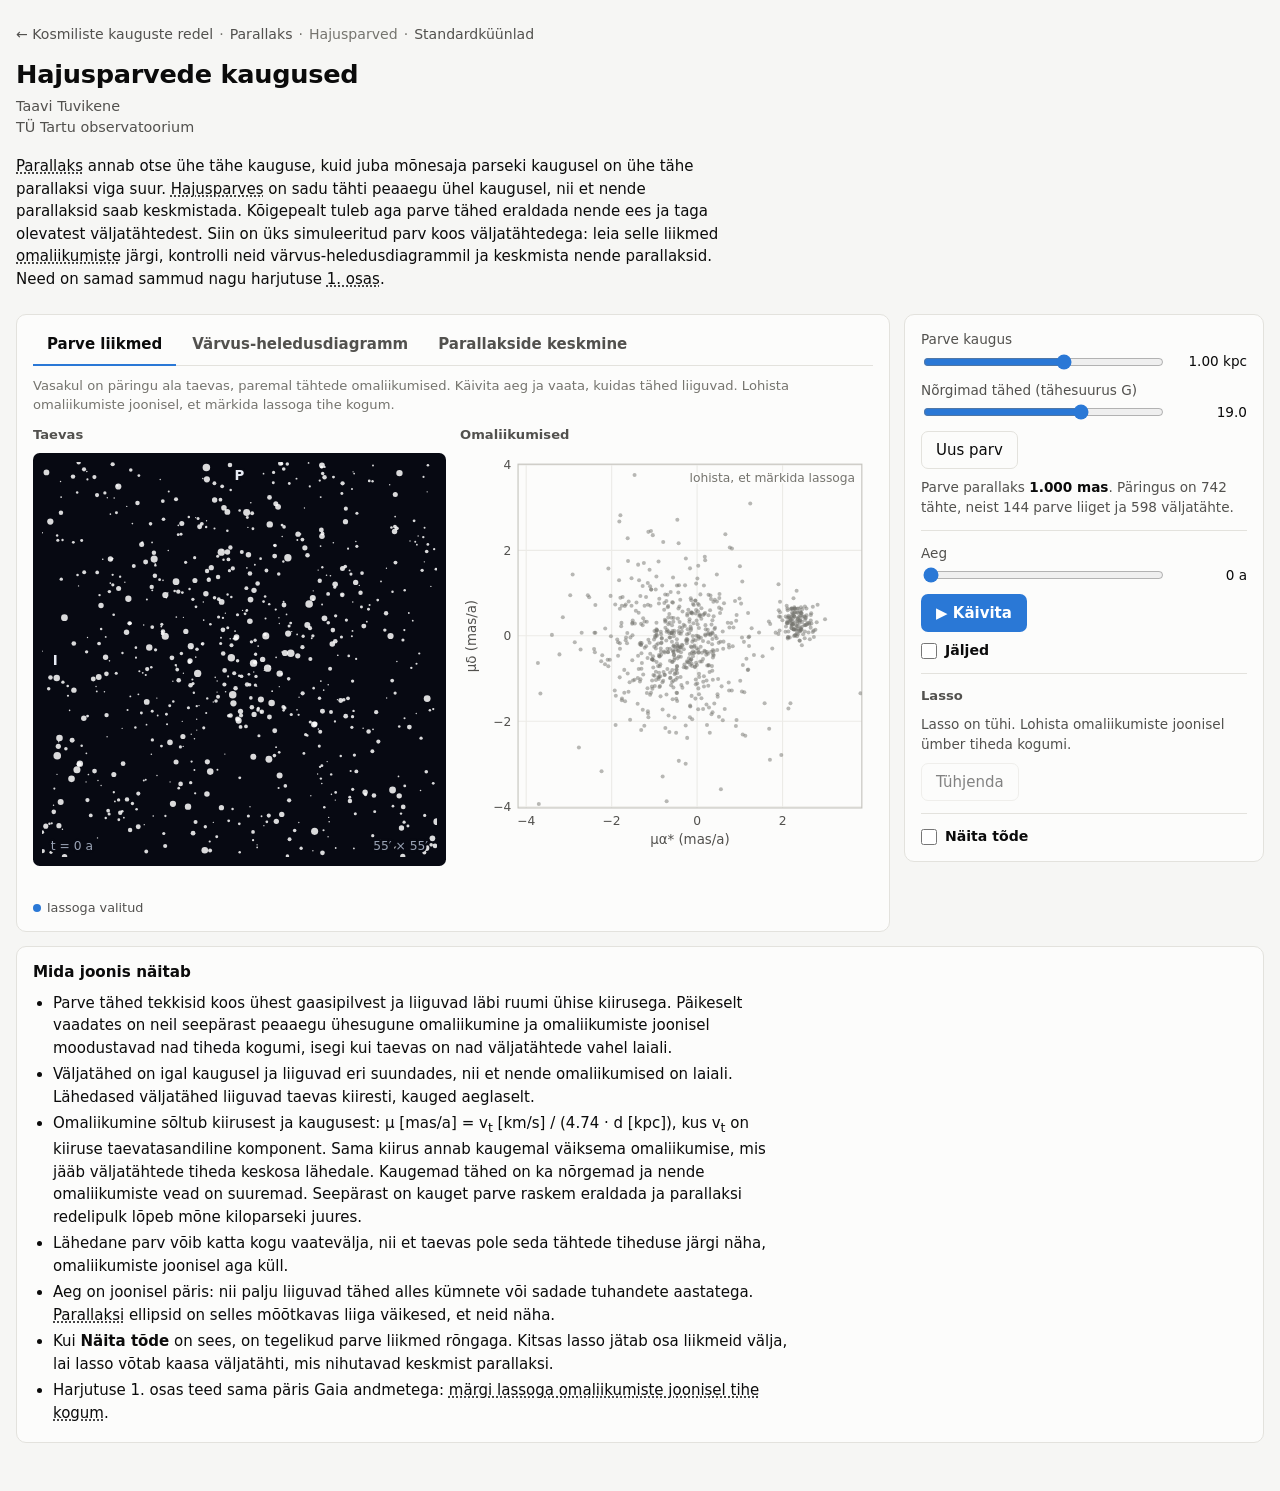
==== hajusparved.html @ 3d092a51 "Added the Hajusparved page - A new page, hajusparved.html, about open clusters, built on one simulat" ====
<!doctype html>
<html lang="et">
<head>
<meta charset="utf-8">
<meta name="viewport" content="width=device-width, initial-scale=1">
<title>Hajusparvede kaugused</title>
<meta name="description" content="Interaktiivsed joonised hajusparvedest: parve liikmete leidmine omaliikumiste järgi, värvus-heledusdiagramm ja parallakside keskmistamine.">
<style>
:root {
  color-scheme: light;
  --bg: #f6f6f4;
  --surface: #fcfcfb;
  --border: #e3e2dd;
  --text-1: #0b0b0b;
  --text-2: #52514e;
  --text-3: #75746e;
  --grid: #ecebe7;
  --axis: #c4c3bd;
  --sel: #2a78d6;
  --accent: #eb6834;
  --btn: #2a78d6;
  --btn-text: #ffffff;
  --chip: #eeede9;
  --good: #1f8a4c;
  --bad: #c62828;
  --night: #070912;
}
@media (prefers-color-scheme: dark) {
  :root:not([data-theme="light"]) {
    color-scheme: dark;
    --bg: #121211;
    --surface: #1a1a19;
    --border: #2f2f2c;
    --text-1: #ffffff;
    --text-2: #c3c2b7;
    --text-3: #959489;
    --grid: #282826;
    --axis: #4a4a46;
    --sel: #3987e5;
    --accent: #d95926;
    --btn: #3987e5;
    --btn-text: #ffffff;
    --chip: #262624;
    --good: #4cc27a;
    --bad: #f06a6a;
    --night: #05060c;
  }
}
:root[data-theme="dark"] {
  color-scheme: dark;
  --bg: #121211;
  --surface: #1a1a19;
  --border: #2f2f2c;
  --text-1: #ffffff;
  --text-2: #c3c2b7;
  --text-3: #959489;
  --grid: #282826;
  --axis: #4a4a46;
  --sel: #3987e5;
  --accent: #d95926;
  --btn: #3987e5;
  --btn-text: #ffffff;
  --chip: #262624;
  --good: #4cc27a;
  --bad: #f06a6a;
  --night: #05060c;
}

* { box-sizing: border-box; }
[hidden] { display: none !important; }
html, body { margin: 0; }
body {
  background: var(--bg);
  color: var(--text-1);
  font: 15px/1.5 system-ui, -apple-system, "Segoe UI", Roboto, sans-serif;
}
main { max-width: 1280px; margin: 0 auto; padding: 24px 16px 48px; }
.back { font-size: 0.88rem; margin: 0 0 14px; color: var(--text-3); }
.back a { color: var(--text-2); text-decoration: none; }
.back a:hover { color: var(--sel); }
.back .sep { margin: 0 6px; }
h1 { font-size: 1.6rem; line-height: 1.2; margin: 0 0 10px; font-weight: 650; letter-spacing: -0.01em; }
.byline { color: var(--text-2); font-size: 0.9rem; margin: -4px 0 16px; }
.intro a, .explain a, .links a, .hint a { color: inherit; text-decoration: underline dotted; text-underline-offset: 2px; }
.intro a:hover, .explain a:hover, .links a:hover, .hint a:hover { color: var(--sel); text-decoration-style: solid; }
.intro { margin: 0 0 24px; max-width: 75ch; }
h2 { font-size: 0.95rem; margin: 0; font-weight: 600; }
.hint { color: var(--text-3); font-size: 0.82rem; margin: 2px 0 0; }

.card {
  background: var(--surface);
  border: 1px solid var(--border);
  border-radius: 10px;
  padding: 14px 16px;
}
.layout { display: grid; grid-template-columns: minmax(0, 1fr) 360px; gap: 14px; align-items: start; }
.tabs { display: flex; flex-wrap: wrap; align-items: center; gap: 2px; border-bottom: 1px solid var(--border); margin: -4px 0 10px; }
.tabs button {
  border: none; border-radius: 0; background: none; padding: 8px 14px; margin-bottom: -1px;
  color: var(--text-2); font-weight: 550; border-bottom: 2px solid transparent;
}
.tabs button:hover { color: var(--text-1); }
.tabs button[aria-selected="true"] { color: var(--text-1); border-bottom-color: var(--btn); }

svg.scene { display: block; width: 100%; height: auto; margin-top: 8px; user-select: none; -webkit-user-select: none; font-family: inherit; }
#pm { touch-action: none; cursor: crosshair; }
.duo { display: grid; grid-template-columns: 1fr 1fr; gap: 14px; }
.duo > div { min-width: 0; }
.sub { font-size: 0.82rem; font-weight: 600; color: var(--text-2); margin: 10px 0 0; }
.badge { display: inline-block; font-size: 0.72rem; font-weight: 600; padding: 0 6px; border-radius: 999px; background: var(--chip); color: var(--text-3); }

/* Controls */
.controls { display: flex; flex-direction: column; gap: 12px; }
.group { display: flex; flex-direction: column; gap: 8px; }
.controls .group:not([hidden]) ~ .group:not([hidden]) { border-top: 1px solid var(--border); padding-top: 12px; }
.group h3 { font-size: 0.82rem; font-weight: 600; color: var(--text-2); margin: 0; }
.slider { display: grid; grid-template-columns: 1fr 5.5em; align-items: center; gap: 2px 10px; font-size: 0.85rem; color: var(--text-2); }
.slider label { grid-column: 1 / -1; }
.slider output { font-variant-numeric: tabular-nums; text-align: right; color: var(--text-1); }
input[type="range"] { accent-color: var(--btn); width: 100%; min-width: 0; }
.toggle { display: flex; gap: 8px; align-items: center; font-size: 0.88rem; color: var(--text-1); font-weight: 550; }
.toggle.dis { color: var(--text-3); }
.toggles { display: flex; flex-wrap: wrap; gap: 6px 20px; }
.toggles.col { flex-direction: column; }
.toggle input { accent-color: var(--btn); width: 16px; height: 16px; margin: 0; }
button {
  font: inherit; cursor: pointer; border-radius: 7px; padding: 7px 14px;
  border: 1px solid var(--border); background: var(--surface); color: var(--text-1);
}
button:disabled { cursor: default; opacity: 0.5; }
button.primary { background: var(--btn); color: var(--btn-text); border-color: transparent; font-weight: 600; }
button:focus-visible, input:focus-visible, [tabindex]:focus-visible { outline: 2px solid var(--sel); outline-offset: 2px; }
.btnrow { display: flex; flex-wrap: wrap; gap: 6px; }
.seg { display: flex; border: 1px solid var(--border); border-radius: 8px; overflow: hidden; }
.seg button { flex: 1; border: none; border-radius: 0; padding: 6px 4px; font-size: 0.86rem; white-space: nowrap; color: var(--text-2); background: var(--surface); }
.seg button + button { border-left: 1px solid var(--border); }
.seg button[aria-checked="true"] { background: var(--btn); color: var(--btn-text); font-weight: 600; }
.views-btns { display: flex; flex-wrap: wrap; gap: 6px; align-items: center; margin: 0 0 8px; font-size: 0.82rem; color: var(--text-3); }
.views-btns button { font-size: 0.82rem; padding: 3px 10px; border-radius: 999px; background: var(--chip); border-color: transparent; color: var(--text-2); }
.views-btns button[aria-pressed="true"] { background: var(--btn); color: var(--btn-text); }
.readout { margin: 0; font-size: 0.85rem; color: var(--text-2); font-variant-numeric: tabular-nums; }
.readout b { color: var(--text-1); font-weight: 600; }
.readout:empty { display: none; }
#hoverRead { min-height: 1.5em; margin-top: 6px; }
#hoverRead:empty { display: block; }
.formula { font-size: 0.82rem; color: var(--text-2); background: var(--chip); border-radius: 6px; padding: 6px 8px; margin: 0; font-variant-numeric: tabular-nums; overflow-wrap: anywhere; }
.formula:empty { display: none; }
.ok { color: var(--good); }
.off { color: var(--bad); }
table.res { border-collapse: collapse; font-size: 0.85rem; font-variant-numeric: tabular-nums; color: var(--text-2); }
table.res td { padding: 2px 10px 2px 0; }
table.res td.n { text-align: right; color: var(--text-1); }

/* Scenes and plots */
.night { fill: var(--night); }
.nl { fill: #e8ecf5; font-size: 12px; font-weight: 600; paint-order: stroke; stroke: var(--night); stroke-width: 4px; stroke-linejoin: round; }
.nl2 { fill: #9aa3b5; font-size: 11px; paint-order: stroke; stroke: var(--night); stroke-width: 4px; stroke-linejoin: round; }
.skystar { fill: #ffffff; }
.skysel { fill: #8fbcff; }
.skymem { fill: none; stroke: #ffa060; stroke-width: 1.3; }
.skyhov { fill: none; stroke: #ffe066; stroke-width: 1.5; }
.skytrack { stroke: #9aa3b5; stroke-width: 0.8; opacity: 0.5; }
.skytrack.sel { stroke: #8fbcff; opacity: 0.8; }
.tlbl { fill: var(--text-2); font-size: 11px; }
.lbl { fill: var(--text-1); font-size: 13px; font-weight: 600; paint-order: stroke; stroke: var(--surface); stroke-width: 3px; stroke-linejoin: round; }
.lbl2 { fill: var(--text-2); font-size: 12px; paint-order: stroke; stroke: var(--surface); stroke-width: 3px; stroke-linejoin: round; }
.lbl3 { fill: var(--text-3); font-size: 11px; paint-order: stroke; stroke: var(--surface); stroke-width: 3px; stroke-linejoin: round; }
.gridline { stroke: var(--grid); stroke-width: 1; }
.axisline { stroke: var(--axis); stroke-width: 1; fill: none; }
.fpt { fill: var(--text-3); opacity: 0.5; }
.fpt.dark { fill: var(--text-2); opacity: 0.75; }
.spt { fill: var(--sel); }
.mpt { fill: var(--accent); }
.sring { fill: none; stroke: var(--sel); stroke-width: 1.4; }
.mring { fill: none; stroke: var(--accent); stroke-width: 1.3; }
.hov { fill: none; stroke: var(--text-1); stroke-width: 1.5; }
.lasso { fill: color-mix(in srgb, var(--sel) 10%, transparent); stroke: var(--sel); stroke-width: 1.5; stroke-dasharray: 5 3; stroke-linejoin: round; }
.msline { stroke: var(--text-3); stroke-width: 1.5; stroke-dasharray: 6 4; fill: none; }
.arrow { stroke: var(--text-2); stroke-width: 1.5; fill: none; }
.arrowhead { fill: var(--text-2); }
.hist { fill: color-mix(in srgb, var(--sel) 40%, transparent); stroke: var(--sel); stroke-width: 0.8; }
.neg { fill: color-mix(in srgb, var(--bad) 9%, transparent); }
.truth { stroke: var(--text-1); stroke-width: 2; }
.meanline { stroke: var(--sel); stroke-width: 2; stroke-dasharray: 6 4; }
.invline { stroke: var(--bad); stroke-width: 2; stroke-dasharray: 2 3; }
.dot1 { fill: var(--sel); opacity: 0.6; }
.dot2 { fill: var(--bad); opacity: 0.6; }
.statl { stroke: var(--sel); stroke-width: 2; fill: none; }
.sysl { stroke: var(--accent); stroke-width: 2; stroke-dasharray: 6 4; fill: none; }
.zpl { stroke: var(--bad); stroke-width: 1.5; stroke-dasharray: 2 3; fill: none; }
.totl { stroke: var(--text-1); stroke-width: 2; fill: none; }
.extr { stroke-dasharray: 3 4; }
.curpt { fill: var(--text-1); stroke: var(--surface); stroke-width: 2; }

.legend { display: flex; flex-wrap: wrap; gap: 6px 16px; margin-top: 6px; font-size: 0.8rem; color: var(--text-2); }
.legend span { display: inline-flex; align-items: center; gap: 6px; }
.legend i { display: inline-block; width: 18px; height: 0; border-top: 2px solid; }
.legend i.dot { width: 8px; height: 8px; border: none; border-radius: 50%; }
.legend i.ring { width: 8px; height: 8px; border: 1.5px solid; border-radius: 50%; }

.explain { margin-top: 14px; }
.explain ul { margin: 8px 0 0; padding-left: 20px; max-width: 80ch; }
.explain li { margin: 4px 0; }

@media (max-width: 960px) {
  .layout { grid-template-columns: 1fr; }
}
@media (max-width: 640px) {
  .duo { grid-template-columns: 1fr; }
}
</style>
</head>
<body>
<main>
  <p class="back"><a href="index.html">← Kosmiliste kauguste redel</a><span class="sep">·</span><a href="parallaks.html">Parallaks</a><span class="sep">·</span>Hajusparved<span class="sep">·</span><a href="standardkuunlad.html">Standardküünlad</a></p>
  <h1>Hajusparvede kaugused</h1>
  <p class="byline">Taavi Tuvikene<br>TÜ Tartu observatoorium</p>
  <p class="intro"><a href="parallaks.html">Parallaks</a> annab otse ühe tähe kauguse, kuid juba mõnesaja parseki kaugusel on ühe tähe parallaksi viga suur.
    <a href="https://et.wikipedia.org/wiki/Hajusparv" target="_blank" rel="noopener">Hajusparves</a> on sadu tähti peaaegu ühel kaugusel, nii et nende parallaksid saab keskmistada.
    Kõigepealt tuleb aga parve tähed eraldada nende ees ja taga olevatest väljatähtedest. Siin on üks simuleeritud parv koos väljatähtedega: leia selle liikmed
    <a class="en" href="https://en.wikipedia.org/wiki/Proper_motion" target="_blank" rel="noopener" title="Ingliskeelne Vikipeedia">omaliikumiste</a> järgi, kontrolli neid värvus-heledusdiagrammil
    ja keskmista nende parallaksid. Need on samad sammud nagu harjutuse <a href="index.html#osa-1">1. osas</a>.</p>

  <div class="layout">
    <section class="card">
      <div class="tabs" role="tablist" aria-label="Teema">
        <button type="button" role="tab" id="tab1" aria-controls="pane1" aria-selected="true">Parve liikmed</button>
        <button type="button" role="tab" id="tab2" aria-controls="pane2" aria-selected="false" tabindex="-1">Värvus-heledusdiagramm</button>
        <button type="button" role="tab" id="tab3" aria-controls="pane3" aria-selected="false" tabindex="-1">Parallakside keskmine</button>
      </div>

      <div id="pane1" role="tabpanel" aria-labelledby="tab1">
        <p class="hint">Vasakul on päringu ala taevas, paremal tähtede omaliikumised. Käivita aeg ja vaata, kuidas tähed liiguvad. Lohista omaliikumiste joonisel, et märkida lassoga tihe kogum.</p>
        <div class="duo">
          <div>
            <p class="sub">Taevas</p>
            <svg id="sky" class="scene" viewBox="0 0 370 370" role="img" aria-label="Päringu ala taevas, tähed liiguvad oma omaliikumisega"></svg>
          </div>
          <div>
            <p class="sub">Omaliikumised</p>
            <svg id="pm" class="scene" viewBox="0 0 370 370" role="img" aria-label="Tähtede omaliikumised; lohista, et märkida lassoga"></svg>
          </div>
        </div>
        <p class="readout" id="hoverRead" aria-live="polite"></p>
        <div class="legend">
          <span><i class="dot" style="background: var(--sel)"></i>lassoga valitud</span>
          <span id="lgMem1" hidden><i class="ring" style="border-color: var(--accent)"></i>tegelik parve liige</span>
        </div>
      </div>

      <div id="pane2" role="tabpanel" aria-labelledby="tab2" hidden>
        <p class="hint" id="cmdHint">Iga punkt on üks täht: paremal punasemad, üleval heledamad. Vali paremal, milliseid tähti esile tõsta.</p>
        <svg id="cmd" class="scene" viewBox="0 0 760 500" role="img" aria-label="Värvus-heledusdiagramm"></svg>
        <div class="legend" id="cmdLegend"></div>
      </div>

      <div id="pane3" role="tabpanel" aria-labelledby="tab3" hidden>
        <div class="views-btns" role="group" aria-label="Vaade">
          <span>Vaade:</span>
          <button type="button" data-view3="bias">Nihe</button>
          <button type="button" data-view3="sys">Süstemaatika</button>
        </div>
        <div id="view3bias">
          <p class="hint">Parve N liikme mõõdetud parallaksid (üleval) ja neist ühekaupa arvutatud kaugused 1000/p (keskel). All on sama arvutus 200 korda uute mõõtmisvigadega.
            Nihe on suur, kui vead on suured: vii parv kaugemale, luba nõrgemaid tähti või lülita kaalud välja.</p>
          <svg id="bias" class="scene" viewBox="0 0 760 530" role="img" aria-label="Parallakside ja kauguste histogrammid ning korduste tulemused"></svg>
          <div class="legend">
            <span><i style="border-color: var(--text-1)"></i>tegelik väärtus</span>
            <span><i style="border-color: var(--sel); border-top-style: dashed"></i>1000 / ⟨p⟩</span>
            <span><i style="border-color: var(--bad); border-top-style: dotted"></i>⟨1000 / p⟩</span>
          </div>
        </div>
        <div id="view3sys" hidden>
          <p class="hint">Parve keskmise parallaksi viga tähtede arvu N järgi, logaritmteljed. Paremal on sama viga kauguse protsentides. All on 1000/⟨p⟩ 200 korda uute mõõtmisvigadega.</p>
          <svg id="sys" class="scene" viewBox="0 0 760 450" role="img" aria-label="Keskmise parallaksi viga tähtede arvu järgi"></svg>
          <div class="legend">
            <span><i style="border-color: var(--sel)"></i>statistiline viga</span>
            <span id="lgSys"><i style="border-color: var(--accent); border-top-style: dashed"></i>korreleeritud viga</span>
            <span><i style="border-color: var(--text-1)"></i>kokku</span>
            <span id="lgZp"><i style="border-color: var(--bad); border-top-style: dotted"></i>parandamata nullpunkt</span>
          </div>
        </div>
      </div>
    </section>

    <section class="card controls" aria-label="Seaded">
      <div class="group" data-tabs="tab1 tab2 tab3">
        <div class="slider"><label for="dist">Parve kaugus</label><input type="range" id="dist" min="0" max="1000" step="1"><output for="dist" id="distOut"></output></div>
        <div class="slider"><label for="glim">Nõrgimad tähed (tähesuurus G)</label><input type="range" id="glim" min="15" max="21" step="0.5" value="19"><output for="glim" id="glimOut"></output></div>
        <div class="btnrow"><button type="button" id="newCl">Uus parv</button></div>
        <p class="readout" id="clRead"></p>
      </div>

      <div class="group" data-tabs="tab1">
        <div class="slider"><label for="time">Aeg</label><input type="range" id="time" min="0" max="1000" step="1" value="0"><output for="time" id="timeOut"></output></div>
        <div class="btnrow"><button type="button" class="primary" id="play">▶ Käivita</button></div>
        <label class="toggle"><input type="checkbox" id="tracks"> Jäljed</label>
      </div>
      <div class="group" data-tabs="tab1">
        <h3>Lasso</h3>
        <p class="readout" id="lassoRead"></p>
        <div class="btnrow"><button type="button" id="clear">Tühjenda</button></div>
      </div>

      <div class="group" data-tabs="tab2">
        <h3 id="valikLbl">Valik</h3>
        <div class="seg" role="radiogroup" aria-labelledby="valikLbl">
          <button type="button" role="radio" data-valik="all">Kõik tähed</button>
          <button type="button" role="radio" data-valik="lasso">Lasso valik</button>
          <button type="button" role="radio" data-valik="members">Liikmed</button>
        </div>
        <div class="toggles col">
          <label class="toggle"><input type="checkbox" id="abs"> <span>Absoluutne M<sub>G</sub></span></label>
          <label class="toggle" id="ownLbl"><input type="checkbox" id="own"> Iga täht oma kaugusega</label>
          <label class="toggle"><input type="checkbox" id="bin" checked> Kaksiktähed</label>
        </div>
        <div class="slider"><label for="ebv">Tolm: punanemine E(BP−RP)</label><input type="range" id="ebv" min="0" max="1" step="0.05" value="0"><output for="ebv" id="ebvOut"></output></div>
        <p class="readout" id="cmdRead"></p>
      </div>

      <div class="group" data-tabs="tab1 tab2">
        <label class="toggle"><input type="checkbox" id="truth"> Näita tõde</label>
      </div>

      <div class="group" data-tabs="tab3">
        <div class="slider"><label for="nst">Tähtede arv N</label><input type="range" id="nst" min="5" max="150" step="1" value="50"><output for="nst" id="nstOut"></output></div>
        <label class="toggle"><input type="checkbox" id="weighted" checked> Kaalutud (kaal 1/σ²)</label>
        <div id="biasRead"></div>
      </div>
      <div class="group" data-tabs="tab3">
        <h3>Süstemaatilised vead</h3>
        <div class="toggles col">
          <label class="toggle"><input type="checkbox" id="zp" checked> Gaia nullpunkt (−0.017 mas)</label>
          <label class="toggle"><input type="checkbox" id="zpcorr" checked> Nullpunkti parandus (+0.017 mas)</label>
          <label class="toggle"><input type="checkbox" id="corr" checked> Korreleeritud vead (0.010 mas)</label>
        </div>
        <p class="readout" id="sysRead"></p>
      </div>
    </section>
  </div>

  <section class="card explain">
    <h2>Mida joonis näitab</h2>
    <ul data-tab="tab1">
      <li>Parve tähed tekkisid koos ühest gaasipilvest ja liiguvad läbi ruumi ühise kiirusega. Päikeselt vaadates on neil seepärast peaaegu ühesugune omaliikumine ja omaliikumiste joonisel moodustavad nad tiheda kogumi,
        isegi kui taevas on nad väljatähtede vahel laiali.</li>
      <li>Väljatähed on igal kaugusel ja liiguvad eri suundades, nii et nende omaliikumised on laiali. Lähedased väljatähed liiguvad taevas kiiresti, kauged aeglaselt.</li>
      <li>Omaliikumine sõltub kiirusest ja kaugusest: μ [mas/a] = v<sub>t</sub> [km/s] / (4.74 · d [kpc]), kus v<sub>t</sub> on kiiruse taevatasandiline komponent. Sama kiirus annab kaugemal väiksema omaliikumise,
        mis jääb väljatähtede tiheda keskosa lähedale. Kaugemad tähed on ka nõrgemad ja nende omaliikumiste vead on suuremad. Seepärast on kauget parve raskem eraldada ja parallaksi redelipulk lõpeb mõne kiloparseki juures.</li>
      <li>Lähedane parv võib katta kogu vaatevälja, nii et taevas pole seda tähtede tiheduse järgi näha, omaliikumiste joonisel aga küll.</li>
      <li>Aeg on joonisel päris: nii palju liiguvad tähed alles kümnete või sadade tuhandete aastatega. <a href="parallaks.html">Parallaksi</a> ellipsid on selles mõõtkavas liiga väikesed, et neid näha.</li>
      <li>Kui <b>Näita tõde</b> on sees, on tegelikud parve liikmed rõngaga. Kitsas lasso jätab osa liikmeid välja, lai lasso võtab kaasa väljatähti, mis nihutavad keskmist parallaksi.</li>
      <li>Harjutuse 1. osas teed sama päris Gaia andmetega: <a href="index.html#plots">märgi lassoga omaliikumiste joonisel tihe kogum</a>.</li>
    </ul>
    <ul data-tab="tab2" hidden>
      <li><a href="https://et.wikipedia.org/wiki/Peajada" target="_blank" rel="noopener">Peajada</a>: tähed, mille tuumas põleb vesinik. Kuumemad (sinised, vasakul) on heledamad kui jahedamad (punased, paremal).
        Värvusindeks BP−RP on tähe sinise ja punase riba tähesuuruste vahe.</li>
      <li>Parve tähed on ühel kaugusel, ühevanused ja sama keemilise koostisega, seepärast moodustavad nad kitsa jada. Väljatähed on eri kaugustel: iga väljatäht on nihutatud oma kaugusmooduli võrra,
        nii et jada laguneb laiaks laiguks. Paremal üleval on kaugete punaste hiidude haru.</li>
      <li>Absoluutne tähesuurus M<sub>G</sub> = G − 5 log₁₀ d + 5 eemaldab kauguse. Kui parve jada langeb pärast seda võrdlusjoonele, on parve kaugus usutav.
        Sama mõte on <a href="standardkuunlad.html#tahesuurused">standardküünalde lehel</a>.</li>
      <li><b>Iga täht oma kaugusega</b> kasutab iga tähe tegelikku kaugust. Siis langevad ka väljatähed peajadale ja hiiud moodustavad selle kohale oma haru: laik tuleb kaugustest, mitte erinevatest tähtedest.</li>
      <li>Kaks ühesugust tähte, mida ei saa eristada, on koos 0.75 tähesuurust heledamad kui üks. Seepärast on päris parvedes jada kohal teine, nõrgem riba kaksiktähtedest.</li>
      <li>Tolm neelab ja punastab valgust: täht paistab nõrgem ja punasem, A<sub>G</sub> ≈ 2 E(BP−RP). Harjutuse 1. osa absoluutse tähesuurusega diagramm tolmu ei arvesta, seepärast võib parve jada jääda võrdlusjoonest allapoole.
        Tolmust ja Wesenheiti tähesuurusest räägib tsefeiidide leht <span class="badge">tulekul</span>.</li>
      <li>Harjutuse 1. osas kontrollid diagrammiga <a href="index.html#plots">lasso valikut</a>: jadast kaugel olevad tähed ei ole tõenäoliselt parve liikmed.</li>
    </ul>
    <ul data-tab="tab3" hidden>
      <li>Parallaksi mõõtmisviga on sümmeetriline: mõni täht saab liiga suure, mõni liiga väikese, nõrk täht isegi negatiivse parallaksi. Kaugus 1/p on aga kõver funktsioon: väike p annab väga suure kauguse,
        nii et kauguste jaotus on viltune ja pika sabaga.</li>
      <li>Seepärast tuleb kõigepealt keskmistada parallaksid ja alles siis pöörata: d = 1000 / ⟨p⟩. Üksikute kauguste keskmine ⟨1/p⟩ on nihkes suuremate kauguste poole, iga tähe kohta umbes (σ/p)² võrra.
        Näiteks 2 kpc kaugusel (p = 0.5 mas) on tähel, mille σ<sub>p</sub> = 0.25 mas, nihe juba umbes 25 %. 100 sellise tähe ⟨p⟩ viga on aga 0.025 mas ehk 5 % ja 1000/⟨p⟩ on peaaegu nihketa.</li>
      <li>Kaalud 1/σ² annavad heledatele, täpsetele tähtedele suurema kaalu. Ilma kaaludeta rikuvad nõrgad tähed ka ⟨p⟩.</li>
      <li>Statistiline viga väheneb tähtede arvuga kui 1/√N, kuid taevas lähestikku olevate tähtede Gaia parallaksivead on osaliselt ühised. Neid keskmistamine ei vähenda,
        seepärast liidab harjutuse 1. osa veale ruutudena 0.010 mas.</li>
      <li>Gaia DR3 parallaksid on keskmiselt umbes 0.017 mas liiga väikesed (nullpunkt, Lindegren jt 2021). Harjutuse 1. osa parandab selle alati. Parandamata jääks 2 kpc kaugune parv 3.5 % liiga kaugele.
        Selline viga nihutab kõiki kaugusi korraga ja kandub <a href="standardkuunlad.html#kalibreerimine">redelil edasi</a>.</li>
      <li>Harjutuse 1. osa vahelehel <a href="index.html#dist">Kaugus</a> on samad valemid: kaalutud keskmine parallaks nullpunkti parandusega, statistiline ja süstemaatiline viga ning d = 1000 / ⟨p⟩.</li>
    </ul>
  </section>
</main>

<script>
(() => {
  const NS = 'http://www.w3.org/2000/svg', $ = id => document.getElementById(id);

  function el(tag, attrs, parent) {
    const e = document.createElementNS(NS, tag);
    for (const k in attrs) e.setAttribute(k, typeof attrs[k] === 'number' ? +attrs[k].toFixed(2) : attrs[k]);
    if (parent) parent.appendChild(e);
    return e;
  }
  function text(parent, x, y, s, cls, anchor) {
    const e = el('text', { x, y, class: cls || 'lbl', 'text-anchor': anchor || 'start' }, parent);
    e.textContent = s;
    return e;
  }
  const clamp = (v, a, b) => Math.max(a, Math.min(b, v));
  const minus = s => s.replace(/-/g, '−');
  const fmt = (v, d) => minus(v.toFixed(d));
  const fmtPct = v => { if (Math.abs(v) < 0.05) v = 0; return (v > 0 ? '+' : '') + fmt(v, Math.abs(v) < 10 ? 1 : 0) + ' %'; };
  const round2 = v => { const e = 10 ** (Math.floor(Math.log10(v)) - 1); return Math.round(v / e) * e; };
  // Three significant digits, with the thousands grouped in numbers of five digits or more.
  function sig(v, n = 3) {
    if (!isFinite(v) || v === 0) return '0';
    let s = v.toFixed(clamp(n - 1 - Math.floor(Math.log10(Math.abs(v))), 0, 8));
    if (Math.abs(v) >= 1e4) s = s.replace(/^-?\d+/, i => i.replace(/\B(?=(\d{3})+$)/g, ' '));
    return minus(s);
  }
  const fmtPc = d => (d < 1000 ? sig(d) + ' pc' : sig(d / 1000) + ' kpc');
  function seeded(seed) { let s = seed % 2147483647; if (s <= 0) s += 2147483646; return () => (s = (s * 16807) % 2147483647) / 2147483647; }
  function gauss(r) { let u = 0; while (u === 0) u = r(); return Math.sqrt(-2 * Math.log(u)) * Math.cos(2 * Math.PI * r()); }
  const median = a => { const s = [...a].sort((x, y) => x - y), n = s.length; return n ? (n % 2 ? s[(n - 1) / 2] : (s[n / 2 - 1] + s[n / 2]) / 2) : NaN; };
  const quantile = (a, q) => { const s = [...a].sort((x, y) => x - y); return s.length ? s[clamp(Math.round(q * (s.length - 1)), 0, s.length - 1)] : NaN; };
  function mkScale(lo, hi, p0, p1, log) {
    const f = log ? v => (Math.log10(v) - Math.log10(lo)) / (Math.log10(hi) - Math.log10(lo)) : v => (v - lo) / (hi - lo);
    return v => p0 + f(v) * (p1 - p0);
  }
  function svgPoint(svg, e) {
    const p = svg.createSVGPoint();
    p.x = e.clientX; p.y = e.clientY;
    return p.matrixTransform(svg.getScreenCTM().inverse());
  }
  function niceStep(x) { const e = 10 ** Math.floor(Math.log10(x)), f = x / e; return (f < 1.5 ? 1 : f < 3.5 ? 2 : f < 7.5 ? 5 : 10) * e; }
  const decs = step => Math.max(0, -Math.floor(Math.log10(step) + 1e-9));
  function ticks(lo, hi, step) {
    const a = [], d = decs(step);
    for (let k = Math.ceil(lo / step - 1e-9); k * step <= hi + 1e-9; k++) a.push([k * step, fmt(k * step, d)]);
    return a;
  }
  // Plot frame with grid lines and tick labels; ticks are [value, label] pairs.
  function frame(g, B, X, Y, xt, yt, xtitle, ytitle, yOff = 40) {
    for (const [v, L] of xt) { const x = X(v); el('line', { x1: x, y1: B.y0, x2: x, y2: B.y1, class: 'gridline' }, g); if (L !== null) text(g, x, B.y1 + 15, L, 'tlbl', 'middle'); }
    for (const [v, L] of yt) { const y = Y(v); el('line', { x1: B.x0, y1: y, x2: B.x1, y2: y, class: 'gridline' }, g); if (L !== null) text(g, B.x0 - 6, y + 4, L, 'tlbl', 'end'); }
    el('rect', { x: B.x0, y: B.y0, width: B.x1 - B.x0, height: B.y1 - B.y0, class: 'axisline' }, g);
    if (xtitle) text(g, (B.x0 + B.x1) / 2, B.y1 + 32, xtitle, 'lbl2', 'middle');
    if (ytitle) text(g, 0, 0, ytitle, 'lbl2', 'middle').setAttribute('transform', `translate(${B.x0 - yOff} ${(B.y0 + B.y1) / 2}) rotate(-90)`);
  }
  function clipRect(svg, id, B) {
    const cp = el('clipPath', { id }, svg);
    el('rect', { x: B.x0, y: B.y0, width: B.x1 - B.x0, height: B.y1 - B.y0 }, cp);
    return `url(#${id})`;
  }
  function arrow(g, x1, y1, x2, y2) {
    el('line', { x1, y1, x2, y2, class: 'arrow' }, g);
    const a = Math.atan2(y2 - y1, x2 - x1), L = 8, W = 4, bx = x2 - L * Math.cos(a), by = y2 - L * Math.sin(a);
    el('polygon', { points: `${x2},${y2} ${bx - W * Math.sin(a)},${by + W * Math.cos(a)} ${bx + W * Math.sin(a)},${by - W * Math.cos(a)}`, class: 'arrowhead' }, g);
  }
  function inPoly(x, y, P) {
    let c = false;
    for (let i = 0, j = P.length - 1; i < P.length; j = i++) {
      const [xi, yi] = P[i], [xj, yj] = P[j];
      if ((yi > y) !== (yj > y) && x < (xj - xi) * (y - yi) / (yj - yi) + xi) c = !c;
    }
    return c;
  }

  /* ---------- The simulated cluster ---------- */
  const ZP = -0.017, SYS = 0.010;   // mas: Gaia DR3 parallax zero-point and the correlated error floor, as in part 1
  const K = 4.74;                   // km/s for 1 au/a: μ [mas/a] = v [km/s] / (4.74 d [kpc])
  const ARCMIN = 10800 / Math.PI;   // arcminutes in a radian
  const VREF = [-12, -8];           // km/s, the mean motion of the field stars relative to the Sun (α*, δ)
  const SIGV = 25, VREL = 25;       // km/s, the field's velocity scatter and the cluster's offset from the field mean
  const RC = 2;                     // pc, the cluster's radius (Gaussian σ per axis)
  const N_MEM = 220, N_FIELD = 2000;
  const DMIN = 20, DMAX = 8000;     // pc, the field stars' distance range

  // Gaia DR3 parallax and proper-motion errors by G magnitude, interpolated in log σ.
  const ERR = [[13, 0.015], [15, 0.02], [17, 0.07], [20, 0.5], [21, 1.3]];
  function gaiaErr(G) {
    if (G <= ERR[0][0]) return ERR[0][1];
    for (let i = 1; i < ERR.length; i++) {
      const [g0, e0] = ERR[i - 1], [g1, e1] = ERR[i];
      if (G <= g1) return 10 ** (Math.log10(e0) + (G - g0) / (g1 - g0) * (Math.log10(e1) - Math.log10(e0)));
    }
    return ERR[ERR.length - 1][1];
  }
  // The main sequence in the Gaia bands, after Pecaut & Mamajek: [BP−RP, M_G], from B5 V to M5 V.
  const MS = [[-0.17, -0.6], [0.0, 1.4], [0.6, 3.4], [0.82, 4.7], [0.98, 5.6], [1.4, 7.0], [1.85, 8.2], [2.6, 10.3], [3.2, 12.0]];
  function msColour(M) {
    if (M <= MS[0][1]) return MS[0][0];
    for (let i = 1; i < MS.length; i++) {
      const [c0, m0] = MS[i - 1], [c1, m1] = MS[i];
      if (M <= m1) return c0 + (M - m0) / (m1 - m0) * (c1 - c0);
    }
    return MS[MS.length - 1][0];
  }
  // Absolute magnitudes from about B8 V to M5 V, with more faint stars than bright ones.
  const lumFn = r => -0.3 + 12.3 * r() ** 0.6;
  // An unresolved companion adds a fraction f of the light, up to 0.75 mag for an equal twin.
  const binary = r => -2.5 * Math.log10(1 + r() ** 2);

  // The intrinsic properties of the stars, which do not depend on the cluster's distance; the error draws are kept,
  // so that the same star has the same measurement every time it is shown.
  function makeCluster(seed) {
    const r = seeded(seed * 7919 + 13);
    const th = 2 * Math.PI * r();
    const vc = [VREF[0] + VREL * Math.cos(th), VREF[1] + VREL * Math.sin(th)];
    const errs = () => ({ za: gauss(r), zd: gauss(r), zp: gauss(r) });
    const mem = [], fld = [];
    for (let i = 0; i < N_MEM; i++) {
      const M = lumFn(r), bin = r() < 0.3 ? binary(r) : 0;
      mem.push({ M, bin, col: msColour(M) + 0.015 * gauss(r), ox: RC * gauss(r), oy: RC * gauss(r), dz: RC * gauss(r),
        v: [vc[0] + gauss(r), vc[1] + gauss(r)], rank: r(), ...errs() });
    }
    for (let i = 0; i < N_FIELD; i++) {
      const d = Math.cbrt(DMIN ** 3 + r() * (DMAX ** 3 - DMIN ** 3));
      let M, col;
      if (r() < 0.06) {  // giants: the red clump and the red giant branch
        if (r() < 0.4) { col = 1.2 + 0.05 * gauss(r); M = 0.45 + 0.15 * gauss(r); }
        else { col = 1.0 + 0.8 * r(); M = 1.0 - 4.5 * (col - 1.0) + 0.2 * gauss(r); }
      } else { M = lumFn(r); col = msColour(M) + 0.05 * gauss(r); }
      fld.push({ d, M, col, bin: r() < 0.3 ? binary(r) : 0, fx: r() - 0.5, fy: r() - 0.5,
        v: [VREF[0] + SIGV * gauss(r), VREF[1] + SIGV * gauss(r)], ...errs() });
    }
    return { seed, vc, corr: gauss(r), mem, fld };
  }

  const st = {
    tab: 'tab1', d: 1000, glim: 19, seed: 1,
    t: 0, playing: false, tracks: false, truth: false, poly: null, drawing: null, hover: -1,
    valik: 'all', abs: false, own: false, bin: true, ebv: 0,
    N: 50, weighted: true, zp: true, zpcorr: true, corr: true, view3: 'bias',
  };
  let cl = makeCluster(st.seed);
  let S = [], W = 60, tmax = 1e5, pmR = null, mems = [];

  // The stars of the query: inside the field of view at the start and brighter than the faint limit.
  function derive() {
    const d = st.d;
    W = clamp(8 * RC / d * ARCMIN, 8, 90);
    S = [];
    const add = (o, mem, dist, x, y, G, col) => {
      const sig = gaiaErr(G), pa = o.v[0] / (K * dist / 1000), pd = o.v[1] / (K * dist / 1000);
      S.push({ mem, dist, x, y, G, col, bin: o.bin, sig, pa, pd, ma: pa + o.za * sig, md: pd + o.zd * sig,
        p: 1000 / dist, pm: 1000 / dist + o.zp * sig, rank: o.rank || 0 });
    };
    for (const m of cl.mem) {
      const dist = d + m.dz, x = m.ox / dist * ARCMIN, y = m.oy / dist * ARCMIN;
      if (Math.abs(x) > W / 2 || Math.abs(y) > W / 2) continue;
      const G = m.M + m.bin + 5 * Math.log10(dist) - 5 + 2 * st.ebv;
      if (G <= st.glim) add(m, true, dist, x, y, G, m.col + st.ebv);
    }
    for (const f of cl.fld) {
      const G = f.M + f.bin + 5 * Math.log10(f.d) - 5;
      if (G <= st.glim && G > 4) add(f, false, f.d, f.fx * W, f.fy * W, G, f.col);
    }
    mems = S.map((s, i) => i).filter(i => S[i].mem).sort((a, b) => S[a].rank - S[b].rank);
    // The proper-motion plot shows the crowded part of the field and always the cluster.
    const cx = median(S.map(s => s.ma)), cy = median(S.map(s => s.md));
    const far = S.map(s => Math.max(Math.abs(s.ma - cx), Math.abs(s.md - cy)));
    const mc = cl.vc.map(v => v / (K * d / 1000));
    let h = Math.max(quantile(far, 0.85) * 1.1, 1.6 * Math.max(Math.abs(mc[0] - cx), Math.abs(mc[1] - cy)), 0.5);
    pmR = { cx, cy, h };
    // Over the whole time span the cluster moves about a quarter of the field.
    const mu = Math.hypot(...mc);
    tmax = round2(W / 4 * 60000 / mu);
  }

  // The parallax that is averaged: the measurement, the zero-point and the correlated error, and the correction.
  const plx = s => s.pm + (st.zp ? ZP : 0) + (st.corr ? cl.corr * SYS : 0) - (st.zpcorr ? ZP : 0);
  function wmean(list, pf = plx) {
    let sw = 0, swp = 0, n = 0;
    for (const s of list) { const w = st.weighted ? 1 / s.sig ** 2 : 1; sw += w; swp += w * pf(s); n++; }
    return { p: swp / sw, e: st.weighted ? 1 / Math.sqrt(sw) : Math.sqrt(list.reduce((a, s) => a + s.sig ** 2, 0)) / n, n };
  }
  let selCache = null;
  function selected() {
    if (!st.poly) return [];
    if (selCache) return selCache;
    selCache = [];
    S.forEach((s, i) => { if (inPoly(s.ma, s.md, st.poly)) selCache.push(i); });
    return selCache;
  }
  function changed() { selCache = null; derive(); }

  /* ---------- Tab 1: the sky and the proper motions ---------- */
  const sky = $('sky'), pmSvg = $('pm');
  const SB = { x0: 8, x1: 362, y0: 8, y1: 362 };
  const skyX = x => (SB.x0 + SB.x1) / 2 - x / W * (SB.x1 - SB.x0);   // east to the left
  const skyY = y => (SB.y0 + SB.y1) / 2 - y / W * (SB.y1 - SB.y0);
  const posAt = (s, t) => [s.x + s.pa * t / 60000, s.y + s.pd * t / 60000];
  const starR = G => clamp(3.4 - 0.32 * (G - 10), 0.6, 3.4);
  const tYears = () => st.t * tmax;

  function renderSky() {
    sky.textContent = '';
    const clip = clipRect(sky, 'skyclip', SB);
    el('rect', { x: 0, y: 0, width: 370, height: 370, rx: 6, class: 'night' }, sky);
    const g = el('g', { 'clip-path': clip }, sky);
    const t = tYears(), sel = new Set(selected());
    if (st.tracks && t > 0) {
      S.forEach((s, i) => {
        const [x, y] = posAt(s, t);
        el('line', { x1: skyX(s.x), y1: skyY(s.y), x2: skyX(x), y2: skyY(y), class: 'skytrack' + (sel.has(i) ? ' sel' : '') }, g);
      });
    }
    S.forEach((s, i) => {
      const [x, y] = posAt(s, t), cx = skyX(x), cy = skyY(y), r = starR(s.G);
      el('circle', { cx, cy, r: sel.has(i) ? r + 0.4 : r, class: sel.has(i) ? 'skysel' : 'skystar', opacity: sel.has(i) ? 1 : 0.85 }, g);
      if (st.truth && s.mem) el('circle', { cx, cy, r: r + 2.2, class: 'skymem' }, g);
    });
    if (st.hover >= 0 && S[st.hover]) {
      const [x, y] = posAt(S[st.hover], t);
      el('circle', { cx: skyX(x), cy: skyY(y), r: starR(S[st.hover].G) + 4.5, class: 'skyhov' }, g);
    }
    text(sky, 185, 24, 'P', 'nl', 'middle');
    text(sky, 20, 190, 'I', 'nl', 'middle');
    text(sky, 354, 356, `${sig(W, 2)}′ × ${sig(W, 2)}′`, 'nl2', 'end');
    text(sky, 16, 356, `t = ${sig(Math.round(t / 100) * 100 || 0, 3)} a`, 'nl2');
  }

  const PB = { x0: 52, x1: 360, y0: 10, y1: 318 };
  let pmX = null, pmY = null;
  function pmScales() {
    const { cx, cy, h } = pmR;
    pmX = mkScale(cx - h, cx + h, PB.x0, PB.x1);
    pmY = mkScale(cy - h, cy + h, PB.y1, PB.y0);
  }
  const pmInv = p => [pmR.cx - pmR.h + (p.x - PB.x0) / (PB.x1 - PB.x0) * 2 * pmR.h, pmR.cy - pmR.h + (PB.y1 - p.y) / (PB.y1 - PB.y0) * 2 * pmR.h];
  let lassoPath = null;
  function renderPM() {
    pmSvg.textContent = '';
    pmScales();
    const { cx, cy, h } = pmR, step = niceStep(2 * h / 5);
    const g = el('g', {}, pmSvg);
    frame(g, PB, pmX, pmY, ticks(cx - h, cx + h, step), ticks(cy - h, cy + h, step), 'μα* (mas/a)', 'μδ (mas/a)', 38);
    const inner = el('g', { 'clip-path': clipRect(pmSvg, 'pmclip', PB) }, g);
    const sel = new Set(selected());
    S.forEach((s, i) => { if (!sel.has(i)) el('circle', { cx: pmX(s.ma), cy: pmY(s.md), r: 1.8, class: 'fpt' }, inner); });
    for (const i of sel) el('circle', { cx: pmX(S[i].ma), cy: pmY(S[i].md), r: 2.2, class: 'spt' }, inner);
    if (st.truth) S.forEach(s => { if (s.mem) el('circle', { cx: pmX(s.ma), cy: pmY(s.md), r: 3.6, class: 'mring' }, inner); });
    const poly = st.drawing || st.poly;
    lassoPath = el('path', { d: poly ? polyPath(poly, !st.drawing) : '', class: 'lasso' }, inner);
    if (st.hover >= 0 && S[st.hover]) el('circle', { cx: pmX(S[st.hover].ma), cy: pmY(S[st.hover].md), r: 5.5, class: 'hov' }, inner);
    if (!st.poly && !st.drawing) text(g, PB.x1 - 6, PB.y0 + 16, 'lohista, et märkida lassoga', 'lbl3', 'end');
  }
  const polyPath = (P, closed) => P.map((p, i) => (i ? 'L' : 'M') + pmX(p[0]).toFixed(1) + ' ' + pmY(p[1]).toFixed(1)).join('') + (closed ? 'Z' : '');

  function hoverText() {
    const s = S[st.hover];
    if (!s) return '';
    let t = `G = <b>${fmt(s.G, 2)}</b>, BP−RP = ${fmt(s.col, 2)}, μα* = ${fmt(s.ma, 2)}, μδ = ${fmt(s.md, 2)} mas/a, p = ${fmt(plx(s), 3)} ± ${fmt(s.sig, 3)} mas`;
    if (st.truth) t += s.mem ? ' · <b>parve liige</b>' : ` · väljatäht ${fmtPc(s.dist)} kaugusel`;
    return t;
  }
  function nearest(px, py, pos, maxd = 8) {
    let best = -1, bd = maxd * maxd;
    S.forEach((s, i) => { const [x, y] = pos(s), d2 = (x - px) ** 2 + (y - py) ** 2; if (d2 < bd) { bd = d2; best = i; } });
    return best;
  }
  function setHover(i) {
    if (i === st.hover) return;
    st.hover = i;
    renderSky(); renderPM();
    $('hoverRead').innerHTML = hoverText();
  }

  pmSvg.addEventListener('pointerdown', e => {
    const p = svgPoint(pmSvg, e);
    if (p.x < PB.x0 || p.x > PB.x1 || p.y < PB.y0 || p.y > PB.y1) return;
    pmSvg.setPointerCapture(e.pointerId);
    st.drawing = [pmInv(p)];
    st.hover = -1;
    e.preventDefault();
  });
  pmSvg.addEventListener('pointermove', e => {
    const p = svgPoint(pmSvg, e);
    if (st.drawing) {
      const q = pmInv(p), l = st.drawing[st.drawing.length - 1];
      if (Math.hypot(pmX(q[0]) - pmX(l[0]), pmY(q[1]) - pmY(l[1])) > 2) {
        st.drawing.push(q);
        lassoPath.setAttribute('d', polyPath(st.drawing, false));
      }
      return;
    }
    setHover(nearest(p.x, p.y, s => [pmX(s.ma), pmY(s.md)]));
  });
  function endLasso() {
    if (!st.drawing) return;
    // A click or a very short drag leaves the previous lasso as it was.
    if (st.drawing.length >= 4) { st.poly = st.drawing; selCache = null; }
    st.drawing = null;
    render();
  }
  pmSvg.addEventListener('pointerup', endLasso);
  pmSvg.addEventListener('pointercancel', endLasso);
  pmSvg.addEventListener('pointerleave', () => { if (!st.drawing) setHover(-1); });
  sky.addEventListener('pointermove', e => {
    const p = svgPoint(sky, e), t = tYears();
    setHover(nearest(p.x, p.y, s => { const [x, y] = posAt(s, t); return [skyX(x), skyY(y)]; }));
  });
  sky.addEventListener('pointerleave', () => setHover(-1));

  /* ---------- Tab 2: the colour–magnitude diagram ---------- */
  const CB = { x0: 64, x1: 740, y0: 12, y1: 448 };
  function distEstimate() {
    const sel = selected(), fromSel = sel.length >= 3;
    const list = (fromSel ? sel : mems).map(i => S[i]);
    if (!list.length) return null;
    const m = wmean(list);
    return m.p > 0 ? { d: 1000 / m.p, fromSel } : null;
  }
  function renderCMD() {
    const svg = $('cmd');
    svg.textContent = '';
    const g = el('g', {}, svg);
    const absMode = st.abs, own = st.abs && st.own, est = absMode ? distEstimate() : null;
    const mu = est ? 5 * Math.log10(est.d) - 5 : 0;
    const yOf = s => {
      const G = s.G - (s.mem && !st.bin ? s.bin : 0);
      return own ? G - 5 * Math.log10(s.dist) + 5 : G - mu;
    };
    let ylo, yhi;
    if (absMode) { ylo = -3; yhi = 14; }
    else { ylo = Math.floor(Math.min(...S.map(s => s.G), st.glim - 6)) - 0.5; yhi = st.glim + 0.5; }
    const X = mkScale(-0.5, 3.5, CB.x0, CB.x1), Y = mkScale(ylo, yhi, CB.y0, CB.y1);
    const ystep = yhi - ylo > 12 ? 2 : 1;
    frame(g, CB, X, Y, ticks(-0.5, 3.5, 0.5), ticks(Math.ceil(ylo), yhi, ystep), 'värvusindeks BP − RP (mag)', null);
    const yt = text(g, 0, 0, '', 'lbl2', 'middle');
    yt.setAttribute('transform', `translate(${CB.x0 - 44} ${(CB.y0 + CB.y1) / 2}) rotate(-90)`);
    yt.innerHTML = own ? 'M<tspan baseline-shift="sub" font-size="9">G</tspan> tähe enda kaugusega (mag)'
      : absMode ? 'absoluutne tähesuurus M<tspan baseline-shift="sub" font-size="9">G</tspan> (mag)' : 'näiv tähesuurus G (mag)';
    const inner = el('g', { 'clip-path': clipRect(svg, 'cmdclip', CB) }, g);
    if (absMode) {
      el('polyline', { points: MS.map(([c, M]) => `${X(c).toFixed(1)},${Y(M).toFixed(1)}`).join(' '), class: 'msline' }, inner);
      text(inner, X(2.75) + 6, Y(10.6), 'peajada', 'lbl3');
    }
    // The highlighted set depends on the selection; with the truth on, members are marked and selected field stars are rings.
    const sel = new Set(selected());
    const hl = st.valik === 'lasso' ? sel : st.valik === 'members' ? new Set(mems) : null;
    S.forEach((s, i) => {
      if (hl && hl.has(i)) return;
      el('circle', { cx: X(s.col), cy: Y(yOf(s)), r: hl ? 1.6 : 2, class: hl ? 'fpt' : 'fpt dark' }, inner);
    });
    if (hl) for (const i of hl) {
      const s = S[i], cx = X(s.col), cy = Y(yOf(s));
      if (st.valik === 'lasso' && st.truth && !s.mem) el('circle', { cx, cy, r: 2.8, class: 'sring' }, inner);
      else el('circle', { cx, cy, r: 2.4, class: st.valik === 'members' ? 'mpt' : 'spt' }, inner);
    }
    if (st.truth && st.valik === 'all') S.forEach(s => { if (s.mem) el('circle', { cx: X(s.col), cy: Y(yOf(s)), r: 3.6, class: 'mring' }, inner); });
    // The reddening vector for E(BP−RP) = 0.5 mag.
    const ax = X(2.6), ay = Y(ylo + 1.5);
    arrow(g, ax, ay, X(3.1), Y(ylo + 2.5));
    text(g, ax - 6, ay - 4, 'tolm: E(BP−RP) = 0.5', 'lbl3', 'end');
    if (st.valik === 'lasso' && !sel.size) text(g, (CB.x0 + CB.x1) / 2, CB.y0 + 24, 'Lasso valik on tühi: märgi tähed vahelehel „Parve liikmed“.', 'lbl2', 'middle');

    $('cmdRead').innerHTML = !absMode ? '' : own ? 'Iga tähe absoluutne tähesuurus on arvutatud tema tegelikust kaugusest: M<sub>G</sub> = G − 5 log₁₀ d + 5.'
      : est ? `M<sub>G</sub> = G − μ, kus μ = 5 log₁₀ d − 5 = <b>${fmt(mu, 2)}</b> ja d = 1000/⟨p⟩ = <b>${fmtPc(est.d)}</b> ${est.fromSel ? 'lassoga valitud tähtede' : 'parve liikmete'} keskmisest parallaksist.`
      : 'Keskmine parallaks ei ole positiivne, kaugust ei saa arvutada.';
    const lg = [];
    if (st.valik === 'lasso') lg.push('<span><i class="dot" style="background: var(--sel)"></i>lassoga valitud</span>');
    if (st.valik === 'lasso' && st.truth) lg.push('<span><i class="ring" style="border-color: var(--sel)"></i>valitud väljatäht</span>');
    if (st.valik === 'members') lg.push('<span><i class="dot" style="background: var(--accent)"></i>parve liige</span>');
    if (st.valik === 'all' && st.truth) lg.push('<span><i class="ring" style="border-color: var(--accent)"></i>tegelik parve liige</span>');
    if (absMode) lg.push('<span><i style="border-color: var(--text-3); border-top-style: dashed"></i>peajada</span>');
    $('cmdLegend').innerHTML = lg.join('');
  }

  /* ---------- Tab 3: averaging parallaxes ---------- */
  const used = () => mems.slice(0, st.N).map(i => S[i]);
  // 200 repeats of the measurement with new errors; the draws depend only on the cluster, so that switching a toggle
  // compares the same repeats.
  function repeats(list) {
    const r = seeded(cl.seed * 104729 + list.length * 31 + 7), A = [], B = [];
    for (let k = 0; k < 200; k++) {
      const c = gauss(r) * SYS;
      let sw = 0, swp = 0, swd = 0, sd = 0;
      for (const s of list) {
        const p = s.p + gauss(r) * s.sig + (st.zp ? ZP : 0) + (st.corr ? c : 0) - (st.zpcorr ? ZP : 0);
        const w = st.weighted ? 1 / s.sig ** 2 : 1;
        sw += w; swp += w * p;
        if (p > 0) { swd += w; sd += w * 1000 / p; }
      }
      A.push(swp > 0 ? 1000 * sw / swp : Infinity);
      B.push(swd ? sd / swd : Infinity);
    }
    return { A, B };
  }
  // Counts the values in bins and returns the y scale; with a group given, also draws the bars.
  function histogram(g, vals, X, B, lo, hi, nb) {
    const w = (hi - lo) / nb, c = new Array(nb).fill(0);
    let under = 0, over = 0;
    for (const v of vals) { const i = Math.floor((v - lo) / w); if (i < 0) under++; else if (i >= nb) over++; else c[i]++; }
    const cmax = Math.max(3, ...c), Y = mkScale(0, cmax * 1.12, B.y1, B.y0);
    if (g) c.forEach((k, i) => { if (k) el('rect', { x: X(lo + i * w) + 0.5, y: Y(k), width: X(lo + w) - X(lo) - 1, height: B.y1 - Y(k), class: 'hist' }, g); });
    return { Y, cmax, under, over };
  }
  // Distance ticks in one unit for the whole axis, with as many decimals as the step needs.
  function distTicks(lo, hi, step) {
    const kpc = hi >= 1500;
    return ticks(lo, hi, step).map(([v]) => [v, kpc ? fmt(v / 1000, decs(step / 1000)) + ' kpc' : fmt(v, decs(step)) + ' pc']);
  }
  function vline(g, x, B, cls) { el('line', { x1: x, y1: B.y0, x2: x, y2: B.y1, class: cls }, g); }
  function strip(g, rows, X, y0, lo, hi) {
    const r = seeded(99);
    rows.forEach(([vals, cls, label], k) => {
      const y = y0 + k * 26;
      text(g, 62, y + 4, label, 'lbl3', 'end');
      for (const v of vals) if (v >= lo && v <= hi) el('circle', { cx: X(v), cy: y + (r() - 0.5) * 12, r: 2, class: cls }, g);
    });
  }

  function renderBias() {
    const svg = $('bias');
    svg.textContent = '';
    const list = used(), g = el('g', {}, svg);
    if (list.length < 2) { text(g, 380, 200, 'Liiga vähe parve liikmeid: tõsta nõrgimate tähtede piiri.', 'lbl2', 'middle'); return; }
    const p0 = 1000 / st.d, d0 = st.d, ps = list.map(plx), m = wmean(list);
    // Parallaxes, spanning the measured values and the true one.
    const B1 = { x0: 70, x1: 740, y0: 10, y1: 140 };
    let lo = Math.min(quantile(ps, 0.02), p0 * 0.5), hi = Math.max(quantile(ps, 0.98), p0 * 1.5);
    const pad = (hi - lo) * 0.08; lo -= pad; hi += pad;
    const X1 = mkScale(lo, hi, B1.x0, B1.x1);
    if (lo < 0) el('rect', { x: B1.x0, y: B1.y0, width: X1(0) - B1.x0, height: B1.y1 - B1.y0, class: 'neg' }, g);
    const h1 = histogram(null, ps, X1, B1, lo, hi, 36);
    const st1 = niceStep(h1.cmax / 3);
    frame(g, B1, X1, h1.Y, ticks(lo, hi, niceStep((hi - lo) / 7)), ticks(0, h1.cmax * 1.1, st1), 'parallaks p (mas)', 'tähti', 40);
    histogram(g, ps, X1, B1, lo, hi, 36);
    vline(g, X1(p0), B1, 'truth');
    if (m.p > lo && m.p < hi) vline(g, X1(m.p), B1, 'meanline');
    const neg = ps.filter(p => p <= 0).length;
    if (neg) text(g, B1.x0 + 6, B1.y0 + 16, `${neg} negatiivset parallaksi`, 'lbl3');

    // Distances 1000/p of the single stars, from 0 to three times the true distance.
    const B2 = { x0: 70, x1: 740, y0: 196, y1: 326 }, dhi = 3 * d0, ds = ps.filter(p => p > 0).map(p => 1000 / p);
    const X2 = mkScale(0, dhi, B2.x0, B2.x1);
    const h2 = histogram(null, ds, X2, B2, 0, dhi, 36);
    const dstep = niceStep(dhi / 7);
    frame(g, B2, X2, h2.Y, distTicks(0, dhi, dstep), ticks(0, h2.cmax * 1.1, niceStep(h2.cmax / 3)), 'kaugus 1000 / p', 'tähti', 40);
    histogram(g, ds, X2, B2, 0, dhi, 36);
    vline(g, X2(d0), B2, 'truth');
    const dA = m.p > 0 ? 1000 / m.p : Infinity, dB = wmeanD(list, ps);
    if (dA < dhi) vline(g, X2(dA), B2, 'meanline');
    if (dB < dhi) vline(g, X2(dB), B2, 'invline');
    const notes = [];
    if (h2.over) notes.push(`${h2.over} kaugemal kui ${fmtPc(dhi)}`);
    if (neg) notes.push(`${neg} negatiivse parallaksiga tähel kaugust pole`);
    if (notes.length) text(g, B2.x1 - 6, B2.y0 + 16, notes.join(' · '), 'lbl3', 'end');

    // The repeats as two strips of dots.
    const R = repeats(list), all = [...R.A, ...R.B].filter(isFinite);
    let slo = Math.min(quantile(all, 0.01), d0), shi = Math.max(quantile(all, 0.99), d0);
    const sp = (shi - slo) * 0.1 || d0 * 0.05; slo -= sp; shi += sp;
    const B3 = { x0: 70, x1: 740, y0: 384, y1: 478 }, X3 = mkScale(slo, shi, B3.x0, B3.x1);
    const xt = distTicks(slo, shi, niceStep((shi - slo) / 7));
    for (const [v, L] of xt) { el('line', { x1: X3(v), y1: B3.y0, x2: X3(v), y2: B3.y1, class: 'gridline' }, g); text(g, X3(v), B3.y1 + 15, L, 'tlbl', 'middle'); }
    el('rect', { x: B3.x0, y: B3.y0, width: B3.x1 - B3.x0, height: B3.y1 - B3.y0, class: 'axisline' }, g);
    text(g, (B3.x0 + B3.x1) / 2, B3.y1 + 32, '200 kordust: parve kaugus kahel viisil', 'lbl2', 'middle');
    vline(g, X3(d0), B3, 'truth');
    strip(g, [[R.A, 'dot1', '1000/⟨p⟩'], [R.B, 'dot2', '⟨1000/p⟩']], X3, B3.y0 + 34, slo, shi);
    const mA = median(R.A), mB = median(R.B);
    if (mA > slo && mA < shi) el('line', { x1: X3(mA), y1: B3.y0 + 22, x2: X3(mA), y2: B3.y0 + 46, class: 'meanline' }, g);
    if (mB > slo && mB < shi) el('line', { x1: X3(mB), y1: B3.y0 + 48, x2: X3(mB), y2: B3.y0 + 72, class: 'invline' }, g);

    const row = (label, v) => `<tr><td>${label}</td><td class="n">${isFinite(v) ? fmtPc(v) : '—'}</td><td class="n">${isFinite(v) && v !== d0 ? fmtPct((v / d0 - 1) * 100) : ''}</td></tr>`;
    $('biasRead').innerHTML = `<table class="res">${row('Tegelik kaugus', d0)}${row('1000 / ⟨p⟩', dA)}${row('⟨1000 / p⟩', dB)}` +
      `<tr><td colspan="3" style="padding-top: 6px">200 korduse mediaan:</td></tr>${row('1000 / ⟨p⟩', mA)}${row('⟨1000 / p⟩', mB)}</table>` +
      (neg ? `<p class="hint">⟨1000/p⟩ jätab ${neg} negatiivse parallaksiga tähte välja.</p>` : '');
  }
  function wmeanD(list, ps) {
    let sw = 0, sd = 0;
    list.forEach((s, i) => { if (ps[i] > 0) { const w = st.weighted ? 1 / s.sig ** 2 : 1; sw += w; sd += w * 1000 / ps[i]; } });
    return sw ? sd / sw : Infinity;
  }

  function renderSys() {
    const svg = $('sys');
    svg.textContent = '';
    const g = el('g', {}, svg), all = mems.map(i => S[i]);
    if (all.length < 2) { text(g, 380, 200, 'Liiga vähe parve liikmeid: tõsta nõrgimate tähtede piiri.', 'lbl2', 'middle'); return; }
    const p0 = 1000 / st.d;
    const B = { x0: 70, x1: 680, y0: 10, y1: 290 }, NMAX = 1000, ELO = 0.001, EHI = 3;
    const X = mkScale(1, NMAX, B.x0, B.x1, true), Y = mkScale(ELO, EHI, B.y1, B.y0, true);
    const yt = [0.001, 0.01, 0.1, 1].map(v => [v, String(v)]);
    frame(g, B, X, Y, [1, 10, 100, 1000].map(v => [v, String(v)]), yt, 'tähtede arv N', 'keskmise parallaksi viga (mas)', 48);
    for (const [v] of yt) text(g, B.x1 + 6, Y(v) + 4, fmtPctPlain(v / p0 * 100), 'tlbl');
    text(g, 0, 0, 'kauguse viga', 'lbl2', 'middle').setAttribute('transform', `translate(${B.x1 + 62} ${(B.y0 + B.y1) / 2}) rotate(90)`);
    // The statistical error of the first N members, extrapolated past the members there are.
    const sw = [], s2 = [];
    all.forEach((s, i) => { sw.push((sw[i - 1] || 0) + 1 / s.sig ** 2); s2.push((s2[i - 1] || 0) + s.sig ** 2); });
    const n = all.length;
    const stat = N => st.weighted ? 1 / Math.sqrt(N <= n ? sw[N - 1] : sw[n - 1] * N / n) : Math.sqrt(N <= n ? s2[N - 1] : s2[n - 1] * N / n) / N;
    const tot = N => Math.hypot(stat(N), st.corr ? SYS : 0);
    const inner = el('g', { 'clip-path': clipRect(svg, 'sysclip', B) }, g);
    const line = (f, N0, N1, cls) => {
      const P = [];
      for (let k = 0; k <= 80; k++) { const N = Math.round(N0 * (N1 / N0) ** (k / 80)); P.push(`${X(N).toFixed(1)},${Y(clamp(f(N), ELO / 2, EHI * 2)).toFixed(1)}`); }
      el('polyline', { points: P.join(' '), class: cls }, inner);
    };
    line(stat, 1, n, 'statl'); if (n < NMAX) line(stat, n, NMAX, 'statl extr');
    if (st.corr) { el('line', { x1: B.x0, y1: Y(SYS), x2: B.x1, y2: Y(SYS), class: 'sysl' }, inner); text(g, B.x1 - 6, Y(SYS) + 15, 'korreleeritud viga 0.010 mas', 'lbl3', 'end'); }
    if (st.zp && !st.zpcorr) { el('line', { x1: B.x0, y1: Y(-ZP), x2: B.x1, y2: Y(-ZP), class: 'zpl' }, inner); text(g, B.x1 - 6, Y(-ZP) - 6, 'nullpunkti nihe 0.017 mas', 'lbl3', 'end'); }
    line(tot, 1, n, 'totl'); if (n < NMAX) line(tot, n, NMAX, 'totl extr');
    const N = Math.min(st.N, n);
    el('circle', { cx: X(N), cy: Y(tot(N)), r: 5, class: 'curpt' }, g);
    text(g, X(N) + 8, Y(tot(N)) - 8, `N = ${N}`, 'lbl');
    if (n < NMAX) { el('line', { x1: X(n), y1: B.y1 - 6, x2: X(n), y2: B.y1, class: 'axisline' }, g); text(g, X(n) - 4, B.y1 - 10, `kõik ${n} liiget`, 'lbl3', 'end'); }

    // The repeats of 1000/⟨p⟩ with the current toggles.
    const R = repeats(used()).A.filter(isFinite), d0 = st.d;
    let slo = Math.min(quantile(R, 0.01), d0 * 0.97), shi = Math.max(quantile(R, 0.99), d0 * 1.03);
    const sp = (shi - slo) * 0.1; slo -= sp; shi += sp;
    const B3 = { x0: 70, x1: 680, y0: 350, y1: 400 }, X3 = mkScale(slo, shi, B3.x0, B3.x1);
    for (const [v, L] of distTicks(slo, shi, niceStep((shi - slo) / 6))) { el('line', { x1: X3(v), y1: B3.y0, x2: X3(v), y2: B3.y1, class: 'gridline' }, g); text(g, X3(v), B3.y1 + 15, L, 'tlbl', 'middle'); }
    el('rect', { x: B3.x0, y: B3.y0, width: B3.x1 - B3.x0, height: B3.y1 - B3.y0, class: 'axisline' }, g);
    text(g, (B3.x0 + B3.x1) / 2, B3.y1 + 32, `200 kordust: 1000/⟨p⟩ ${N} tähest`, 'lbl2', 'middle');
    vline(g, X3(d0), B3, 'truth');
    strip(g, [[R, 'dot1', '']], X3, B3.y0 + 25, slo, shi);

    const e = tot(N), m = wmean(used()), dA = 1000 / m.p;
    let t = `${N} tähest: statistiline viga <b>${fmt(stat(N), 4)} mas</b>` + (st.corr ? `, korreleeritud ${fmt(SYS, 3)} mas` : '') +
      `, kokku <b>${fmt(e, 4)} mas</b>, mis on kauguses <b>±${fmtPctPlain(e / p0 * 100)}</b>.`;
    if (st.zp && !st.zpcorr) t += ` Nullpunkt on parandamata: kõik parallaksid on 0.017 mas liiga väikesed ja kaugus tuleb umbes <b>${fmtPct((p0 / (p0 + ZP) - 1) * 100)}</b> liiga suur.`;
    if (!st.zp && st.zpcorr) t += ' Parandus ilma nullpunktita teeb parallaksid 0.017 mas liiga suureks.';
    t += ` Selle mõõtmise kaugus: ${fmtPc(dA)} (tegelik ${fmtPc(d0)}).`;
    $('sysRead').innerHTML = t;
  }
  function fmtPctPlain(v) { return (v < 1 ? sig(v, 2) : v < 10 ? fmt(v, 1) : sig(v, 2)) + ' %'; }

  /* ---------- Readouts and rendering ---------- */
  const SL = 1000, DLO = 100, DHI = 5000;
  const sliderD = v => DLO * (DHI / DLO) ** (v / SL);
  function readouts() {
    $('distOut').textContent = fmtPc(st.d);
    $('glimOut').textContent = fmt(st.glim, 1);
    $('ebvOut').textContent = fmt(st.ebv, 2);
    $('timeOut').textContent = sig(Math.round(tYears() / 100) * 100 || 0, 3) + ' a';
    const nm = mems.length, nf = S.length - nm;
    $('clRead').innerHTML = `Parve parallaks <b>${fmt(1000 / st.d, 3)} mas</b>. Päringus on ${S.length} tähte, neist ${nm} parve liiget ja ${nf} väljatähte.`;
    const sel = selected(), found = sel.filter(i => S[i].mem).length, foreign = sel.length - found;
    if (!st.poly) $('lassoRead').innerHTML = 'Lasso on tühi. Lohista omaliikumiste joonisel ümber tiheda kogumi.';
    else {
      const m = sel.length ? wmean(sel.map(i => S[i])) : null;
      $('lassoRead').innerHTML = `Valitud <b>${sel.length}</b> tähte: leitud liikmeid <b>${found}</b> / ${nm}` +
        (nm ? ` (${Math.round(100 * found / nm)} %)` : '') + `, võõraid <b>${foreign}</b>.` +
        (m && m.p > 0 ? `<br>Valiku kaugus 1000/⟨p⟩ = <b>${fmtPc(1000 / m.p)}</b> (tegelik ${fmtPc(st.d)}).` : '');
    }
    $('clear').disabled = !st.poly;
    const label = st.playing ? '❚❚ Peata' : '▶ Käivita';
    if ($('play').textContent !== label) $('play').textContent = label;
    $('lgMem1').hidden = !st.truth;
    document.querySelectorAll('[data-valik]').forEach(b => b.setAttribute('aria-checked', b.dataset.valik === st.valik));
    $('own').disabled = !st.abs;
    $('ownLbl').classList.toggle('dis', !st.abs);
    document.querySelectorAll('[data-view3]').forEach(b => b.setAttribute('aria-pressed', b.dataset.view3 === st.view3));
    $('view3bias').hidden = st.view3 !== 'bias';
    $('view3sys').hidden = st.view3 !== 'sys';
    $('nst').max = Math.max(5, mems.length);
    $('nst').value = st.N;
    $('nstOut').textContent = Math.min(st.N, mems.length);
    $('lgSys').hidden = !st.corr;
    $('lgZp').hidden = !(st.zp && !st.zpcorr);
    $('hoverRead').innerHTML = hoverText();
  }
  function render() {
    readouts();
    if (st.tab === 'tab1') { renderSky(); renderPM(); }
    if (st.tab === 'tab2') renderCMD();
    if (st.tab === 'tab3') { if (st.view3 === 'bias') renderBias(); else renderSys(); }
  }

  /* ---------- Controls ---------- */
  $('dist').value = Math.round(SL * Math.log(st.d / DLO) / Math.log(DHI / DLO));
  // A new distance moves the clump in the proper-motion plot, so the lasso is cleared.
  $('dist').addEventListener('input', e => { st.d = round2(sliderD(+e.target.value)); st.poly = null; st.hover = -1; changed(); render(); });
  $('glim').addEventListener('input', e => { st.glim = +e.target.value; st.hover = -1; changed(); render(); });
  $('newCl').addEventListener('click', () => { st.seed++; cl = makeCluster(st.seed); st.poly = null; st.hover = -1; st.t = 0; $('time').value = 0; changed(); render(); });
  $('time').addEventListener('input', e => { st.t = e.target.value / SL; stop(); render(); });
  $('tracks').addEventListener('change', e => { st.tracks = e.target.checked; render(); });
  $('truth').addEventListener('change', e => { st.truth = e.target.checked; render(); });
  $('clear').addEventListener('click', () => { st.poly = null; selCache = null; render(); });
  document.querySelectorAll('[data-valik]').forEach(b => b.addEventListener('click', () => { st.valik = b.dataset.valik; render(); }));
  $('abs').addEventListener('change', e => { st.abs = e.target.checked; render(); });
  $('own').addEventListener('change', e => { st.own = e.target.checked; render(); });
  $('bin').addEventListener('change', e => { st.bin = e.target.checked; render(); });
  // Dust changes the members' magnitudes and so which of them are bright enough to be in the query.
  $('ebv').addEventListener('input', e => { st.ebv = +e.target.value; changed(); render(); });
  $('nst').addEventListener('input', e => { st.N = +e.target.value; render(); });
  for (const k of ['weighted', 'zp', 'zpcorr', 'corr']) $(k).addEventListener('change', e => { st[k] = e.target.checked; render(); });
  document.querySelectorAll('[data-view3]').forEach(b => b.addEventListener('click', () => { st.view3 = b.dataset.view3; render(); }));

  // Playing runs the whole time span in about 8 seconds and stops at the end; pressing play at the end starts over.
  let last = 0, raf = 0;
  function frameTick(ts) {
    if (!st.playing) return;
    if (last) st.t = Math.min(1, st.t + (ts - last) / 8000);
    last = ts;
    $('time').value = Math.round(st.t * SL);
    if (st.t >= 1) st.playing = false;
    readouts();
    renderSky();
    if (st.playing) raf = requestAnimationFrame(frameTick);
  }
  function stop() { st.playing = false; cancelAnimationFrame(raf); }
  $('play').addEventListener('click', () => {
    if (st.playing) { stop(); readouts(); return; }
    if (st.t >= 1) st.t = 0;
    st.playing = true; last = 0;
    raf = requestAnimationFrame(frameTick);
  });

  /* ---------- Tabs ---------- */
  // Each tab has its own address, so that other pages can link to it.
  const HASH = { tab1: 'liikmed', tab2: 'varvus-heledus', tab3: 'keskmine' };
  const tabs = [...document.querySelectorAll('[role="tab"]')];
  function selectTab(id, fromHash) {
    st.tab = id;
    if (id !== 'tab1') stop();
    for (const b of tabs) {
      const on = b.id === id;
      b.setAttribute('aria-selected', on);
      b.tabIndex = on ? 0 : -1;
      $(b.getAttribute('aria-controls')).hidden = !on;
    }
    document.querySelectorAll('.controls .group').forEach(g => { g.hidden = !g.dataset.tabs.split(' ').includes(id); });
    document.querySelectorAll('.explain [data-tab]').forEach(u => { u.hidden = u.dataset.tab !== id; });
    if (!fromHash && location.hash.slice(1) !== HASH[id]) history.replaceState(null, '', '#' + HASH[id]);
    render();
  }
  tabs.forEach((b, i) => {
    b.addEventListener('click', () => selectTab(b.id));
    b.addEventListener('keydown', e => {
      const k = { ArrowRight: 1, ArrowLeft: -1 }[e.key];
      if (!k) return;
      const next = tabs[(i + k + tabs.length) % tabs.length];
      selectTab(next.id);
      next.focus();
    });
  });
  const fromHash = () => {
    const id = Object.keys(HASH).find(k => HASH[k] === decodeURIComponent(location.hash.slice(1)));
    selectTab(id || 'tab1', true);
  };
  window.addEventListener('hashchange', fromHash);

  derive();
  fromHash();
})();
</script>
</body>
</html>
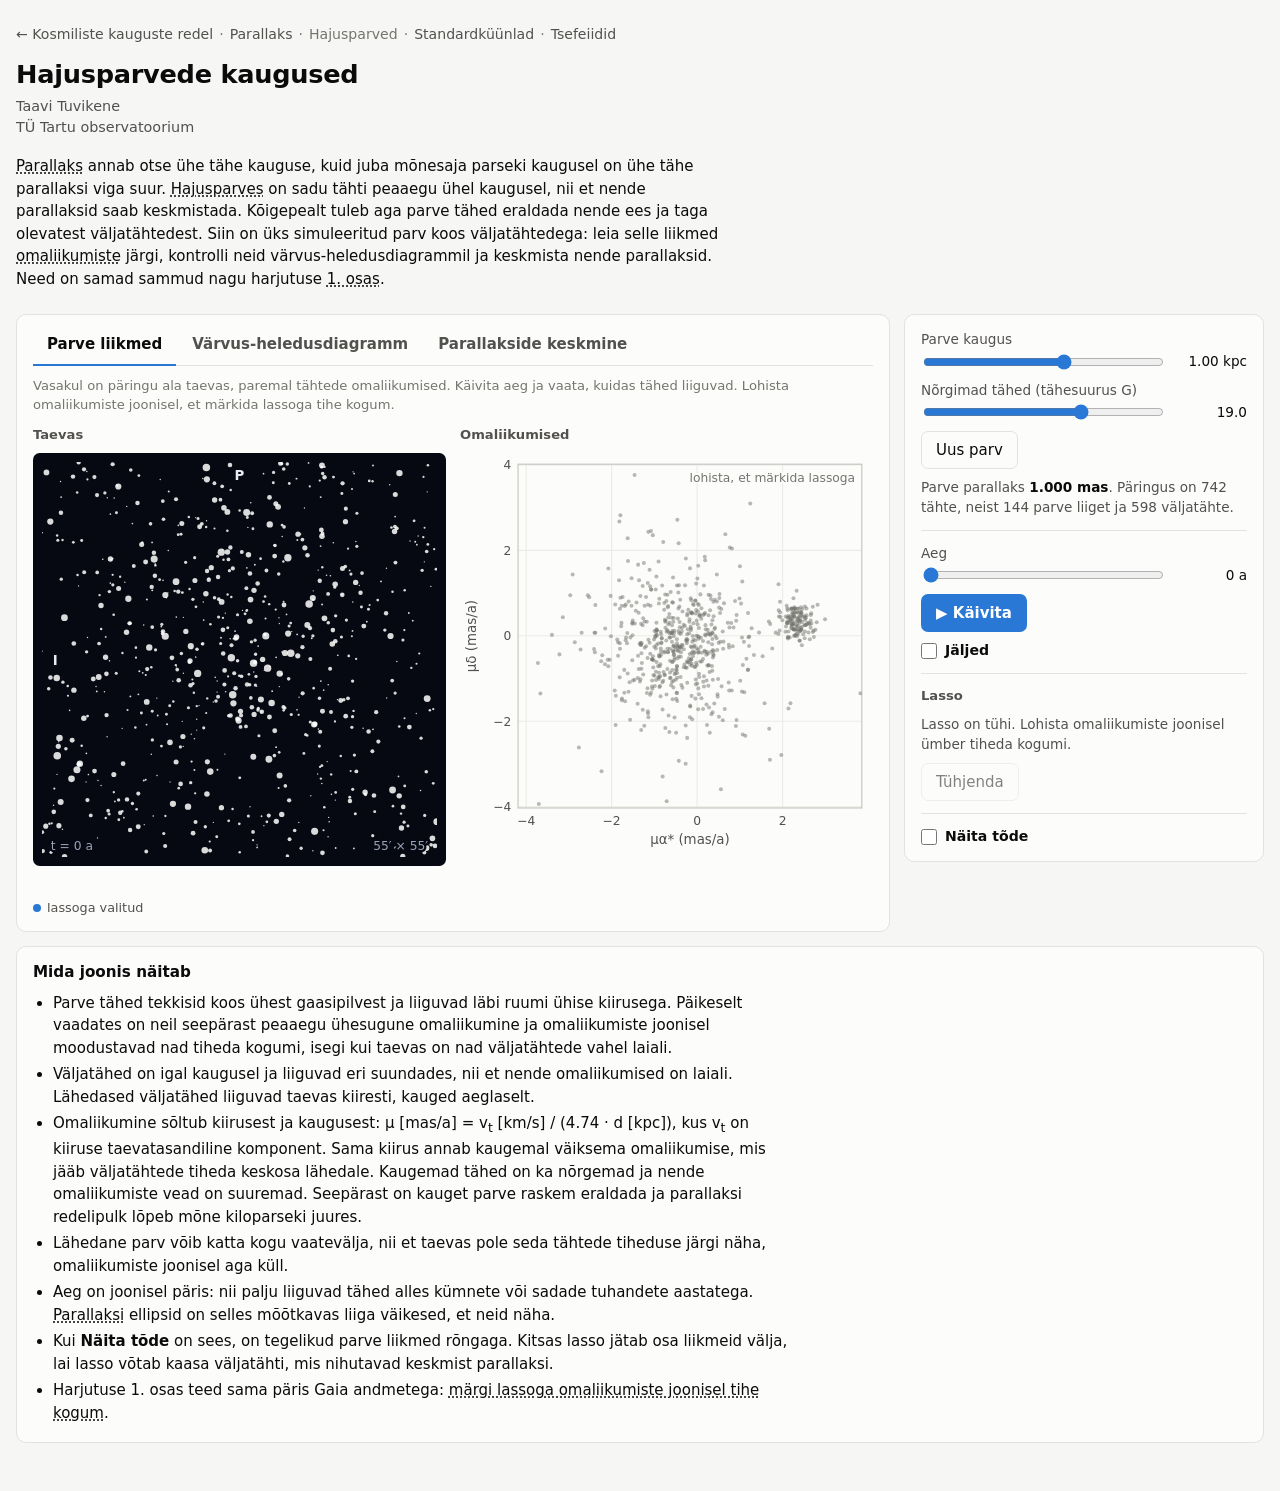
==== commit 11908e2d: "Added the Tsefeiidid page - A new page, tsefeiidid.html, about Cepheids, with four tabs built on one" ====
--- a/hajusparved.html
+++ b/hajusparved.html
@@ -212,7 +212,7 @@
 </head>
 <body>
 <main>
-  <p class="back"><a href="index.html">← Kosmiliste kauguste redel</a><span class="sep">·</span><a href="parallaks.html">Parallaks</a><span class="sep">·</span>Hajusparved<span class="sep">·</span><a href="standardkuunlad.html">Standardküünlad</a></p>
+  <p class="back"><a href="index.html">← Kosmiliste kauguste redel</a><span class="sep">·</span><a href="parallaks.html">Parallaks</a><span class="sep">·</span>Hajusparved<span class="sep">·</span><a href="standardkuunlad.html">Standardküünlad</a><span class="sep">·</span><a href="tsefeiidid.html">Tsefeiidid</a></p>
   <h1>Hajusparvede kaugused</h1>
   <p class="byline">Taavi Tuvikene<br>TÜ Tartu observatoorium</p>
   <p class="intro"><a href="parallaks.html">Parallaks</a> annab otse ühe tähe kauguse, kuid juba mõnesaja parseki kaugusel on ühe tähe parallaksi viga suur.
@@ -362,7 +362,7 @@
       <li><b>Iga täht oma kaugusega</b> kasutab iga tähe tegelikku kaugust. Siis langevad ka väljatähed peajadale ja hiiud moodustavad selle kohale oma haru: laik tuleb kaugustest, mitte erinevatest tähtedest.</li>
       <li>Kaks ühesugust tähte, mida ei saa eristada, on koos 0.75 tähesuurust heledamad kui üks. Seepärast on päris parvedes jada kohal teine, nõrgem riba kaksiktähtedest.</li>
       <li>Tolm neelab ja punastab valgust: täht paistab nõrgem ja punasem, A<sub>G</sub> ≈ 2 E(BP−RP). Harjutuse 1. osa absoluutse tähesuurusega diagramm tolmu ei arvesta, seepärast võib parve jada jääda võrdlusjoonest allapoole.
-        Tolmust ja Wesenheiti tähesuurusest räägib tsefeiidide leht <span class="badge">tulekul</span>.</li>
+        Tolmust ja Wesenheiti tähesuurusest räägib <a href="tsefeiidid.html#tolm">tsefeiidide leht</a>.</li>
       <li>Harjutuse 1. osas kontrollid diagrammiga <a href="index.html#plots">lasso valikut</a>: jadast kaugel olevad tähed ei ole tõenäoliselt parve liikmed.</li>
     </ul>
     <ul data-tab="tab3" hidden>
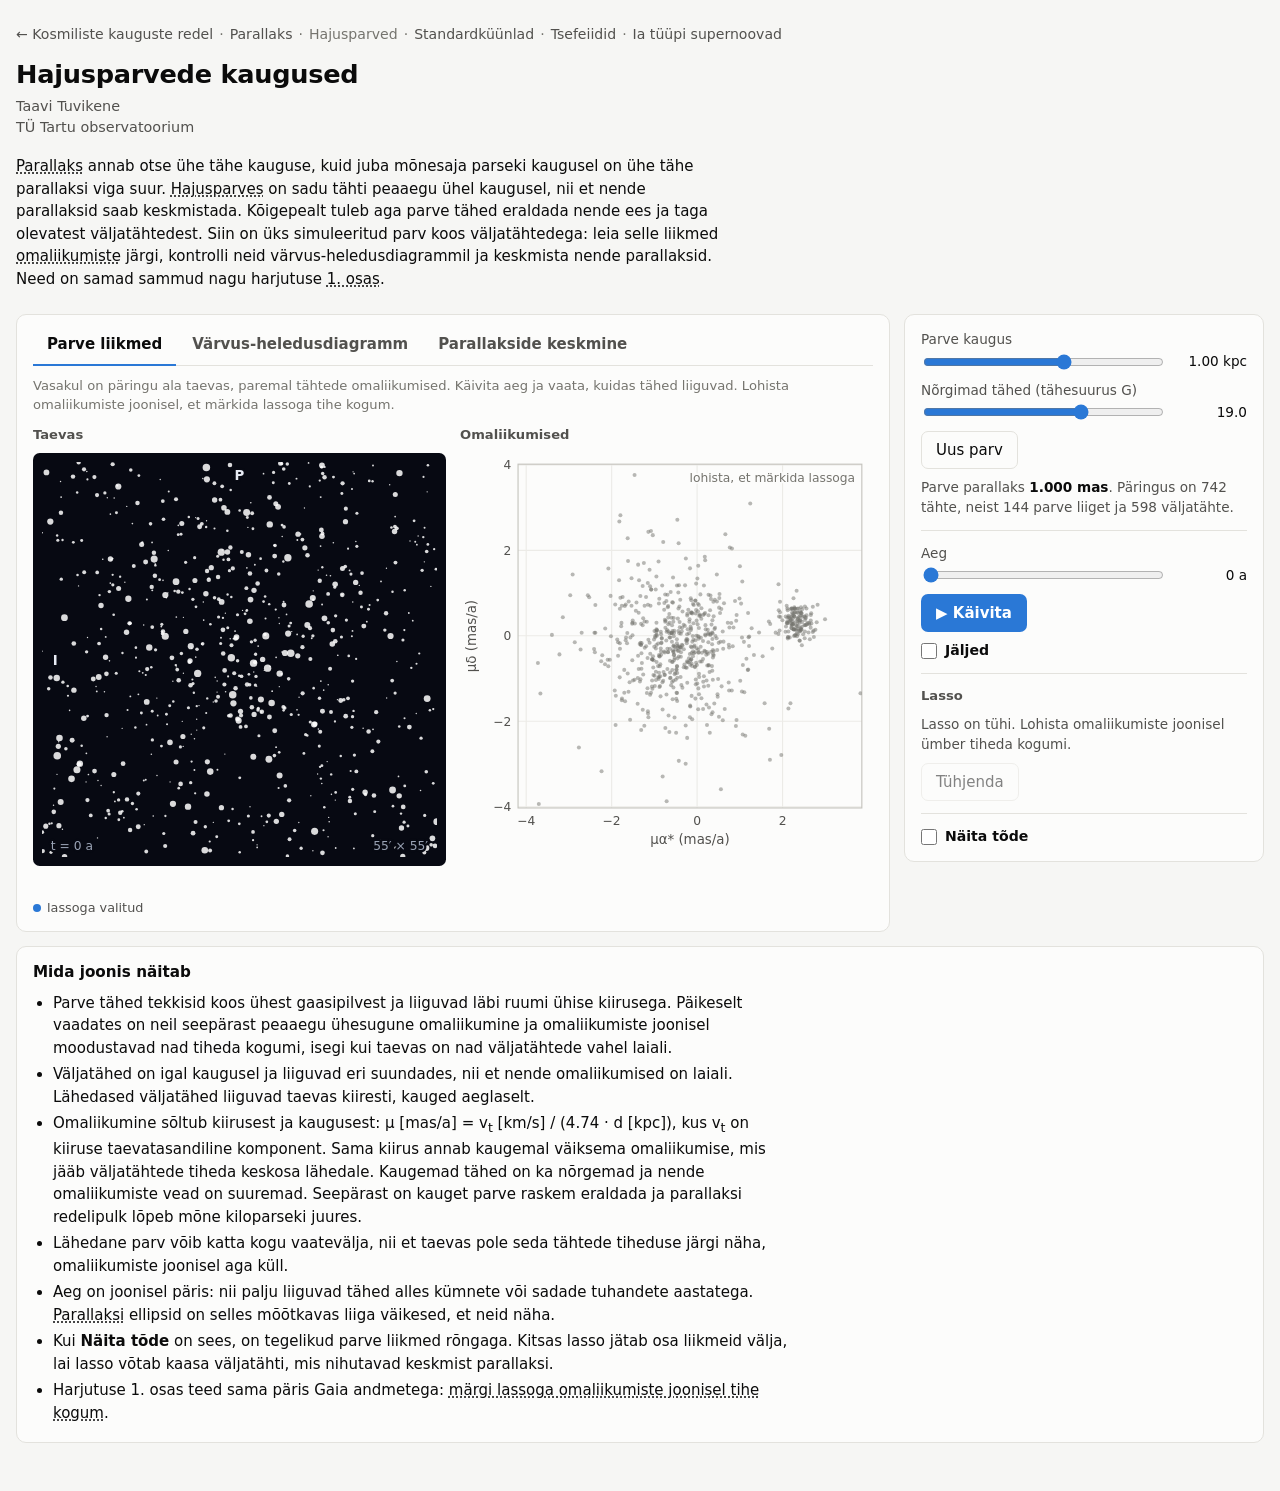
==== commit 9cd45012: "Added the Ia tüüpi supernoovad page - A new page, supernoovad.html, with four tabs; tabs 2 and 3 sha" ====
--- a/hajusparved.html
+++ b/hajusparved.html
@@ -212,7 +212,7 @@
 </head>
 <body>
 <main>
-  <p class="back"><a href="index.html">← Kosmiliste kauguste redel</a><span class="sep">·</span><a href="parallaks.html">Parallaks</a><span class="sep">·</span>Hajusparved<span class="sep">·</span><a href="standardkuunlad.html">Standardküünlad</a><span class="sep">·</span><a href="tsefeiidid.html">Tsefeiidid</a></p>
+  <p class="back"><a href="index.html">← Kosmiliste kauguste redel</a><span class="sep">·</span><a href="parallaks.html">Parallaks</a><span class="sep">·</span>Hajusparved<span class="sep">·</span><a href="standardkuunlad.html">Standardküünlad</a><span class="sep">·</span><a href="tsefeiidid.html">Tsefeiidid</a><span class="sep">·</span><a href="supernoovad.html">Ia tüüpi supernoovad</a></p>
   <h1>Hajusparvede kaugused</h1>
   <p class="byline">Taavi Tuvikene<br>TÜ Tartu observatoorium</p>
   <p class="intro"><a href="parallaks.html">Parallaks</a> annab otse ühe tähe kauguse, kuid juba mõnesaja parseki kaugusel on ühe tähe parallaksi viga suur.
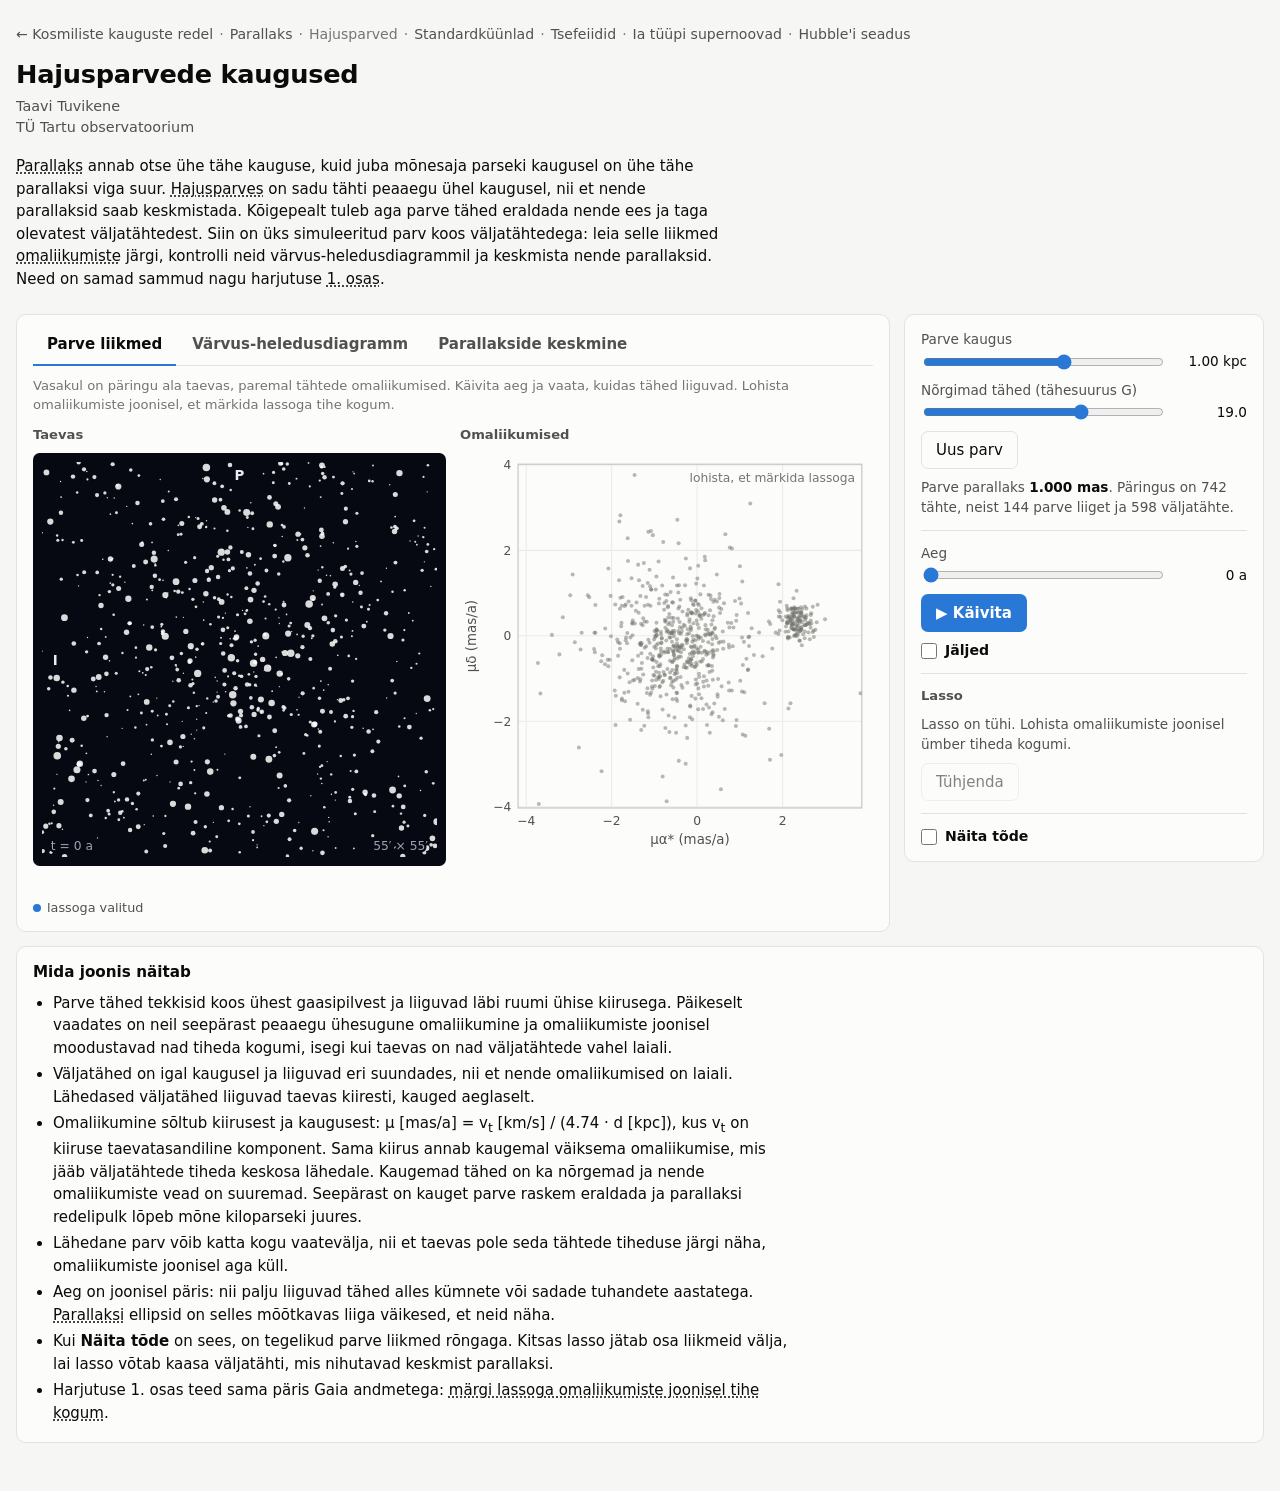
==== commit ffa17ff4: "Added the Hubble'i seadus page - A new page, hubble.html, with five tabs built on a flat model with " ====
--- a/hajusparved.html
+++ b/hajusparved.html
@@ -212,7 +212,7 @@
 </head>
 <body>
 <main>
-  <p class="back"><a href="index.html">← Kosmiliste kauguste redel</a><span class="sep">·</span><a href="parallaks.html">Parallaks</a><span class="sep">·</span>Hajusparved<span class="sep">·</span><a href="standardkuunlad.html">Standardküünlad</a><span class="sep">·</span><a href="tsefeiidid.html">Tsefeiidid</a><span class="sep">·</span><a href="supernoovad.html">Ia tüüpi supernoovad</a></p>
+  <p class="back"><a href="index.html">← Kosmiliste kauguste redel</a><span class="sep">·</span><a href="parallaks.html">Parallaks</a><span class="sep">·</span>Hajusparved<span class="sep">·</span><a href="standardkuunlad.html">Standardküünlad</a><span class="sep">·</span><a href="tsefeiidid.html">Tsefeiidid</a><span class="sep">·</span><a href="supernoovad.html">Ia tüüpi supernoovad</a><span class="sep">·</span><a href="hubble.html">Hubble'i seadus</a></p>
   <h1>Hajusparvede kaugused</h1>
   <p class="byline">Taavi Tuvikene<br>TÜ Tartu observatoorium</p>
   <p class="intro"><a href="parallaks.html">Parallaks</a> annab otse ühe tähe kauguse, kuid juba mõnesaja parseki kaugusel on ühe tähe parallaksi viga suur.
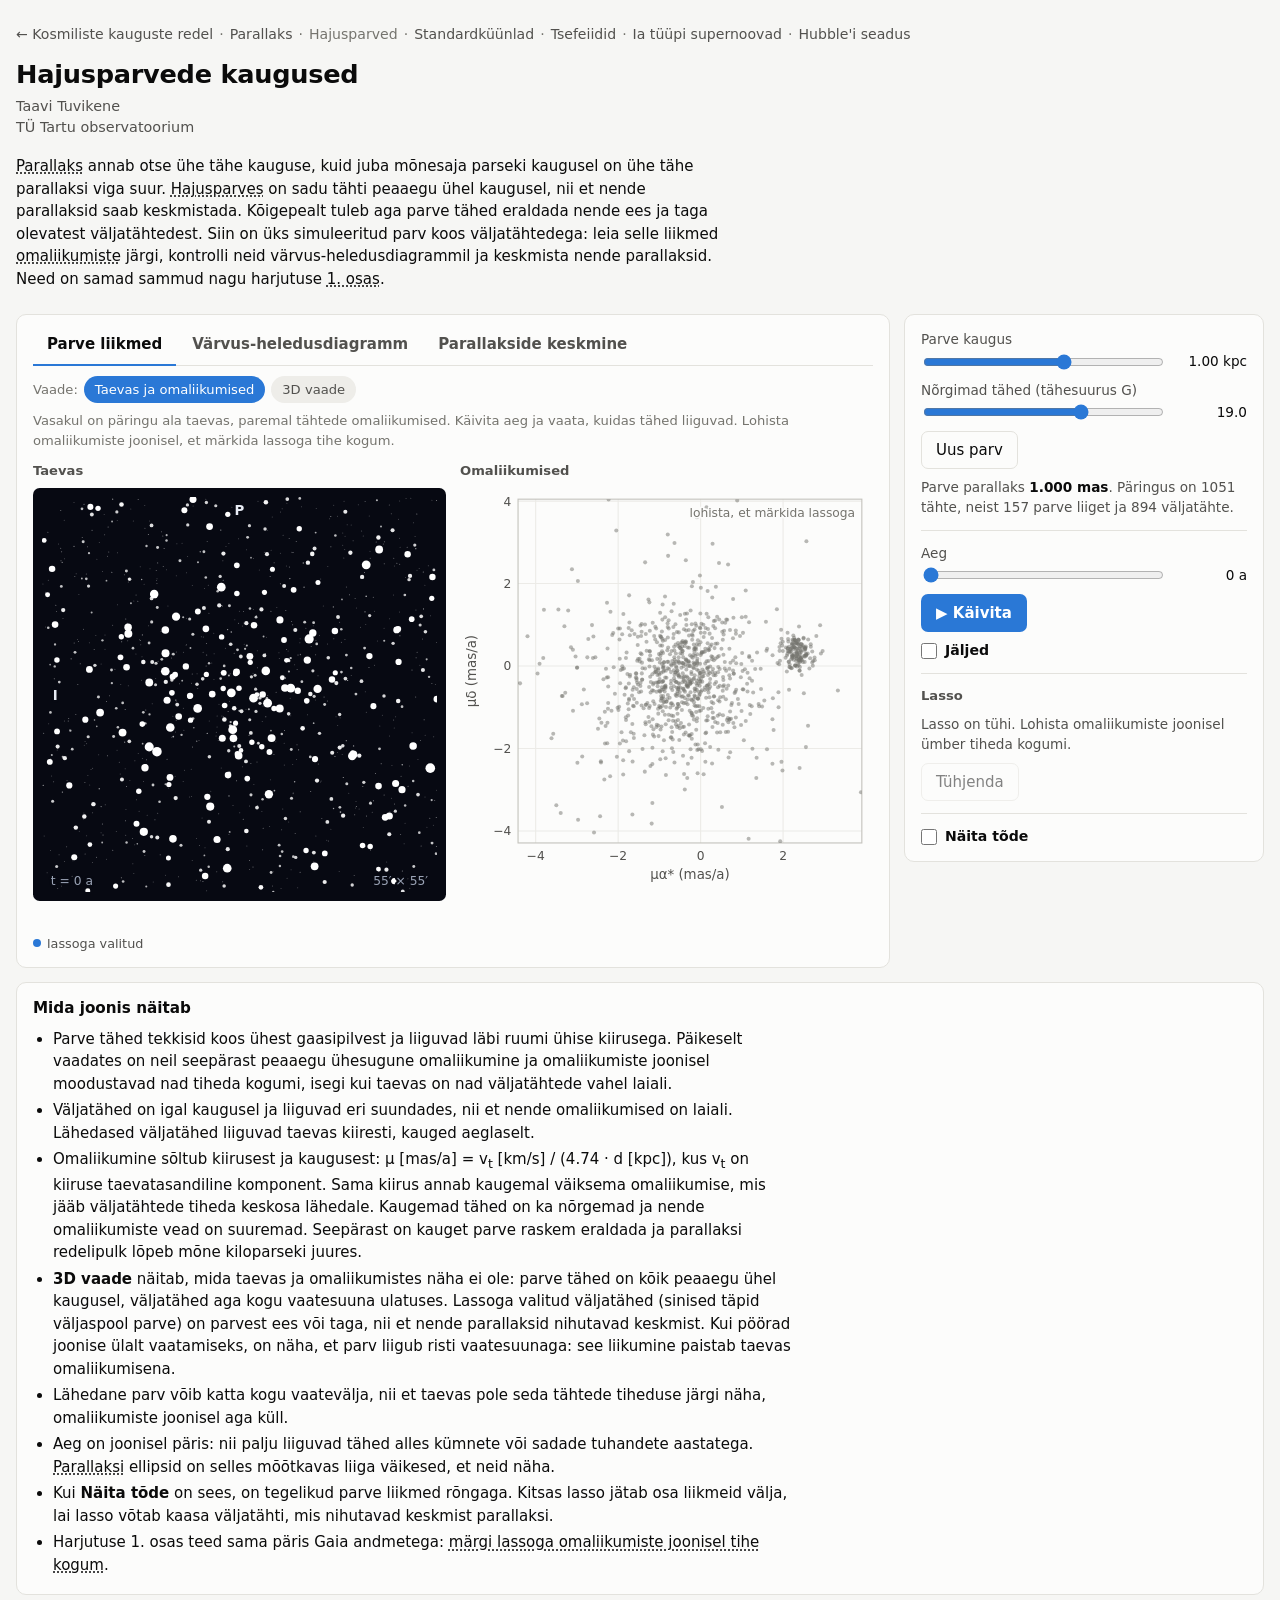
==== commit 46125249: "Added a 3D view to the members tab of the Hajusparved page - A Vaade switch between the sky and prop" ====
--- a/hajusparved.html
+++ b/hajusparved.html
@@ -24,6 +24,9 @@
   --good: #1f8a4c;
   --bad: #c62828;
   --night: #070912;
+  --sun: #f2b01e;
+  --sky: #e9edf4;
+  --earth: #2a78d6;
 }
 @media (prefers-color-scheme: dark) {
   :root:not([data-theme="light"]) {
@@ -44,6 +47,9 @@
     --good: #4cc27a;
     --bad: #f06a6a;
     --night: #05060c;
+    --sun: #f5c04a;
+    --sky: #161a24;
+    --earth: #4f9cf0;
   }
 }
 :root[data-theme="dark"] {
@@ -64,6 +70,9 @@
   --good: #4cc27a;
   --bad: #f06a6a;
   --night: #05060c;
+  --sun: #f5c04a;
+  --sky: #161a24;
+  --earth: #4f9cf0;
 }
 
 * { box-sizing: border-box; }
@@ -104,6 +113,14 @@
 
 svg.scene { display: block; width: 100%; height: auto; margin-top: 8px; user-select: none; -webkit-user-select: none; font-family: inherit; }
 #pm { touch-action: none; cursor: crosshair; }
+#space { touch-action: none; cursor: grab; }
+#space.dragging { cursor: grabbing; }
+.sun { fill: var(--sun); stroke: var(--surface); stroke-width: 1.5; }
+.plane { fill: none; stroke: var(--axis); stroke-width: 1; }
+.orbit { fill: none; stroke: var(--axis); stroke-width: 1.5; }
+.earth { fill: var(--earth); stroke: var(--surface); stroke-width: 1.5; }
+.edge { stroke: var(--axis); stroke-width: 1; }
+.ref { stroke: var(--text-3); stroke-width: 1; stroke-dasharray: 4 4; fill: none; }
 .duo { display: grid; grid-template-columns: 1fr 1fr; gap: 14px; }
 .duo > div { min-width: 0; }
 .sub { font-size: 0.82rem; font-weight: 600; color: var(--text-2); margin: 10px 0 0; }
@@ -161,6 +178,8 @@
 .skyhov { fill: none; stroke: #ffe066; stroke-width: 1.5; }
 .skytrack { stroke: #9aa3b5; stroke-width: 0.8; opacity: 0.5; }
 .skytrack.sel { stroke: #8fbcff; opacity: 0.8; }
+.trail3 { stroke: var(--text-3); stroke-width: 0.8; opacity: 0.5; }
+.trail3.sel { stroke: var(--sel); opacity: 0.7; }
 .tlbl { fill: var(--text-2); font-size: 11px; }
 .lbl { fill: var(--text-1); font-size: 13px; font-weight: 600; paint-order: stroke; stroke: var(--surface); stroke-width: 3px; stroke-linejoin: round; }
 .lbl2 { fill: var(--text-2); font-size: 12px; paint-order: stroke; stroke: var(--surface); stroke-width: 3px; stroke-linejoin: round; }
@@ -230,21 +249,39 @@
       </div>
 
       <div id="pane1" role="tabpanel" aria-labelledby="tab1">
-        <p class="hint">Vasakul on päringu ala taevas, paremal tähtede omaliikumised. Käivita aeg ja vaata, kuidas tähed liiguvad. Lohista omaliikumiste joonisel, et märkida lassoga tihe kogum.</p>
-        <div class="duo">
-          <div>
-            <p class="sub">Taevas</p>
-            <svg id="sky" class="scene" viewBox="0 0 370 370" role="img" aria-label="Päringu ala taevas, tähed liiguvad oma omaliikumisega"></svg>
+        <div class="views-btns" role="group" aria-label="Joonis">
+          <span>Vaade:</span>
+          <button type="button" data-mode="main">Taevas ja omaliikumised</button>
+          <button type="button" data-mode="space">3D vaade</button>
+        </div>
+        <div id="modeMain">
+          <p class="hint">Vasakul on päringu ala taevas, paremal tähtede omaliikumised. Käivita aeg ja vaata, kuidas tähed liiguvad. Lohista omaliikumiste joonisel, et märkida lassoga tihe kogum.</p>
+          <div class="duo">
+            <div>
+              <p class="sub">Taevas</p>
+              <svg id="sky" class="scene" viewBox="0 0 370 370" role="img" aria-label="Päringu ala taevas, tähed liiguvad oma omaliikumisega"></svg>
+            </div>
+            <div>
+              <p class="sub">Omaliikumised</p>
+              <svg id="pm" class="scene" viewBox="0 0 370 370" role="img" aria-label="Tähtede omaliikumised; lohista, et märkida lassoga"></svg>
+            </div>
           </div>
-          <div>
-            <p class="sub">Omaliikumised</p>
-            <svg id="pm" class="scene" viewBox="0 0 370 370" role="img" aria-label="Tähtede omaliikumised; lohista, et märkida lassoga"></svg>
+          <p class="readout" id="hoverRead" aria-live="polite"></p>
+          <div class="legend">
+            <span><i class="dot" style="background: var(--sel)"></i>lassoga valitud</span>
+            <span id="lgMem1" hidden><i class="ring" style="border-color: var(--accent)"></i>tegelik parve liige</span>
           </div>
         </div>
-        <p class="readout" id="hoverRead" aria-live="polite"></p>
-        <div class="legend">
-          <span><i class="dot" style="background: var(--sel)"></i>lassoga valitud</span>
-          <span id="lgMem1" hidden><i class="ring" style="border-color: var(--accent)"></i>tegelik parve liige</span>
+        <div id="modeSpace" hidden>
+          <p class="hint">Käivita aeg, et näha, kuidas parv liigub risti vaatesuunaga. Lohista joonist, et seda pöörata.
+            Mõõtkava ei ole õige: Maa orbiit ja parv on suurendatud. Väljatähtede kaugused on juhuslikud.</p>
+          <svg id="space" class="scene" viewBox="0 0 760 520" role="img" aria-label="Ruumiline joonis: Päike, Maa orbiit, parv ja väljatähed"></svg>
+          <div class="legend">
+            <span id="lgMem3" hidden><i class="ring" style="border-color: var(--accent)"></i>tegelik parve liige</span>
+            <span><i class="dot" style="background: var(--text-3); width: 5px; height: 5px"></i>väljatäht</span>
+            <span><i class="dot" style="background: var(--sel)"></i>lassoga valitud</span>
+            <span><i style="border-color: var(--text-3); border-top-style: dashed"></i>suund Päikesest</span>
+          </div>
         </div>
       </div>
 
@@ -347,6 +384,9 @@
       <li>Väljatähed on igal kaugusel ja liiguvad eri suundades, nii et nende omaliikumised on laiali. Lähedased väljatähed liiguvad taevas kiiresti, kauged aeglaselt.</li>
       <li>Omaliikumine sõltub kiirusest ja kaugusest: μ [mas/a] = v<sub>t</sub> [km/s] / (4.74 · d [kpc]), kus v<sub>t</sub> on kiiruse taevatasandiline komponent. Sama kiirus annab kaugemal väiksema omaliikumise,
         mis jääb väljatähtede tiheda keskosa lähedale. Kaugemad tähed on ka nõrgemad ja nende omaliikumiste vead on suuremad. Seepärast on kauget parve raskem eraldada ja parallaksi redelipulk lõpeb mõne kiloparseki juures.</li>
+      <li><b>3D vaade</b> näitab, mida taevas ja omaliikumistes näha ei ole: parve tähed on kõik peaaegu ühel kaugusel, väljatähed aga kogu vaatesuuna ulatuses.
+        Lassoga valitud väljatähed (sinised täpid väljaspool parve) on parvest ees või taga, nii et nende parallaksid nihutavad keskmist.
+        Kui pöörad joonise ülalt vaatamiseks, on näha, et parv liigub risti vaatesuunaga: see liikumine paistab taevas omaliikumisena.</li>
       <li>Lähedane parv võib katta kogu vaatevälja, nii et taevas pole seda tähtede tiheduse järgi näha, omaliikumiste joonisel aga küll.</li>
       <li>Aeg on joonisel päris: nii palju liiguvad tähed alles kümnete või sadade tuhandete aastatega. <a href="parallaks.html">Parallaksi</a> ellipsid on selles mõõtkavas liiga väikesed, et neid näha.</li>
       <li>Kui <b>Näita tõde</b> on sees, on tegelikud parve liikmed rõngaga. Kitsas lasso jätab osa liikmeid välja, lai lasso võtab kaasa väljatähti, mis nihutavad keskmist parallaksi.</li>
@@ -462,7 +502,7 @@
   const VREF = [-12, -8];           // km/s, the mean motion of the field stars relative to the Sun (α*, δ)
   const SIGV = 25, VREL = 25;       // km/s, the field's velocity scatter and the cluster's offset from the field mean
   const RC = 2;                     // pc, the cluster's radius (Gaussian σ per axis)
-  const N_MEM = 220, N_FIELD = 2000;
+  const N_MEM = 220, N_FIELD = 4000;
   const DMIN = 20, DMAX = 8000;     // pc, the field stars' distance range
 
   // Gaia DR3 parallax and proper-motion errors by G magnitude, interpolated in log σ.
@@ -486,7 +526,9 @@
     return MS[MS.length - 1][0];
   }
   // Absolute magnitudes from about B8 V to M5 V, with more faint stars than bright ones.
-  const lumFn = r => -0.3 + 12.3 * r() ** 0.6;
+  // The cluster is young and rich in bright stars; the field, mostly old, has relatively more faint ones.
+  const lumFn = (r, k) => -0.3 + 12.3 * r() ** k;
+  const K_MEM = 0.85, K_FIELD = 0.45;
   // An unresolved companion adds a fraction f of the light, up to 0.75 mag for an equal twin.
   const binary = r => -2.5 * Math.log10(1 + r() ** 2);
 
@@ -499,7 +541,7 @@
     const errs = () => ({ za: gauss(r), zd: gauss(r), zp: gauss(r) });
     const mem = [], fld = [];
     for (let i = 0; i < N_MEM; i++) {
-      const M = lumFn(r), bin = r() < 0.3 ? binary(r) : 0;
+      const M = lumFn(r, K_MEM), bin = r() < 0.3 ? binary(r) : 0;
       mem.push({ M, bin, col: msColour(M) + 0.015 * gauss(r), ox: RC * gauss(r), oy: RC * gauss(r), dz: RC * gauss(r),
         v: [vc[0] + gauss(r), vc[1] + gauss(r)], rank: r(), ...errs() });
     }
@@ -509,15 +551,15 @@
       if (r() < 0.06) {  // giants: the red clump and the red giant branch
         if (r() < 0.4) { col = 1.2 + 0.05 * gauss(r); M = 0.45 + 0.15 * gauss(r); }
         else { col = 1.0 + 0.8 * r(); M = 1.0 - 4.5 * (col - 1.0) + 0.2 * gauss(r); }
-      } else { M = lumFn(r); col = msColour(M) + 0.05 * gauss(r); }
-      fld.push({ d, M, col, bin: r() < 0.3 ? binary(r) : 0, fx: r() - 0.5, fy: r() - 0.5,
+      } else { M = lumFn(r, K_FIELD); col = msColour(M) + 0.05 * gauss(r); }
+      fld.push({ d, M, col, bin: r() < 0.3 ? binary(r) : 0, fx: r() - 0.5, fy: r() - 0.5, u3: r(),
         v: [VREF[0] + SIGV * gauss(r), VREF[1] + SIGV * gauss(r)], ...errs() });
     }
     return { seed, vc, corr: gauss(r), mem, fld };
   }
 
   const st = {
-    tab: 'tab1', d: 1000, glim: 19, seed: 1,
+    tab: 'tab1', mode: 'main', d: 1000, glim: 19, seed: 1,
     t: 0, playing: false, tracks: false, truth: false, poly: null, drawing: null, hover: -1,
     valik: 'all', abs: false, own: false, bin: true, ebv: 0,
     N: 50, weighted: true, zp: true, zpcorr: true, corr: true, view3: 'bias',
@@ -533,7 +575,7 @@
     const add = (o, mem, dist, x, y, G, col) => {
       const sig = gaiaErr(G), pa = o.v[0] / (K * dist / 1000), pd = o.v[1] / (K * dist / 1000);
       S.push({ mem, dist, x, y, G, col, bin: o.bin, sig, pa, pd, ma: pa + o.za * sig, md: pd + o.zd * sig,
-        p: 1000 / dist, pm: 1000 / dist + o.zp * sig, rank: o.rank || 0 });
+        p: 1000 / dist, pm: 1000 / dist + o.zp * sig, rank: o.rank || 0, u3: o.u3 || 0 });
     };
     for (const m of cl.mem) {
       const dist = d + m.dz, x = m.ox / dist * ARCMIN, y = m.oy / dist * ARCMIN;
@@ -580,8 +622,12 @@
   const skyX = x => (SB.x0 + SB.x1) / 2 - x / W * (SB.x1 - SB.x0);   // east to the left
   const skyY = y => (SB.y0 + SB.y1) / 2 - y / W * (SB.y1 - SB.y0);
   const posAt = (s, t) => [s.x + s.pa * t / 60000, s.y + s.pd * t / 60000];
-  const starR = G => clamp(3.4 - 0.32 * (G - 10), 0.6, 3.4);
+  // Stars are drawn by their brightness, as on star charts: the bright ones large, the faint ones small and dim, so that a
+  // cluster's many bright members stand out from the mostly faint field.
+  const starR = G => clamp(4.4 - 0.55 * (G - 9), 0.45, 4.4);
+  const starOp = G => clamp(1 - 0.14 * (G - 13), 0.3, 1);
   const tYears = () => st.t * tmax;
+  const TRAIL_G = 19;  // stars fainter than this get no tracks, which would only slow down the drawing
 
   function renderSky() {
     sky.textContent = '';
@@ -591,13 +637,16 @@
     const t = tYears(), sel = new Set(selected());
     if (st.tracks && t > 0) {
       S.forEach((s, i) => {
+        if (s.G > TRAIL_G) return;
         const [x, y] = posAt(s, t);
-        el('line', { x1: skyX(s.x), y1: skyY(s.y), x2: skyX(x), y2: skyY(y), class: 'skytrack' + (sel.has(i) ? ' sel' : '') }, g);
+        // The track is as wide as about a third of the star's dot, so that bright stars leave wide tracks.
+        el('line', { x1: skyX(s.x), y1: skyY(s.y), x2: skyX(x), y2: skyY(y), class: 'skytrack' + (sel.has(i) ? ' sel' : ''),
+          style: `stroke-width: ${clamp(0.4 * starR(s.G), 0.5, 1.8).toFixed(2)}px` }, g);
       });
     }
     S.forEach((s, i) => {
       const [x, y] = posAt(s, t), cx = skyX(x), cy = skyY(y), r = starR(s.G);
-      el('circle', { cx, cy, r: sel.has(i) ? r + 0.4 : r, class: sel.has(i) ? 'skysel' : 'skystar', opacity: sel.has(i) ? 1 : 0.85 }, g);
+      el('circle', { cx, cy, r: sel.has(i) ? r + 0.4 : r, class: sel.has(i) ? 'skysel' : 'skystar', opacity: sel.has(i) ? Math.max(0.6, starOp(s.G)) : starOp(s.G) }, g);
       if (st.truth && s.mem) el('circle', { cx, cy, r: r + 2.2, class: 'skymem' }, g);
     });
     if (st.hover >= 0 && S[st.hover]) {
@@ -691,6 +740,121 @@
     setHover(nearest(p.x, p.y, s => { const [x, y] = posAt(s, t); return [skyX(x), skyY(y)]; }));
   });
   sky.addEventListener('pointerleave', () => setHover(-1));
+
+  /* ---------- Tab 1: the 3D view ---------- */
+  // A schematic as on the parallax page: the Earth's orbit has radius 1 and the query cone ends at a background plane at
+  // distance D from the Sun, perpendicular to the direction of the cluster, spanning ±H. The cluster lies at ecliptic
+  // latitude β. A real distance r from the Sun is drawn at 2 + (D − 2) r / CUT, so that the stars stay clear of the orbit;
+  // the plane, the sky, is at CUT = 6 kpc. The cluster is a small clump of all its members in the query. A sixth (F3) of
+  // the query's field stars are scattered at random depths through the cone, also at the cluster's distance. Field stars picked with the lasso go
+  // on their true side of the cluster, in front of it or between it and the plane, so that the view shows where the
+  // lasso's field stars are.
+  const space = $('space'), VW = 760, VH = 520, D = 13, H = 5, BETA = 50, F3 = 1 / 6, CLR = 0.35, GAP = 0.8, rad = Math.PI / 180;
+  // The view starts at an angle, from behind the Sun turned towards the east, as the oblique view of the parallax page.
+  // Dragging turns the view.
+  const cam3 = { az: 36, el: 0 };
+  const add3 = (a, b) => [a[0] + b[0], a[1] + b[1], a[2] + b[2]];
+  const mul3 = (a, k) => [a[0] * k, a[1] * k, a[2] * k];
+  const dot3 = (a, b) => a[0] * b[0] + a[1] * b[1] + a[2] * b[2];
+  const cross3 = (p, q) => [p[1] * q[2] - p[2] * q[1], p[2] * q[0] - p[0] * q[2], p[0] * q[1] - p[1] * q[0]];
+  // n points to the cluster, u to the east and N to the north on the sky, as on the parallax page.
+  const B3 = { n: [Math.cos(BETA * rad), 0, Math.sin(BETA * rad)], u: [0, 1, 0], N: [-Math.sin(BETA * rad), 0, Math.cos(BETA * rad)] };
+  const at = (a, e, nn) => add3(mul3(B3.n, a), add3(mul3(B3.u, e), mul3(B3.N, nn)));
+  const CUT = () => 6000;
+  const along = r => 2 + (D - 2) * r / CUT();
+  const EARTH = [1, 0, 0];  // as at the start of the year on the parallax page
+  // A field star on the cone, from its sky offset at time t: the field of view widens to ±H at the plane. The stars get
+  // sparser towards the Sun, but not as much as the cone narrows. A star picked with the lasso keeps a gap of ±GAP from
+  // the cluster, on its true side.
+  function fieldAt(s, t, chosen) {
+    const ac = along(st.d);
+    let [lo, hi] = [2, D];
+    if (chosen) [lo, hi] = s.dist < st.d ? [2, Math.max(2, ac - GAP)] : [Math.min(D, ac + GAP), D];
+    const a = Math.sqrt(lo ** 2 + s.u3 * (hi ** 2 - lo ** 2));
+    const [x, y] = posAt(s, t);
+    return at(a, x / W * 2 * H * a / D, y / W * 2 * H * a / D);
+  }
+  // The cluster's centre drifts with the cluster's proper motion; a member is placed around it by its offset in parsecs.
+  function centreAt(t) {
+    const a = along(st.d), k = t / 60000 / W * 2 * H * a / D, mc = cl.vc.map(v => v / (K * st.d / 1000));
+    return at(a, mc[0] * k, mc[1] * k);
+  }
+  function memberAt(s, c) {
+    const ox = s.x * s.dist / ARCMIN, oy = s.y * s.dist / ARCMIN, dz = s.dist - st.d, k = CLR / RC;
+    return add3(c, at(dz * k, ox * k, oy * k));
+  }
+  function camera3() {
+    const a = cam3.az * rad, e = cam3.el * rad;
+    const f = add3(mul3(add3(mul3(B3.n, -Math.cos(a)), mul3(B3.u, -Math.sin(a))), Math.cos(e)), mul3(B3.N, Math.sin(e)));  // towards the viewer
+    // The screen's right is set from the horizontal direction alone, so that it is defined also when looking straight down.
+    const h = add3(mul3(B3.n, Math.cos(a)), mul3(B3.u, Math.sin(a))), r0 = cross3(h, B3.N), r = mul3(r0, 1 / Math.hypot(...r0)), up = cross3(f, r);
+    const box = [[-H, -H], [H, -H], [H, H], [-H, H]].map(([p, q]) => at(D, p, q));
+    for (let i = 0; i < 24; i++) box.push([Math.cos(2 * Math.PI * i / 24), Math.sin(2 * Math.PI * i / 24), 0]);
+    const xs = box.map(P => dot3(P, r)), ys = box.map(P => dot3(P, up));
+    const x0 = Math.min(...xs), x1 = Math.max(...xs), y0 = Math.min(...ys), y1 = Math.max(...ys);
+    const sc = Math.min(60, (VW - 60) / (x1 - x0), (VH - 70) / (y1 - y0)), cx = (x0 + x1) / 2, cy = (y0 + y1) / 2;
+    return { p: P => [VW / 2 + sc * (dot3(P, r) - cx), VH / 2 + 6 - sc * (dot3(P, up) - cy)], depth: P => dot3(P, f) };
+  }
+  function render3D() {
+    space.textContent = '';
+    const cam = camera3(), t = tYears(), sel = new Set(selected()), C = centreAt(t);
+    const line = (g, P, Q, cls) => { const [a, b] = [cam.p(P), cam.p(Q)]; el('line', { x1: a[0], y1: a[1], x2: b[0], y2: b[1], class: cls }, g); };
+    const back = el('g', {}), front = el('g', {});
+    // The sky and the edges of the view from the Sun to its corners.
+    const corners3 = [[-H, -H], [H, -H], [H, H], [-H, H]].map(([p, q]) => at(D, p, q)), corners = corners3.map(cam.p);
+    const planeBehind = cam.depth(at(D, 0, 0)) < cam.depth(C);
+    el('polygon', { points: corners.map(q => q[0].toFixed(1) + ',' + q[1].toFixed(1)).join(' '), class: 'plane' }, back);
+    for (const P of corners3) line(back, [0, 0, 0], P, 'edge');
+    // The direction from the Sun through the cluster's centre, up to the sky.
+    const hitS = mul3(C, D / dot3(C, B3.n));
+
+    const orbit = [];
+    for (let i = 0; i <= 96; i++) orbit.push(cam.p([Math.cos(2 * Math.PI * i / 96), Math.sin(2 * Math.PI * i / 96), 0]));
+    el('polyline', { points: orbit.map(q => q[0].toFixed(1) + ',' + q[1].toFixed(1)).join(' '), class: 'orbit' }, front);
+    line(front, [0, 0, 0], hitS, 'ref');
+    // The stars from far to near: the field stars, and the members of the cluster, which are ringed, as in the sky
+    // view, only with the truth shown. With the tracks on, the path of each star brighter than TRAIL_G from the start is
+    // drawn under the stars.
+    const items = [], C0 = centreAt(0);
+    S.forEach((s, i) => {
+      // A fixed sixth of the field stars, chosen by a number of each star's own, so that a fainter limit only adds stars.
+      if (s.mem || ((s.u3 * 1000) % 1 >= F3 && !sel.has(i))) return;
+      items.push([fieldAt(s, t, sel.has(i)), fieldAt(s, 0, sel.has(i)), sel.has(i), sel.has(i) ? 'spt' : 'fpt dark', sel.has(i) ? 2 : 1.5, false, s.G]);
+    });
+    mems.forEach(i => items.push([memberAt(S[i], C), memberAt(S[i], C0), sel.has(i), sel.has(i) ? 'spt' : 'fpt dark', 1.7, st.truth, S[i].G]));
+    if (st.tracks && t > 0) for (const [P, P0, chosen, , , , G] of items) if (G <= TRAIL_G) line(front, P0, P, chosen ? 'trail3 sel' : 'trail3');
+    items.map(([P, , , cls, r, ring]) => [cam.depth(P), cam.p(P), cls, r, ring]).sort((a, b) => a[0] - b[0])
+      .forEach(([, [x, y], cls, r, ring]) => {
+        el('circle', { cx: x, cy: y, r, class: cls }, front);
+        if (ring) el('circle', { cx: x, cy: y, r: r + 2.2, class: 'mring' }, front);
+      });
+    const pSun = cam.p([0, 0, 0]), pE = cam.p(EARTH), pC = cam.p(C);
+    const sun = () => el('circle', { cx: pSun[0], cy: pSun[1], r: 9, class: 'sun' }, front);
+    const earthDot = () => el('circle', { cx: pE[0], cy: pE[1], r: 6, class: 'earth' }, front);
+    if (cam.depth(EARTH) > cam.depth([0, 0, 0])) { sun(); earthDot(); } else { earthDot(); sun(); }
+    // The Earth's label goes on the far side of the Earth from the Sun, the Sun's below it.
+    const dx = pE[0] - pSun[0], dy = pE[1] - pSun[1], L = Math.hypot(dx, dy);
+    const [ux, uy] = L > 4 ? [dx / L, dy / L] : [0, -1];
+    text(front, pE[0] + ux * 16, pE[1] + uy * 16 + 4, 'Maa', 'lbl', ux > 0.35 ? 'start' : ux < -0.35 ? 'end' : 'middle');
+    text(front, pSun[0], pSun[1] + 26, 'Päike', 'lbl', 'middle');
+    text(front, pC[0] + 14, pC[1] - 14, `parv, ${fmtPc(st.d)}`, 'lbl');
+    if (planeBehind) space.append(back, front); else space.append(front, back);
+
+  }
+  let drag3 = null;
+  space.addEventListener('pointerdown', e => { drag3 = [e.clientX, e.clientY]; space.setPointerCapture(e.pointerId); space.classList.add('dragging'); });
+  space.addEventListener('pointermove', e => {
+    if (!drag3) return;
+    const k = 360 / space.getBoundingClientRect().width * 0.6;
+    cam3.az += (e.clientX - drag3[0]) * k;
+    cam3.el = clamp(cam3.el + (e.clientY - drag3[1]) * k, -90, 90);
+    drag3 = [e.clientX, e.clientY];
+    if (!st.playing) render3D();
+  });
+  const endDrag3 = () => { drag3 = null; space.classList.remove('dragging'); };
+  space.addEventListener('pointerup', endDrag3);
+  space.addEventListener('pointercancel', endDrag3);
+  document.querySelectorAll('[data-mode]').forEach(b => b.addEventListener('click', () => { st.mode = b.dataset.mode; st.hover = -1; render(); }));
 
   /* ---------- Tab 2: the colour–magnitude diagram ---------- */
   const CB = { x0: 64, x1: 740, y0: 12, y1: 448 };
@@ -939,7 +1103,10 @@
     $('clear').disabled = !st.poly;
     const label = st.playing ? '❚❚ Peata' : '▶ Käivita';
     if ($('play').textContent !== label) $('play').textContent = label;
-    $('lgMem1').hidden = !st.truth;
+    $('lgMem1').hidden = $('lgMem3').hidden = !st.truth;
+    document.querySelectorAll('[data-mode]').forEach(b => b.setAttribute('aria-pressed', b.dataset.mode === st.mode));
+    $('modeMain').hidden = st.mode !== 'main';
+    $('modeSpace').hidden = st.mode !== 'space';
     document.querySelectorAll('[data-valik]').forEach(b => b.setAttribute('aria-checked', b.dataset.valik === st.valik));
     $('own').disabled = !st.abs;
     $('ownLbl').classList.toggle('dis', !st.abs);
@@ -955,7 +1122,7 @@
   }
   function render() {
     readouts();
-    if (st.tab === 'tab1') { renderSky(); renderPM(); }
+    if (st.tab === 'tab1') { if (st.mode === 'main') { renderSky(); renderPM(); } else render3D(); }
     if (st.tab === 'tab2') renderCMD();
     if (st.tab === 'tab3') { if (st.view3 === 'bias') renderBias(); else renderSys(); }
   }
@@ -989,7 +1156,7 @@
     $('time').value = Math.round(st.t * SL);
     if (st.t >= 1) st.playing = false;
     readouts();
-    renderSky();
+    if (st.mode === 'main') renderSky(); else render3D();
     if (st.playing) raf = requestAnimationFrame(frameTick);
   }
   function stop() { st.playing = false; cancelAnimationFrame(raf); }
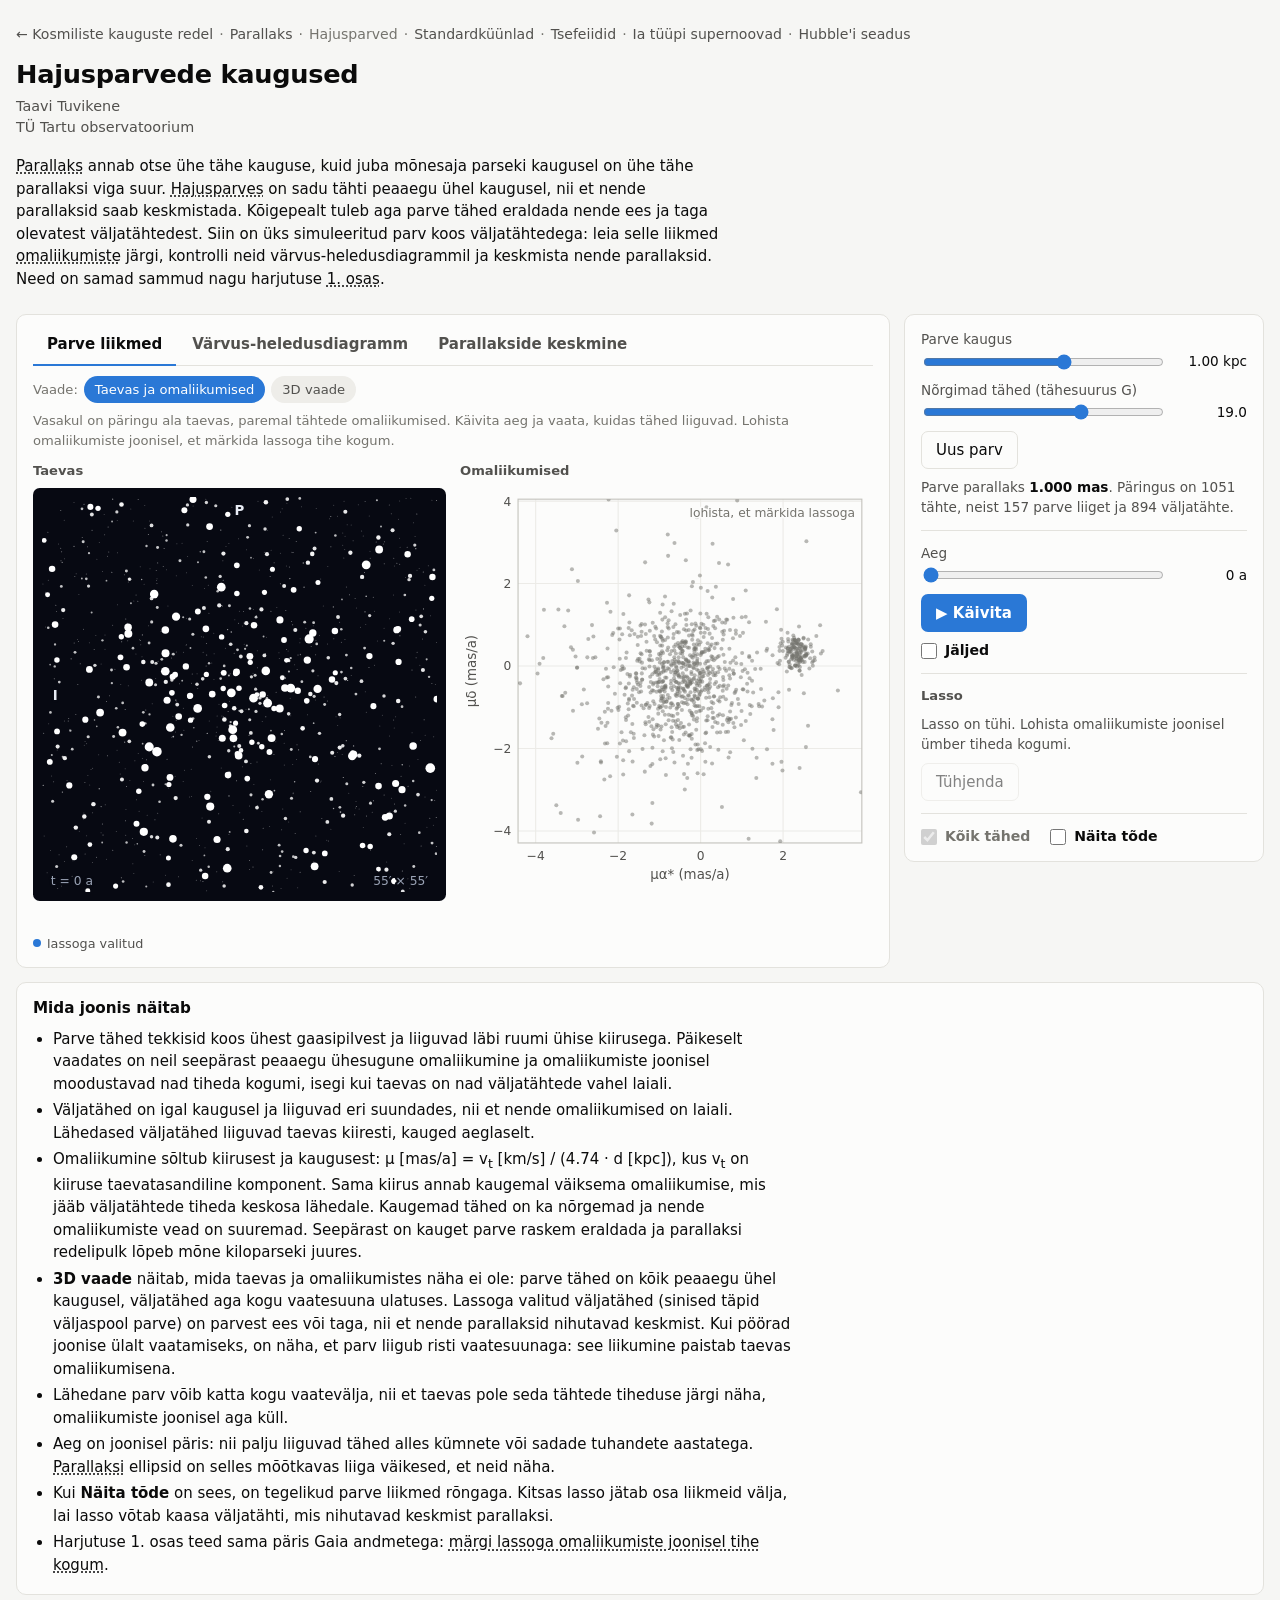
==== commit 48be6521: "Added a Kõik tähed option and simplified the colour–magnitude tab - Removed the Earth and its orbit " ====
--- a/hajusparved.html
+++ b/hajusparved.html
@@ -26,7 +26,6 @@
   --night: #070912;
   --sun: #f2b01e;
   --sky: #e9edf4;
-  --earth: #2a78d6;
 }
 @media (prefers-color-scheme: dark) {
   :root:not([data-theme="light"]) {
@@ -49,7 +48,6 @@
     --night: #05060c;
     --sun: #f5c04a;
     --sky: #161a24;
-    --earth: #4f9cf0;
   }
 }
 :root[data-theme="dark"] {
@@ -72,7 +70,6 @@
   --night: #05060c;
   --sun: #f5c04a;
   --sky: #161a24;
-  --earth: #4f9cf0;
 }
 
 * { box-sizing: border-box; }
@@ -116,10 +113,8 @@
 #space { touch-action: none; cursor: grab; }
 #space.dragging { cursor: grabbing; }
 .sun { fill: var(--sun); stroke: var(--surface); stroke-width: 1.5; }
-.plane { fill: none; stroke: var(--axis); stroke-width: 1; }
-.orbit { fill: none; stroke: var(--axis); stroke-width: 1.5; }
-.earth { fill: var(--earth); stroke: var(--surface); stroke-width: 1.5; }
-.edge { stroke: var(--axis); stroke-width: 1; }
+.plane { fill: none; stroke: var(--text-1); stroke-width: 1; }
+.edge { stroke: var(--text-1); stroke-width: 1; }
 .ref { stroke: var(--text-3); stroke-width: 1; stroke-dasharray: 4 4; fill: none; }
 .duo { display: grid; grid-template-columns: 1fr 1fr; gap: 14px; }
 .duo > div { min-width: 0; }
@@ -148,10 +143,6 @@
 button.primary { background: var(--btn); color: var(--btn-text); border-color: transparent; font-weight: 600; }
 button:focus-visible, input:focus-visible, [tabindex]:focus-visible { outline: 2px solid var(--sel); outline-offset: 2px; }
 .btnrow { display: flex; flex-wrap: wrap; gap: 6px; }
-.seg { display: flex; border: 1px solid var(--border); border-radius: 8px; overflow: hidden; }
-.seg button { flex: 1; border: none; border-radius: 0; padding: 6px 4px; font-size: 0.86rem; white-space: nowrap; color: var(--text-2); background: var(--surface); }
-.seg button + button { border-left: 1px solid var(--border); }
-.seg button[aria-checked="true"] { background: var(--btn); color: var(--btn-text); font-weight: 600; }
 .views-btns { display: flex; flex-wrap: wrap; gap: 6px; align-items: center; margin: 0 0 8px; font-size: 0.82rem; color: var(--text-3); }
 .views-btns button { font-size: 0.82rem; padding: 3px 10px; border-radius: 999px; background: var(--chip); border-color: transparent; color: var(--text-2); }
 .views-btns button[aria-pressed="true"] { background: var(--btn); color: var(--btn-text); }
@@ -189,8 +180,6 @@
 .fpt { fill: var(--text-3); opacity: 0.5; }
 .fpt.dark { fill: var(--text-2); opacity: 0.75; }
 .spt { fill: var(--sel); }
-.mpt { fill: var(--accent); }
-.sring { fill: none; stroke: var(--sel); stroke-width: 1.4; }
 .mring { fill: none; stroke: var(--accent); stroke-width: 1.3; }
 .hov { fill: none; stroke: var(--text-1); stroke-width: 1.5; }
 .lasso { fill: color-mix(in srgb, var(--sel) 10%, transparent); stroke: var(--sel); stroke-width: 1.5; stroke-dasharray: 5 3; stroke-linejoin: round; }
@@ -274,8 +263,8 @@
         </div>
         <div id="modeSpace" hidden>
           <p class="hint">Käivita aeg, et näha, kuidas parv liigub risti vaatesuunaga. Lohista joonist, et seda pöörata.
-            Mõõtkava ei ole õige: Maa orbiit ja parv on suurendatud. Väljatähtede kaugused on juhuslikud.</p>
-          <svg id="space" class="scene" viewBox="0 0 760 520" role="img" aria-label="Ruumiline joonis: Päike, Maa orbiit, parv ja väljatähed"></svg>
+            Mõõtkava ei ole õige: parv on suurendatud. Väljatähtede kaugused on juhuslikud.</p>
+          <svg id="space" class="scene" viewBox="0 0 760 520" role="img" aria-label="Ruumiline joonis: Päike, parv ja väljatähed"></svg>
           <div class="legend">
             <span id="lgMem3" hidden><i class="ring" style="border-color: var(--accent)"></i>tegelik parve liige</span>
             <span><i class="dot" style="background: var(--text-3); width: 5px; height: 5px"></i>väljatäht</span>
@@ -286,7 +275,7 @@
       </div>
 
       <div id="pane2" role="tabpanel" aria-labelledby="tab2" hidden>
-        <p class="hint" id="cmdHint">Iga punkt on üks täht: paremal punasemad, üleval heledamad. Vali paremal, milliseid tähti esile tõsta.</p>
+        <p class="hint" id="cmdHint">Iga punkt on üks täht: paremal punasemad, üleval heledamad. Vahelehel „Parve liikmed“ lassoga valitud tähed on sinised.</p>
         <svg id="cmd" class="scene" viewBox="0 0 760 500" role="img" aria-label="Värvus-heledusdiagramm"></svg>
         <div class="legend" id="cmdLegend"></div>
       </div>
@@ -340,12 +329,6 @@
       </div>
 
       <div class="group" data-tabs="tab2">
-        <h3 id="valikLbl">Valik</h3>
-        <div class="seg" role="radiogroup" aria-labelledby="valikLbl">
-          <button type="button" role="radio" data-valik="all">Kõik tähed</button>
-          <button type="button" role="radio" data-valik="lasso">Lasso valik</button>
-          <button type="button" role="radio" data-valik="members">Liikmed</button>
-        </div>
         <div class="toggles col">
           <label class="toggle"><input type="checkbox" id="abs"> <span>Absoluutne M<sub>G</sub></span></label>
           <label class="toggle" id="ownLbl"><input type="checkbox" id="own"> Iga täht oma kaugusega</label>
@@ -356,7 +339,10 @@
       </div>
 
       <div class="group" data-tabs="tab1 tab2">
-        <label class="toggle"><input type="checkbox" id="truth"> Näita tõde</label>
+        <div class="toggles">
+          <label class="toggle"><input type="checkbox" id="allStars" checked> Kõik tähed</label>
+          <label class="toggle"><input type="checkbox" id="truth"> Näita tõde</label>
+        </div>
       </div>
 
       <div class="group" data-tabs="tab3">
@@ -560,8 +546,8 @@
 
   const st = {
     tab: 'tab1', mode: 'main', d: 1000, glim: 19, seed: 1,
-    t: 0, playing: false, tracks: false, truth: false, poly: null, drawing: null, hover: -1,
-    valik: 'all', abs: false, own: false, bin: true, ebv: 0,
+    t: 0, playing: false, tracks: false, truth: false, all: true, poly: null, drawing: null, hover: -1,
+    abs: false, own: false, bin: true, ebv: 0,
     N: 50, weighted: true, zp: true, zpcorr: true, corr: true, view3: 'bias',
   };
   let cl = makeCluster(st.seed);
@@ -570,7 +556,8 @@
   // The stars of the query: inside the field of view at the start and brighter than the faint limit.
   function derive() {
     const d = st.d;
-    W = clamp(8 * RC / d * ARCMIN, 8, 90);
+    // The field of view is four times the cluster's radius on each side, but at least 20′ and at most 4°.
+    W = clamp(8 * RC / d * ARCMIN, 20, 240);
     S = [];
     const add = (o, mem, dist, x, y, G, col) => {
       const sig = gaiaErr(G), pa = o.v[0] / (K * dist / 1000), pd = o.v[1] / (K * dist / 1000);
@@ -615,6 +602,8 @@
     return selCache;
   }
   function changed() { selCache = null; derive(); }
+  // With "Kõik tähed" off, the plots show only the stars picked with the lasso, as in part 1.
+  const shown = (i, sel) => st.all || sel.has(i);
 
   /* ---------- Tab 1: the sky and the proper motions ---------- */
   const sky = $('sky'), pmSvg = $('pm');
@@ -637,7 +626,7 @@
     const t = tYears(), sel = new Set(selected());
     if (st.tracks && t > 0) {
       S.forEach((s, i) => {
-        if (s.G > TRAIL_G) return;
+        if (s.G > TRAIL_G || !shown(i, sel)) return;
         const [x, y] = posAt(s, t);
         // The track is as wide as about a third of the star's dot, so that bright stars leave wide tracks.
         el('line', { x1: skyX(s.x), y1: skyY(s.y), x2: skyX(x), y2: skyY(y), class: 'skytrack' + (sel.has(i) ? ' sel' : ''),
@@ -645,6 +634,7 @@
       });
     }
     S.forEach((s, i) => {
+      if (!shown(i, sel)) return;
       const [x, y] = posAt(s, t), cx = skyX(x), cy = skyY(y), r = starR(s.G);
       el('circle', { cx, cy, r: sel.has(i) ? r + 0.4 : r, class: sel.has(i) ? 'skysel' : 'skystar', opacity: sel.has(i) ? Math.max(0.6, starOp(s.G)) : starOp(s.G) }, g);
       if (st.truth && s.mem) el('circle', { cx, cy, r: r + 2.2, class: 'skymem' }, g);
@@ -655,7 +645,8 @@
     }
     text(sky, 185, 24, 'P', 'nl', 'middle');
     text(sky, 20, 190, 'I', 'nl', 'middle');
-    text(sky, 354, 356, `${sig(W, 2)}′ × ${sig(W, 2)}′`, 'nl2', 'end');
+    const side = W >= 60 ? sig(W / 60, 2) + '°' : sig(W, 2) + '′';
+    text(sky, 354, 356, `${side} × ${side}`, 'nl2', 'end');
     text(sky, 16, 356, `t = ${sig(Math.round(t / 100) * 100 || 0, 3)} a`, 'nl2');
   }
 
@@ -676,13 +667,14 @@
     frame(g, PB, pmX, pmY, ticks(cx - h, cx + h, step), ticks(cy - h, cy + h, step), 'μα* (mas/a)', 'μδ (mas/a)', 38);
     const inner = el('g', { 'clip-path': clipRect(pmSvg, 'pmclip', PB) }, g);
     const sel = new Set(selected());
-    S.forEach((s, i) => { if (!sel.has(i)) el('circle', { cx: pmX(s.ma), cy: pmY(s.md), r: 1.8, class: 'fpt' }, inner); });
+    if (st.all) S.forEach((s, i) => { if (!sel.has(i)) el('circle', { cx: pmX(s.ma), cy: pmY(s.md), r: 1.8, class: 'fpt' }, inner); });
     for (const i of sel) el('circle', { cx: pmX(S[i].ma), cy: pmY(S[i].md), r: 2.2, class: 'spt' }, inner);
-    if (st.truth) S.forEach(s => { if (s.mem) el('circle', { cx: pmX(s.ma), cy: pmY(s.md), r: 3.6, class: 'mring' }, inner); });
+    if (st.truth) S.forEach((s, i) => { if (s.mem && shown(i, sel)) el('circle', { cx: pmX(s.ma), cy: pmY(s.md), r: 3.6, class: 'mring' }, inner); });
     const poly = st.drawing || st.poly;
     lassoPath = el('path', { d: poly ? polyPath(poly, !st.drawing) : '', class: 'lasso' }, inner);
     if (st.hover >= 0 && S[st.hover]) el('circle', { cx: pmX(S[st.hover].ma), cy: pmY(S[st.hover].md), r: 5.5, class: 'hov' }, inner);
-    if (!st.poly && !st.drawing) text(g, PB.x1 - 6, PB.y0 + 16, 'lohista, et märkida lassoga', 'lbl3', 'end');
+    if (!st.all) text(g, PB.x1 - 6, PB.y0 + 16, 'lasso töötab, kui kõik tähed on nähtaval', 'lbl3', 'end');
+    else if (!st.poly && !st.drawing) text(g, PB.x1 - 6, PB.y0 + 16, 'lohista, et märkida lassoga', 'lbl3', 'end');
   }
   const polyPath = (P, closed) => P.map((p, i) => (i ? 'L' : 'M') + pmX(p[0]).toFixed(1) + ' ' + pmY(p[1]).toFixed(1)).join('') + (closed ? 'Z' : '');
 
@@ -695,7 +687,8 @@
   }
   function nearest(px, py, pos, maxd = 8) {
     let best = -1, bd = maxd * maxd;
-    S.forEach((s, i) => { const [x, y] = pos(s), d2 = (x - px) ** 2 + (y - py) ** 2; if (d2 < bd) { bd = d2; best = i; } });
+    const sel = new Set(selected());
+    S.forEach((s, i) => { if (!shown(i, sel)) return; const [x, y] = pos(s), d2 = (x - px) ** 2 + (y - py) ** 2; if (d2 < bd) { bd = d2; best = i; } });
     return best;
   }
   function setHover(i) {
@@ -707,7 +700,7 @@
 
   pmSvg.addEventListener('pointerdown', e => {
     const p = svgPoint(pmSvg, e);
-    if (p.x < PB.x0 || p.x > PB.x1 || p.y < PB.y0 || p.y > PB.y1) return;
+    if (!st.all || p.x < PB.x0 || p.x > PB.x1 || p.y < PB.y0 || p.y > PB.y1) return;
     pmSvg.setPointerCapture(e.pointerId);
     st.drawing = [pmInv(p)];
     st.hover = -1;
@@ -742,9 +735,9 @@
   sky.addEventListener('pointerleave', () => setHover(-1));
 
   /* ---------- Tab 1: the 3D view ---------- */
-  // A schematic as on the parallax page: the Earth's orbit has radius 1 and the query cone ends at a background plane at
-  // distance D from the Sun, perpendicular to the direction of the cluster, spanning ±H. The cluster lies at ecliptic
-  // latitude β. A real distance r from the Sun is drawn at 2 + (D − 2) r / CUT, so that the stars stay clear of the orbit;
+  // A schematic as on the parallax page, in units of its Earth's orbit, but without the Earth: the query cone ends at a
+  // background plane at distance D from the Sun, perpendicular to the direction of the cluster, spanning ±H. The cluster
+  // lies at ecliptic latitude β. A real distance r from the Sun is drawn at 2 + (D − 2) r / CUT, so that the stars stay clear of the Sun;
   // the plane, the sky, is at CUT = 6 kpc. The cluster is a small clump of all its members in the query. A sixth (F3) of
   // the query's field stars are scattered at random depths through the cone, also at the cluster's distance. Field stars picked with the lasso go
   // on their true side of the cluster, in front of it or between it and the plane, so that the view shows where the
@@ -762,7 +755,6 @@
   const at = (a, e, nn) => add3(mul3(B3.n, a), add3(mul3(B3.u, e), mul3(B3.N, nn)));
   const CUT = () => 6000;
   const along = r => 2 + (D - 2) * r / CUT();
-  const EARTH = [1, 0, 0];  // as at the start of the year on the parallax page
   // A field star on the cone, from its sky offset at time t: the field of view widens to ±H at the plane. The stars get
   // sparser towards the Sun, but not as much as the cone narrows. A star picked with the lasso keeps a gap of ±GAP from
   // the cluster, on its true side.
@@ -789,6 +781,7 @@
     // The screen's right is set from the horizontal direction alone, so that it is defined also when looking straight down.
     const h = add3(mul3(B3.n, Math.cos(a)), mul3(B3.u, Math.sin(a))), r0 = cross3(h, B3.N), r = mul3(r0, 1 / Math.hypot(...r0)), up = cross3(f, r);
     const box = [[-H, -H], [H, -H], [H, H], [-H, H]].map(([p, q]) => at(D, p, q));
+    // A circle of radius 1 around the Sun, where the parallax page has the Earth's orbit, keeps the same framing.
     for (let i = 0; i < 24; i++) box.push([Math.cos(2 * Math.PI * i / 24), Math.sin(2 * Math.PI * i / 24), 0]);
     const xs = box.map(P => dot3(P, r)), ys = box.map(P => dot3(P, up));
     const x0 = Math.min(...xs), x1 = Math.max(...xs), y0 = Math.min(...ys), y1 = Math.max(...ys);
@@ -808,9 +801,6 @@
     // The direction from the Sun through the cluster's centre, up to the sky.
     const hitS = mul3(C, D / dot3(C, B3.n));
 
-    const orbit = [];
-    for (let i = 0; i <= 96; i++) orbit.push(cam.p([Math.cos(2 * Math.PI * i / 96), Math.sin(2 * Math.PI * i / 96), 0]));
-    el('polyline', { points: orbit.map(q => q[0].toFixed(1) + ',' + q[1].toFixed(1)).join(' '), class: 'orbit' }, front);
     line(front, [0, 0, 0], hitS, 'ref');
     // The stars from far to near: the field stars, and the members of the cluster, which are ringed, as in the sky
     // view, only with the truth shown. With the tracks on, the path of each star brighter than TRAIL_G from the start is
@@ -818,24 +808,18 @@
     const items = [], C0 = centreAt(0);
     S.forEach((s, i) => {
       // A fixed sixth of the field stars, chosen by a number of each star's own, so that a fainter limit only adds stars.
-      if (s.mem || ((s.u3 * 1000) % 1 >= F3 && !sel.has(i))) return;
+      if (s.mem || !shown(i, sel) || ((s.u3 * 1000) % 1 >= F3 && !sel.has(i))) return;
       items.push([fieldAt(s, t, sel.has(i)), fieldAt(s, 0, sel.has(i)), sel.has(i), sel.has(i) ? 'spt' : 'fpt dark', sel.has(i) ? 2 : 1.5, false, s.G]);
     });
-    mems.forEach(i => items.push([memberAt(S[i], C), memberAt(S[i], C0), sel.has(i), sel.has(i) ? 'spt' : 'fpt dark', 1.7, st.truth, S[i].G]));
+    mems.forEach(i => shown(i, sel) && items.push([memberAt(S[i], C), memberAt(S[i], C0), sel.has(i), sel.has(i) ? 'spt' : 'fpt dark', 1.7, st.truth, S[i].G]));
     if (st.tracks && t > 0) for (const [P, P0, chosen, , , , G] of items) if (G <= TRAIL_G) line(front, P0, P, chosen ? 'trail3 sel' : 'trail3');
     items.map(([P, , , cls, r, ring]) => [cam.depth(P), cam.p(P), cls, r, ring]).sort((a, b) => a[0] - b[0])
       .forEach(([, [x, y], cls, r, ring]) => {
         el('circle', { cx: x, cy: y, r, class: cls }, front);
         if (ring) el('circle', { cx: x, cy: y, r: r + 2.2, class: 'mring' }, front);
       });
-    const pSun = cam.p([0, 0, 0]), pE = cam.p(EARTH), pC = cam.p(C);
-    const sun = () => el('circle', { cx: pSun[0], cy: pSun[1], r: 9, class: 'sun' }, front);
-    const earthDot = () => el('circle', { cx: pE[0], cy: pE[1], r: 6, class: 'earth' }, front);
-    if (cam.depth(EARTH) > cam.depth([0, 0, 0])) { sun(); earthDot(); } else { earthDot(); sun(); }
-    // The Earth's label goes on the far side of the Earth from the Sun, the Sun's below it.
-    const dx = pE[0] - pSun[0], dy = pE[1] - pSun[1], L = Math.hypot(dx, dy);
-    const [ux, uy] = L > 4 ? [dx / L, dy / L] : [0, -1];
-    text(front, pE[0] + ux * 16, pE[1] + uy * 16 + 4, 'Maa', 'lbl', ux > 0.35 ? 'start' : ux < -0.35 ? 'end' : 'middle');
+    const pSun = cam.p([0, 0, 0]), pC = cam.p(C);
+    el('circle', { cx: pSun[0], cy: pSun[1], r: 9, class: 'sun' }, front);
     text(front, pSun[0], pSun[1] + 26, 'Päike', 'lbl', 'middle');
     text(front, pC[0] + 14, pC[1] - 14, `parv, ${fmtPc(st.d)}`, 'lbl');
     if (planeBehind) space.append(back, front); else space.append(front, back);
@@ -890,33 +874,26 @@
       el('polyline', { points: MS.map(([c, M]) => `${X(c).toFixed(1)},${Y(M).toFixed(1)}`).join(' '), class: 'msline' }, inner);
       text(inner, X(2.75) + 6, Y(10.6), 'peajada', 'lbl3');
     }
-    // The highlighted set depends on the selection; with the truth on, members are marked and selected field stars are rings.
-    const sel = new Set(selected());
-    const hl = st.valik === 'lasso' ? sel : st.valik === 'members' ? new Set(mems) : null;
+    // With a lasso selection, the selected stars are drawn on top of the others, which are paler; without one, all stars
+    // are drawn alike. With the truth on, the members are ringed.
+    const sel = new Set(selected()), hl = sel.size > 0;
     S.forEach((s, i) => {
-      if (hl && hl.has(i)) return;
+      if (sel.has(i) || !shown(i, sel)) return;
       el('circle', { cx: X(s.col), cy: Y(yOf(s)), r: hl ? 1.6 : 2, class: hl ? 'fpt' : 'fpt dark' }, inner);
     });
-    if (hl) for (const i of hl) {
-      const s = S[i], cx = X(s.col), cy = Y(yOf(s));
-      if (st.valik === 'lasso' && st.truth && !s.mem) el('circle', { cx, cy, r: 2.8, class: 'sring' }, inner);
-      else el('circle', { cx, cy, r: 2.4, class: st.valik === 'members' ? 'mpt' : 'spt' }, inner);
-    }
-    if (st.truth && st.valik === 'all') S.forEach(s => { if (s.mem) el('circle', { cx: X(s.col), cy: Y(yOf(s)), r: 3.6, class: 'mring' }, inner); });
+    for (const i of sel) el('circle', { cx: X(S[i].col), cy: Y(yOf(S[i])), r: 2.4, class: 'spt' }, inner);
+    if (st.truth) S.forEach((s, i) => { if (s.mem && shown(i, sel)) el('circle', { cx: X(s.col), cy: Y(yOf(s)), r: 3.6, class: 'mring' }, inner); });
     // The reddening vector for E(BP−RP) = 0.5 mag.
     const ax = X(2.6), ay = Y(ylo + 1.5);
     arrow(g, ax, ay, X(3.1), Y(ylo + 2.5));
     text(g, ax - 6, ay - 4, 'tolm: E(BP−RP) = 0.5', 'lbl3', 'end');
-    if (st.valik === 'lasso' && !sel.size) text(g, (CB.x0 + CB.x1) / 2, CB.y0 + 24, 'Lasso valik on tühi: märgi tähed vahelehel „Parve liikmed“.', 'lbl2', 'middle');
 
     $('cmdRead').innerHTML = !absMode ? '' : own ? 'Iga tähe absoluutne tähesuurus on arvutatud tema tegelikust kaugusest: M<sub>G</sub> = G − 5 log₁₀ d + 5.'
       : est ? `M<sub>G</sub> = G − μ, kus μ = 5 log₁₀ d − 5 = <b>${fmt(mu, 2)}</b> ja d = 1000/⟨p⟩ = <b>${fmtPc(est.d)}</b> ${est.fromSel ? 'lassoga valitud tähtede' : 'parve liikmete'} keskmisest parallaksist.`
       : 'Keskmine parallaks ei ole positiivne, kaugust ei saa arvutada.';
     const lg = [];
-    if (st.valik === 'lasso') lg.push('<span><i class="dot" style="background: var(--sel)"></i>lassoga valitud</span>');
-    if (st.valik === 'lasso' && st.truth) lg.push('<span><i class="ring" style="border-color: var(--sel)"></i>valitud väljatäht</span>');
-    if (st.valik === 'members') lg.push('<span><i class="dot" style="background: var(--accent)"></i>parve liige</span>');
-    if (st.valik === 'all' && st.truth) lg.push('<span><i class="ring" style="border-color: var(--accent)"></i>tegelik parve liige</span>');
+    if (hl) lg.push('<span><i class="dot" style="background: var(--sel)"></i>lassoga valitud</span>');
+    if (st.truth) lg.push('<span><i class="ring" style="border-color: var(--accent)"></i>tegelik parve liige</span>');
     if (absMode) lg.push('<span><i style="border-color: var(--text-3); border-top-style: dashed"></i>peajada</span>');
     $('cmdLegend').innerHTML = lg.join('');
   }
@@ -1104,10 +1081,16 @@
     const label = st.playing ? '❚❚ Peata' : '▶ Käivita';
     if ($('play').textContent !== label) $('play').textContent = label;
     $('lgMem1').hidden = $('lgMem3').hidden = !st.truth;
+    pmSvg.style.cursor = st.all ? '' : 'default';
     document.querySelectorAll('[data-mode]').forEach(b => b.setAttribute('aria-pressed', b.dataset.mode === st.mode));
     $('modeMain').hidden = st.mode !== 'main';
     $('modeSpace').hidden = st.mode !== 'space';
-    document.querySelectorAll('[data-valik]').forEach(b => b.setAttribute('aria-checked', b.dataset.valik === st.valik));
+    // Showing only the selected stars needs a selection: without one, "Kõik tähed" is on and cannot be turned off.
+    const any = selected().length > 0;
+    if (!any) st.all = true;
+    $('allStars').checked = st.all;
+    $('allStars').disabled = !any;
+    $('allStars').parentElement.classList.toggle('dis', !any);
     $('own').disabled = !st.abs;
     $('ownLbl').classList.toggle('dis', !st.abs);
     document.querySelectorAll('[data-view3]').forEach(b => b.setAttribute('aria-pressed', b.dataset.view3 === st.view3));
@@ -1136,8 +1119,8 @@
   $('time').addEventListener('input', e => { st.t = e.target.value / SL; stop(); render(); });
   $('tracks').addEventListener('change', e => { st.tracks = e.target.checked; render(); });
   $('truth').addEventListener('change', e => { st.truth = e.target.checked; render(); });
+  $('allStars').addEventListener('change', e => { st.all = e.target.checked; st.hover = -1; render(); });
   $('clear').addEventListener('click', () => { st.poly = null; selCache = null; render(); });
-  document.querySelectorAll('[data-valik]').forEach(b => b.addEventListener('click', () => { st.valik = b.dataset.valik; render(); }));
   $('abs').addEventListener('change', e => { st.abs = e.target.checked; render(); });
   $('own').addEventListener('change', e => { st.own = e.target.checked; render(); });
   $('bin').addEventListener('change', e => { st.bin = e.target.checked; render(); });
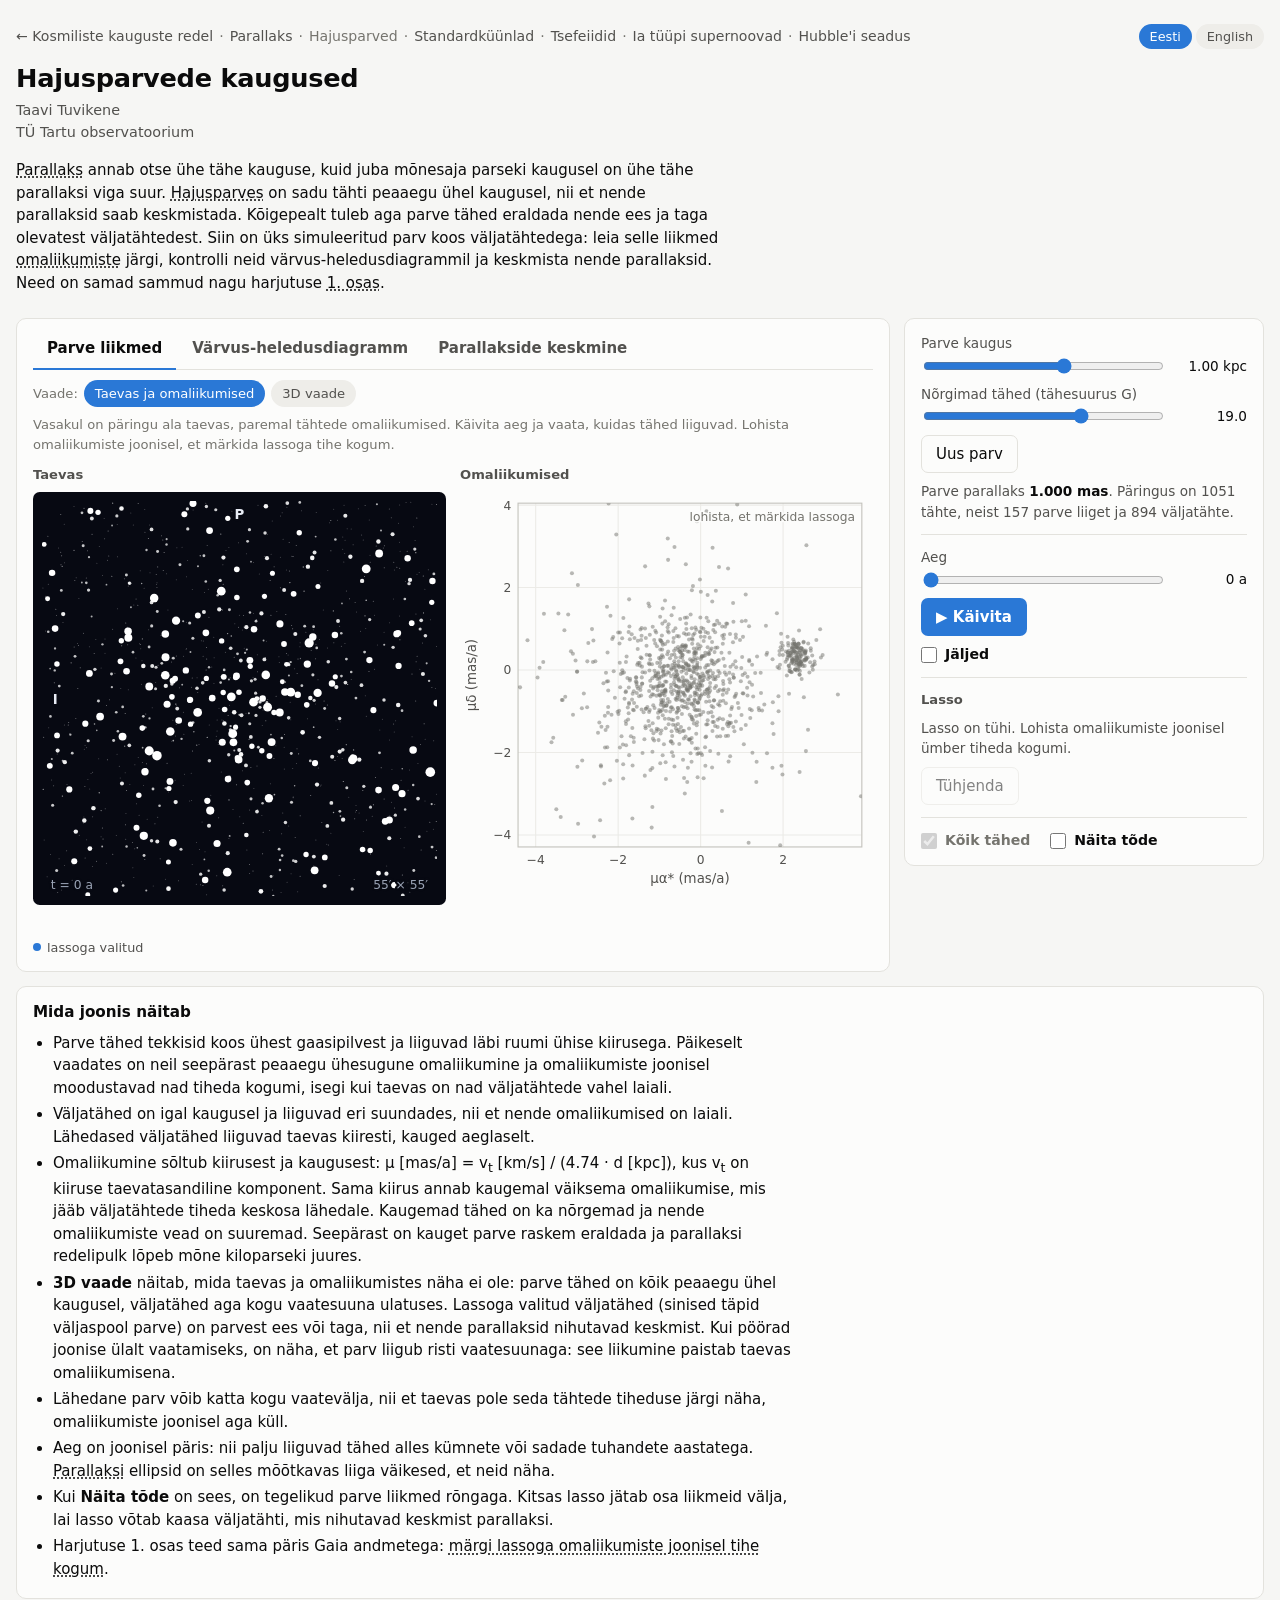
==== commit d4706b82: "Added English to all pages, with a language switch next to the Estonian - Every page has Eesti | Eng" ====
--- a/hajusparved.html
+++ b/hajusparved.html
@@ -4,7 +4,18 @@
 <meta charset="utf-8">
 <meta name="viewport" content="width=device-width, initial-scale=1">
 <title>Hajusparvede kaugused</title>
-<meta name="description" content="Interaktiivsed joonised hajusparvedest: parve liikmete leidmine omaliikumiste järgi, värvus-heledusdiagramm ja parallakside keskmistamine.">
+<meta name="description" content="Interaktiivsed joonised hajusparvedest: parve liikmete leidmine omaliikumiste järgi, värvus-heledusdiagramm ja parallakside keskmistamine."
+  data-en-content="Interactive drawings of open clusters: finding the cluster members by their proper motions, the colour–magnitude diagram and averaging the parallaxes.">
+<script>
+// The language is set before the page is drawn: ?lang=et or ?lang=en in the address (remembered), else the last
+// choice, else Estonian.
+(() => {
+  let l = new URLSearchParams(location.search).get('lang');
+  if (l === 'et' || l === 'en') { try { localStorage.setItem('lang', l); } catch (e) {} }
+  else { try { l = localStorage.getItem('lang'); } catch (e) {} }
+  document.documentElement.lang = l === 'en' ? 'en' : 'et';
+})();
+</script>
 <style>
 :root {
   color-scheme: light;
@@ -74,6 +85,8 @@
 
 * { box-sizing: border-box; }
 [hidden] { display: none !important; }
+/* The page has both languages side by side; data-l marks the text of one, and the other is hidden. */
+:root[lang="et"] [data-l="en"], :root[lang="en"] [data-l="et"] { display: none !important; }
 html, body { margin: 0; }
 body {
   background: var(--bg);
@@ -81,7 +94,11 @@
   font: 15px/1.5 system-ui, -apple-system, "Segoe UI", Roboto, sans-serif;
 }
 main { max-width: 1280px; margin: 0 auto; padding: 24px 16px 48px; }
-.back { font-size: 0.88rem; margin: 0 0 14px; color: var(--text-3); }
+.top { display: flex; flex-wrap: wrap; justify-content: space-between; align-items: baseline; gap: 6px 16px; margin: 0 0 14px; }
+.back { font-size: 0.88rem; margin: 0; color: var(--text-3); }
+.langs { display: flex; gap: 4px; }
+.langs button { font-size: 0.8rem; padding: 2px 10px; border-radius: 999px; background: var(--chip); border-color: transparent; color: var(--text-2); }
+.top .langs button[aria-pressed="true"] { background: var(--btn); color: var(--btn-text); border-color: transparent; }
 .back a { color: var(--text-2); text-decoration: none; }
 .back a:hover { color: var(--sel); }
 .back .sep { margin: 0 6px; }
@@ -201,7 +218,7 @@
 .curpt { fill: var(--text-1); stroke: var(--surface); stroke-width: 2; }
 
 .legend { display: flex; flex-wrap: wrap; gap: 6px 16px; margin-top: 6px; font-size: 0.8rem; color: var(--text-2); }
-.legend span { display: inline-flex; align-items: center; gap: 6px; }
+.legend > span { display: inline-flex; align-items: center; gap: 6px; }
 .legend i { display: inline-block; width: 18px; height: 0; border-top: 2px solid; }
 .legend i.dot { width: 8px; height: 8px; border: none; border-radius: 50%; }
 .legend i.ring { width: 8px; height: 8px; border: 1.5px solid; border-radius: 50%; }
@@ -220,142 +237,160 @@
 </head>
 <body>
 <main>
-  <p class="back"><a href="index.html">← Kosmiliste kauguste redel</a><span class="sep">·</span><a href="parallaks.html">Parallaks</a><span class="sep">·</span>Hajusparved<span class="sep">·</span><a href="standardkuunlad.html">Standardküünlad</a><span class="sep">·</span><a href="tsefeiidid.html">Tsefeiidid</a><span class="sep">·</span><a href="supernoovad.html">Ia tüüpi supernoovad</a><span class="sep">·</span><a href="hubble.html">Hubble'i seadus</a></p>
-  <h1>Hajusparvede kaugused</h1>
-  <p class="byline">Taavi Tuvikene<br>TÜ Tartu observatoorium</p>
-  <p class="intro"><a href="parallaks.html">Parallaks</a> annab otse ühe tähe kauguse, kuid juba mõnesaja parseki kaugusel on ühe tähe parallaksi viga suur.
+  <div class="top">
+    <p class="back" data-l="et"><a href="index.html">← Kosmiliste kauguste redel</a><span class="sep">·</span><a href="parallaks.html">Parallaks</a><span class="sep">·</span>Hajusparved<span class="sep">·</span><a href="standardkuunlad.html">Standardküünlad</a><span class="sep">·</span><a href="tsefeiidid.html">Tsefeiidid</a><span class="sep">·</span><a href="supernoovad.html">Ia tüüpi supernoovad</a><span class="sep">·</span><a href="hubble.html">Hubble'i seadus</a></p>
+    <p class="back" data-l="en"><a href="index.html">← The cosmic distance ladder</a><span class="sep">·</span><a href="parallaks.html">Parallax</a><span class="sep">·</span>Open clusters<span class="sep">·</span><a href="standardkuunlad.html">Standard candles</a><span class="sep">·</span><a href="tsefeiidid.html">Cepheids</a><span class="sep">·</span><a href="supernoovad.html">Type Ia supernovae</a><span class="sep">·</span><a href="hubble.html">Hubble's law</a></p>
+    <div class="langs" role="group" aria-label="Keel" data-en-aria-label="Language">
+      <button type="button" data-lang="et" lang="et">Eesti</button>
+      <button type="button" data-lang="en" lang="en">English</button>
+    </div>
+  </div>
+  <h1><span data-l="et">Hajusparvede kaugused</span><span data-l="en">Distances of open clusters</span></h1>
+  <p class="byline">Taavi Tuvikene<br><span data-l="et">TÜ Tartu observatoorium</span><span data-l="en">Tartu Observatory, University of Tartu</span></p>
+  <p class="intro" data-l="et"><a href="parallaks.html">Parallaks</a> annab otse ühe tähe kauguse, kuid juba mõnesaja parseki kaugusel on ühe tähe parallaksi viga suur.
     <a href="https://et.wikipedia.org/wiki/Hajusparv" target="_blank" rel="noopener">Hajusparves</a> on sadu tähti peaaegu ühel kaugusel, nii et nende parallaksid saab keskmistada.
     Kõigepealt tuleb aga parve tähed eraldada nende ees ja taga olevatest väljatähtedest. Siin on üks simuleeritud parv koos väljatähtedega: leia selle liikmed
     <a class="en" href="https://en.wikipedia.org/wiki/Proper_motion" target="_blank" rel="noopener" title="Ingliskeelne Vikipeedia">omaliikumiste</a> järgi, kontrolli neid värvus-heledusdiagrammil
     ja keskmista nende parallaksid. Need on samad sammud nagu harjutuse <a href="index.html#osa-1">1. osas</a>.</p>
+  <p class="intro" data-l="en"><a href="parallaks.html">Parallax</a> gives the distance of a single star directly, but already a few hundred parsecs away the parallax error of a single star is large.
+    An <a href="https://en.wikipedia.org/wiki/Open_cluster" target="_blank" rel="noopener">open cluster</a> has hundreds of stars at nearly the same distance, so their parallaxes can be averaged.
+    First, though, the cluster stars have to be told apart from the field stars in front of and behind them. Here is a simulated cluster with its field stars: find its members
+    by their <a href="https://en.wikipedia.org/wiki/Proper_motion" target="_blank" rel="noopener">proper motions</a>, check them in the colour–magnitude diagram
+    and average their parallaxes. These are the same steps as in <a href="index.html#osa-1">part 1</a> of the exercise.</p>
 
   <div class="layout">
     <section class="card">
-      <div class="tabs" role="tablist" aria-label="Teema">
-        <button type="button" role="tab" id="tab1" aria-controls="pane1" aria-selected="true">Parve liikmed</button>
-        <button type="button" role="tab" id="tab2" aria-controls="pane2" aria-selected="false" tabindex="-1">Värvus-heledusdiagramm</button>
-        <button type="button" role="tab" id="tab3" aria-controls="pane3" aria-selected="false" tabindex="-1">Parallakside keskmine</button>
+      <div class="tabs" role="tablist" aria-label="Teema" data-en-aria-label="Topic">
+        <button type="button" role="tab" id="tab1" aria-controls="pane1" aria-selected="true"><span data-l="et">Parve liikmed</span><span data-l="en">Cluster members</span></button>
+        <button type="button" role="tab" id="tab2" aria-controls="pane2" aria-selected="false" tabindex="-1"><span data-l="et">Värvus-heledusdiagramm</span><span data-l="en">Colour–magnitude diagram</span></button>
+        <button type="button" role="tab" id="tab3" aria-controls="pane3" aria-selected="false" tabindex="-1"><span data-l="et">Parallakside keskmine</span><span data-l="en">Averaging parallaxes</span></button>
       </div>
 
       <div id="pane1" role="tabpanel" aria-labelledby="tab1">
-        <div class="views-btns" role="group" aria-label="Joonis">
-          <span>Vaade:</span>
-          <button type="button" data-mode="main">Taevas ja omaliikumised</button>
-          <button type="button" data-mode="space">3D vaade</button>
+        <div class="views-btns" role="group" aria-label="Joonis" data-en-aria-label="Drawing">
+          <span><span data-l="et">Vaade:</span><span data-l="en">View:</span></span>
+          <button type="button" data-mode="main"><span data-l="et">Taevas ja omaliikumised</span><span data-l="en">Sky and proper motions</span></button>
+          <button type="button" data-mode="space"><span data-l="et">3D vaade</span><span data-l="en">3D view</span></button>
         </div>
         <div id="modeMain">
-          <p class="hint">Vasakul on päringu ala taevas, paremal tähtede omaliikumised. Käivita aeg ja vaata, kuidas tähed liiguvad. Lohista omaliikumiste joonisel, et märkida lassoga tihe kogum.</p>
+          <p class="hint" data-l="et">Vasakul on päringu ala taevas, paremal tähtede omaliikumised. Käivita aeg ja vaata, kuidas tähed liiguvad. Lohista omaliikumiste joonisel, et märkida lassoga tihe kogum.</p>
+          <p class="hint" data-l="en">On the left is the field of the query on the sky, on the right the proper motions of the stars. Play the time and watch the stars move. Drag in the proper motion plot to mark a dense clump with the lasso.</p>
           <div class="duo">
             <div>
-              <p class="sub">Taevas</p>
-              <svg id="sky" class="scene" viewBox="0 0 370 370" role="img" aria-label="Päringu ala taevas, tähed liiguvad oma omaliikumisega"></svg>
+              <p class="sub"><span data-l="et">Taevas</span><span data-l="en">Sky</span></p>
+              <svg id="sky" class="scene" viewBox="0 0 370 370" role="img" aria-label="Päringu ala taevas, tähed liiguvad oma omaliikumisega" data-en-aria-label="The field of the query on the sky, the stars moving with their proper motions"></svg>
             </div>
             <div>
-              <p class="sub">Omaliikumised</p>
-              <svg id="pm" class="scene" viewBox="0 0 370 370" role="img" aria-label="Tähtede omaliikumised; lohista, et märkida lassoga"></svg>
+              <p class="sub"><span data-l="et">Omaliikumised</span><span data-l="en">Proper motions</span></p>
+              <svg id="pm" class="scene" viewBox="0 0 370 370" role="img" aria-label="Tähtede omaliikumised; lohista, et märkida lassoga" data-en-aria-label="Proper motions of the stars; drag to mark with the lasso"></svg>
             </div>
           </div>
           <p class="readout" id="hoverRead" aria-live="polite"></p>
           <div class="legend">
-            <span><i class="dot" style="background: var(--sel)"></i>lassoga valitud</span>
-            <span id="lgMem1" hidden><i class="ring" style="border-color: var(--accent)"></i>tegelik parve liige</span>
+            <span><i class="dot" style="background: var(--sel)"></i><span data-l="et">lassoga valitud</span><span data-l="en">picked with the lasso</span></span>
+            <span id="lgMem1" hidden><i class="ring" style="border-color: var(--accent)"></i><span data-l="et">tegelik parve liige</span><span data-l="en">true cluster member</span></span>
           </div>
         </div>
         <div id="modeSpace" hidden>
-          <p class="hint">Käivita aeg, et näha, kuidas parv liigub risti vaatesuunaga. Lohista joonist, et seda pöörata.
+          <p class="hint" data-l="et">Käivita aeg, et näha, kuidas parv liigub risti vaatesuunaga. Lohista joonist, et seda pöörata.
             Mõõtkava ei ole õige: parv on suurendatud. Väljatähtede kaugused on juhuslikud.</p>
-          <svg id="space" class="scene" viewBox="0 0 760 520" role="img" aria-label="Ruumiline joonis: Päike, parv ja väljatähed"></svg>
+          <p class="hint" data-l="en">Play the time to see how the cluster moves across the line of sight. Drag the drawing to turn it.
+            The scale is not true: the cluster is enlarged. The distances of the field stars are random.</p>
+          <svg id="space" class="scene" viewBox="0 0 760 520" role="img" aria-label="Ruumiline joonis: Päike, parv ja väljatähed" data-en-aria-label="3D drawing: the Sun, the cluster and the field stars"></svg>
           <div class="legend">
-            <span id="lgMem3" hidden><i class="ring" style="border-color: var(--accent)"></i>tegelik parve liige</span>
-            <span><i class="dot" style="background: var(--text-3); width: 5px; height: 5px"></i>väljatäht</span>
-            <span><i class="dot" style="background: var(--sel)"></i>lassoga valitud</span>
-            <span><i style="border-color: var(--text-3); border-top-style: dashed"></i>suund Päikesest</span>
+            <span id="lgMem3" hidden><i class="ring" style="border-color: var(--accent)"></i><span data-l="et">tegelik parve liige</span><span data-l="en">true cluster member</span></span>
+            <span><i class="dot" style="background: var(--text-3); width: 5px; height: 5px"></i><span data-l="et">väljatäht</span><span data-l="en">field star</span></span>
+            <span><i class="dot" style="background: var(--sel)"></i><span data-l="et">lassoga valitud</span><span data-l="en">picked with the lasso</span></span>
+            <span><i style="border-color: var(--text-3); border-top-style: dashed"></i><span data-l="et">suund Päikesest</span><span data-l="en">direction from the Sun</span></span>
           </div>
         </div>
       </div>
 
       <div id="pane2" role="tabpanel" aria-labelledby="tab2" hidden>
-        <p class="hint" id="cmdHint">Iga punkt on üks täht: paremal punasemad, üleval heledamad. Vahelehel „Parve liikmed“ lassoga valitud tähed on sinised.</p>
-        <svg id="cmd" class="scene" viewBox="0 0 760 500" role="img" aria-label="Värvus-heledusdiagramm"></svg>
+        <p class="hint" id="cmdHint"><span data-l="et">Iga punkt on üks täht: paremal punasemad, üleval heledamad. Vahelehel „Parve liikmed“ lassoga valitud tähed on sinised.</span><span data-l="en">Each point is a star: redder to the right, brighter at the top. The stars picked with the lasso in the “Cluster members” tab are blue.</span></p>
+        <svg id="cmd" class="scene" viewBox="0 0 760 500" role="img" aria-label="Värvus-heledusdiagramm" data-en-aria-label="Colour–magnitude diagram"></svg>
         <div class="legend" id="cmdLegend"></div>
       </div>
 
       <div id="pane3" role="tabpanel" aria-labelledby="tab3" hidden>
-        <div class="views-btns" role="group" aria-label="Vaade">
-          <span>Vaade:</span>
-          <button type="button" data-view3="bias">Nihe</button>
-          <button type="button" data-view3="sys">Süstemaatika</button>
+        <div class="views-btns" role="group" aria-label="Vaade" data-en-aria-label="View">
+          <span><span data-l="et">Vaade:</span><span data-l="en">View:</span></span>
+          <button type="button" data-view3="bias"><span data-l="et">Nihe</span><span data-l="en">Bias</span></button>
+          <button type="button" data-view3="sys"><span data-l="et">Süstemaatika</span><span data-l="en">Systematics</span></button>
         </div>
         <div id="view3bias">
-          <p class="hint">Parve N liikme mõõdetud parallaksid (üleval) ja neist ühekaupa arvutatud kaugused 1000/p (keskel). All on sama arvutus 200 korda uute mõõtmisvigadega.
+          <p class="hint" data-l="et">Parve N liikme mõõdetud parallaksid (üleval) ja neist ühekaupa arvutatud kaugused 1000/p (keskel). All on sama arvutus 200 korda uute mõõtmisvigadega.
             Nihe on suur, kui vead on suured: vii parv kaugemale, luba nõrgemaid tähti või lülita kaalud välja.</p>
-          <svg id="bias" class="scene" viewBox="0 0 760 530" role="img" aria-label="Parallakside ja kauguste histogrammid ning korduste tulemused"></svg>
+          <p class="hint" data-l="en">The measured parallaxes of N cluster members (top) and the distances 1000/p computed from them one by one (middle). At the bottom is the same calculation 200 times with new measurement errors.
+            The bias is large when the errors are large: move the cluster farther away, allow fainter stars or turn the weights off.</p>
+          <svg id="bias" class="scene" viewBox="0 0 760 530" role="img" aria-label="Parallakside ja kauguste histogrammid ning korduste tulemused" data-en-aria-label="Histograms of the parallaxes and distances, and the results of the repeats"></svg>
           <div class="legend">
-            <span><i style="border-color: var(--text-1)"></i>tegelik väärtus</span>
+            <span><i style="border-color: var(--text-1)"></i><span data-l="et">tegelik väärtus</span><span data-l="en">true value</span></span>
             <span><i style="border-color: var(--sel); border-top-style: dashed"></i>1000 / ⟨p⟩</span>
             <span><i style="border-color: var(--bad); border-top-style: dotted"></i>⟨1000 / p⟩</span>
           </div>
         </div>
         <div id="view3sys" hidden>
-          <p class="hint">Parve keskmise parallaksi viga tähtede arvu N järgi, logaritmteljed. Paremal on sama viga kauguse protsentides. All on 1000/⟨p⟩ 200 korda uute mõõtmisvigadega.</p>
-          <svg id="sys" class="scene" viewBox="0 0 760 450" role="img" aria-label="Keskmise parallaksi viga tähtede arvu järgi"></svg>
+          <p class="hint" data-l="et">Parve keskmise parallaksi viga tähtede arvu N järgi, logaritmteljed. Paremal on sama viga kauguse protsentides. All on 1000/⟨p⟩ 200 korda uute mõõtmisvigadega.</p>
+          <p class="hint" data-l="en">The error of the cluster's mean parallax against the number of stars N, on logarithmic axes. On the right is the same error as a percentage of the distance. At the bottom is 1000/⟨p⟩ 200 times with new measurement errors.</p>
+          <svg id="sys" class="scene" viewBox="0 0 760 450" role="img" aria-label="Keskmise parallaksi viga tähtede arvu järgi" data-en-aria-label="Error of the mean parallax against the number of stars"></svg>
           <div class="legend">
-            <span><i style="border-color: var(--sel)"></i>statistiline viga</span>
-            <span id="lgSys"><i style="border-color: var(--accent); border-top-style: dashed"></i>korreleeritud viga</span>
-            <span><i style="border-color: var(--text-1)"></i>kokku</span>
-            <span id="lgZp"><i style="border-color: var(--bad); border-top-style: dotted"></i>parandamata nullpunkt</span>
+            <span><i style="border-color: var(--sel)"></i><span data-l="et">statistiline viga</span><span data-l="en">statistical error</span></span>
+            <span id="lgSys"><i style="border-color: var(--accent); border-top-style: dashed"></i><span data-l="et">korreleeritud viga</span><span data-l="en">correlated error</span></span>
+            <span><i style="border-color: var(--text-1)"></i><span data-l="et">kokku</span><span data-l="en">total</span></span>
+            <span id="lgZp"><i style="border-color: var(--bad); border-top-style: dotted"></i><span data-l="et">parandamata nullpunkt</span><span data-l="en">uncorrected zero point</span></span>
           </div>
         </div>
       </div>
     </section>
 
-    <section class="card controls" aria-label="Seaded">
+    <section class="card controls" aria-label="Seaded" data-en-aria-label="Settings">
       <div class="group" data-tabs="tab1 tab2 tab3">
-        <div class="slider"><label for="dist">Parve kaugus</label><input type="range" id="dist" min="0" max="1000" step="1"><output for="dist" id="distOut"></output></div>
-        <div class="slider"><label for="glim">Nõrgimad tähed (tähesuurus G)</label><input type="range" id="glim" min="15" max="21" step="0.5" value="19"><output for="glim" id="glimOut"></output></div>
-        <div class="btnrow"><button type="button" id="newCl">Uus parv</button></div>
+        <div class="slider"><label for="dist"><span data-l="et">Parve kaugus</span><span data-l="en">Cluster distance</span></label><input type="range" id="dist" min="0" max="1000" step="1"><output for="dist" id="distOut"></output></div>
+        <div class="slider"><label for="glim"><span data-l="et">Nõrgimad tähed (tähesuurus G)</span><span data-l="en">Faintest stars (magnitude G)</span></label><input type="range" id="glim" min="15" max="21" step="0.5" value="19"><output for="glim" id="glimOut"></output></div>
+        <div class="btnrow"><button type="button" id="newCl"><span data-l="et">Uus parv</span><span data-l="en">New cluster</span></button></div>
         <p class="readout" id="clRead"></p>
       </div>
 
       <div class="group" data-tabs="tab1">
-        <div class="slider"><label for="time">Aeg</label><input type="range" id="time" min="0" max="1000" step="1" value="0"><output for="time" id="timeOut"></output></div>
+        <div class="slider"><label for="time"><span data-l="et">Aeg</span><span data-l="en">Time</span></label><input type="range" id="time" min="0" max="1000" step="1" value="0"><output for="time" id="timeOut"></output></div>
         <div class="btnrow"><button type="button" class="primary" id="play">▶ Käivita</button></div>
-        <label class="toggle"><input type="checkbox" id="tracks"> Jäljed</label>
+        <label class="toggle"><input type="checkbox" id="tracks"><span data-l="et"> Jäljed</span><span data-l="en"> Tracks</span></label>
       </div>
       <div class="group" data-tabs="tab1">
         <h3>Lasso</h3>
         <p class="readout" id="lassoRead"></p>
-        <div class="btnrow"><button type="button" id="clear">Tühjenda</button></div>
+        <div class="btnrow"><button type="button" id="clear"><span data-l="et">Tühjenda</span><span data-l="en">Clear</span></button></div>
       </div>
 
       <div class="group" data-tabs="tab2">
         <div class="toggles col">
-          <label class="toggle"><input type="checkbox" id="abs"> <span>Absoluutne M<sub>G</sub></span></label>
-          <label class="toggle" id="ownLbl"><input type="checkbox" id="own"> Iga täht oma kaugusega</label>
-          <label class="toggle"><input type="checkbox" id="bin" checked> Kaksiktähed</label>
+          <label class="toggle"><input type="checkbox" id="abs"> <span data-l="et">Absoluutne M<sub>G</sub></span><span data-l="en">Absolute M<sub>G</sub></span></label>
+          <label class="toggle" id="ownLbl"><input type="checkbox" id="own"><span data-l="et"> Iga täht oma kaugusega</span><span data-l="en"> Each star at its own distance</span></label>
+          <label class="toggle"><input type="checkbox" id="bin" checked><span data-l="et"> Kaksiktähed</span><span data-l="en"> Binaries</span></label>
         </div>
-        <div class="slider"><label for="ebv">Tolm: punanemine E(BP−RP)</label><input type="range" id="ebv" min="0" max="1" step="0.05" value="0"><output for="ebv" id="ebvOut"></output></div>
+        <div class="slider"><label for="ebv"><span data-l="et">Tolm: punanemine E(BP−RP)</span><span data-l="en">Dust: reddening E(BP−RP)</span></label><input type="range" id="ebv" min="0" max="1" step="0.05" value="0"><output for="ebv" id="ebvOut"></output></div>
         <p class="readout" id="cmdRead"></p>
       </div>
 
       <div class="group" data-tabs="tab1 tab2">
         <div class="toggles">
-          <label class="toggle"><input type="checkbox" id="allStars" checked> Kõik tähed</label>
-          <label class="toggle"><input type="checkbox" id="truth"> Näita tõde</label>
+          <label class="toggle"><input type="checkbox" id="allStars" checked><span data-l="et"> Kõik tähed</span><span data-l="en"> All stars</span></label>
+          <label class="toggle"><input type="checkbox" id="truth"><span data-l="et"> Näita tõde</span><span data-l="en"> Show the truth</span></label>
         </div>
       </div>
 
       <div class="group" data-tabs="tab3">
-        <div class="slider"><label for="nst">Tähtede arv N</label><input type="range" id="nst" min="5" max="150" step="1" value="50"><output for="nst" id="nstOut"></output></div>
-        <label class="toggle"><input type="checkbox" id="weighted" checked> Kaalutud (kaal 1/σ²)</label>
+        <div class="slider"><label for="nst"><span data-l="et">Tähtede arv N</span><span data-l="en">Number of stars N</span></label><input type="range" id="nst" min="5" max="150" step="1" value="50"><output for="nst" id="nstOut"></output></div>
+        <label class="toggle"><input type="checkbox" id="weighted" checked><span data-l="et"> Kaalutud (kaal 1/σ²)</span><span data-l="en"> Weighted (weight 1/σ²)</span></label>
         <div id="biasRead"></div>
       </div>
       <div class="group" data-tabs="tab3">
-        <h3>Süstemaatilised vead</h3>
+        <h3><span data-l="et">Süstemaatilised vead</span><span data-l="en">Systematic errors</span></h3>
         <div class="toggles col">
-          <label class="toggle"><input type="checkbox" id="zp" checked> Gaia nullpunkt (−0.017 mas)</label>
-          <label class="toggle"><input type="checkbox" id="zpcorr" checked> Nullpunkti parandus (+0.017 mas)</label>
-          <label class="toggle"><input type="checkbox" id="corr" checked> Korreleeritud vead (0.010 mas)</label>
+          <label class="toggle"><input type="checkbox" id="zp" checked><span data-l="et"> Gaia nullpunkt (−0.017 mas)</span><span data-l="en"> Gaia zero point (−0.017 mas)</span></label>
+          <label class="toggle"><input type="checkbox" id="zpcorr" checked><span data-l="et"> Nullpunkti parandus (+0.017 mas)</span><span data-l="en"> Zero-point correction (+0.017 mas)</span></label>
+          <label class="toggle"><input type="checkbox" id="corr" checked><span data-l="et"> Korreleeritud vead (0.010 mas)</span><span data-l="en"> Correlated errors (0.010 mas)</span></label>
         </div>
         <p class="readout" id="sysRead"></p>
       </div>
@@ -363,8 +398,8 @@
   </div>
 
   <section class="card explain">
-    <h2>Mida joonis näitab</h2>
-    <ul data-tab="tab1">
+    <h2><span data-l="et">Mida joonis näitab</span><span data-l="en">What the drawings show</span></h2>
+    <ul data-tab="tab1" data-l="et">
       <li>Parve tähed tekkisid koos ühest gaasipilvest ja liiguvad läbi ruumi ühise kiirusega. Päikeselt vaadates on neil seepärast peaaegu ühesugune omaliikumine ja omaliikumiste joonisel moodustavad nad tiheda kogumi,
         isegi kui taevas on nad väljatähtede vahel laiali.</li>
       <li>Väljatähed on igal kaugusel ja liiguvad eri suundades, nii et nende omaliikumised on laiali. Lähedased väljatähed liiguvad taevas kiiresti, kauged aeglaselt.</li>
@@ -378,7 +413,21 @@
       <li>Kui <b>Näita tõde</b> on sees, on tegelikud parve liikmed rõngaga. Kitsas lasso jätab osa liikmeid välja, lai lasso võtab kaasa väljatähti, mis nihutavad keskmist parallaksi.</li>
       <li>Harjutuse 1. osas teed sama päris Gaia andmetega: <a href="index.html#plots">märgi lassoga omaliikumiste joonisel tihe kogum</a>.</li>
     </ul>
-    <ul data-tab="tab2" hidden>
+    <ul data-tab="tab1" data-l="en">
+      <li>The stars of a cluster formed together from one gas cloud and move through space with a common velocity. Seen from the Sun they therefore have nearly the same proper motion and form a dense clump in the proper motion plot,
+        even when on the sky they are scattered among the field stars.</li>
+      <li>Field stars are at all distances and move in different directions, so their proper motions are spread out. Nearby field stars move fast on the sky, distant ones slowly.</li>
+      <li>The proper motion depends on the velocity and the distance: μ [mas/yr] = v<sub>t</sub> [km/s] / (4.74 · d [kpc]), where v<sub>t</sub> is the component of the velocity in the plane of the sky. The same velocity gives a smaller proper motion farther away,
+        which falls close to the dense centre of the field stars. Distant stars are also fainter, and their proper motion errors are larger. This is why a distant cluster is harder to separate, and the parallax rung ends at a few kiloparsecs.</li>
+      <li>The <b>3D view</b> shows what cannot be seen on the sky or in the proper motions: the cluster stars are all at nearly the same distance, but the field stars are spread along the whole line of sight.
+        Field stars picked with the lasso (blue dots outside the cluster) are in front of or behind the cluster, so their parallaxes shift the mean.
+        If you turn the drawing to look from above, you can see that the cluster moves across the line of sight: on the sky this motion appears as the proper motion.</li>
+      <li>A nearby cluster can fill the whole field of view, so that on the sky it cannot be seen from the density of stars, but in the proper motion plot it can.</li>
+      <li>The time in the drawing is real: the stars move this much only in tens or hundreds of thousands of years. The <a href="parallaks.html">parallax</a> ellipses are too small to be seen at this scale.</li>
+      <li>With <b>Show the truth</b> on, the true cluster members are ringed. A narrow lasso leaves some members out, a wide lasso takes in field stars, which shift the mean parallax.</li>
+      <li>In part 1 of the exercise you do the same with real Gaia data: <a href="index.html#plots">mark the dense clump in the proper motion plot with the lasso</a>.</li>
+    </ul>
+    <ul data-tab="tab2" hidden data-l="et">
       <li><a href="https://et.wikipedia.org/wiki/Peajada" target="_blank" rel="noopener">Peajada</a>: tähed, mille tuumas põleb vesinik. Kuumemad (sinised, vasakul) on heledamad kui jahedamad (punased, paremal).
         Värvusindeks BP−RP on tähe sinise ja punase riba tähesuuruste vahe.</li>
       <li>Parve tähed on ühel kaugusel, ühevanused ja sama keemilise koostisega, seepärast moodustavad nad kitsa jada. Väljatähed on eri kaugustel: iga väljatäht on nihutatud oma kaugusmooduli võrra,
@@ -391,7 +440,20 @@
         Tolmust ja Wesenheiti tähesuurusest räägib <a href="tsefeiidid.html#tolm">tsefeiidide leht</a>.</li>
       <li>Harjutuse 1. osas kontrollid diagrammiga <a href="index.html#plots">lasso valikut</a>: jadast kaugel olevad tähed ei ole tõenäoliselt parve liikmed.</li>
     </ul>
-    <ul data-tab="tab3" hidden>
+    <ul data-tab="tab2" hidden data-l="en">
+      <li><a href="https://en.wikipedia.org/wiki/Main_sequence" target="_blank" rel="noopener">Main sequence</a>: stars that burn hydrogen in their cores. The hotter ones (blue, on the left) are brighter than the cooler ones (red, on the right).
+        The colour index BP−RP is the difference between the star's magnitudes in the blue and red bands.</li>
+      <li>The cluster stars are at one distance, of one age and of the same chemical composition, so they form a narrow sequence. The field stars are at different distances: each field star is shifted by its own distance modulus,
+        so the sequence spreads into a wide smear. At the top right is the branch of distant red giants.</li>
+      <li>The absolute magnitude M<sub>G</sub> = G − 5 log₁₀ d + 5 removes the distance. If the cluster sequence then falls on the reference line, the cluster distance is plausible.
+        The same idea is on the <a href="standardkuunlad.html#tahesuurused">standard candles page</a>.</li>
+      <li><b>Each star at its own distance</b> uses the true distance of each star. Then the field stars also fall on the main sequence, and the giants form their own branch above it: the smear comes from the distances, not from different stars.</li>
+      <li>Two identical stars that cannot be told apart are together 0.75 magnitudes brighter than one. This is why real clusters have a second, fainter band of binaries above the sequence.</li>
+      <li>Dust absorbs and reddens light: a star looks fainter and redder, A<sub>G</sub> ≈ 2 E(BP−RP). The absolute magnitude diagram of part 1 of the exercise does not account for dust, so the cluster sequence may fall below the reference line.
+        Dust and the Wesenheit magnitude are explained on the <a href="tsefeiidid.html#tolm">Cepheids page</a>.</li>
+      <li>In part 1 of the exercise you use the diagram to check <a href="index.html#plots">the lasso selection</a>: stars far from the sequence are probably not cluster members.</li>
+    </ul>
+    <ul data-tab="tab3" hidden data-l="et">
       <li>Parallaksi mõõtmisviga on sümmeetriline: mõni täht saab liiga suure, mõni liiga väikese, nõrk täht isegi negatiivse parallaksi. Kaugus 1/p on aga kõver funktsioon: väike p annab väga suure kauguse,
         nii et kauguste jaotus on viltune ja pika sabaga.</li>
       <li>Seepärast tuleb kõigepealt keskmistada parallaksid ja alles siis pöörata: d = 1000 / ⟨p⟩. Üksikute kauguste keskmine ⟨1/p⟩ on nihkes suuremate kauguste poole, iga tähe kohta umbes (σ/p)² võrra.
@@ -403,12 +465,26 @@
         Selline viga nihutab kõiki kaugusi korraga ja kandub <a href="standardkuunlad.html#kalibreerimine">redelil edasi</a>.</li>
       <li>Harjutuse 1. osa vahelehel <a href="index.html#dist">Kaugus</a> on samad valemid: kaalutud keskmine parallaks nullpunkti parandusega, statistiline ja süstemaatiline viga ning d = 1000 / ⟨p⟩.</li>
     </ul>
+    <ul data-tab="tab3" hidden data-l="en">
+      <li>The parallax measurement error is symmetric: some stars get too large a parallax, some too small, a faint star even a negative one. But the distance 1/p is a curved function: a small p gives a very large distance,
+        so the distribution of the distances is skewed, with a long tail.</li>
+      <li>This is why the parallaxes must be averaged first and only then inverted: d = 1000 / ⟨p⟩. The mean of the single distances ⟨1/p⟩ is biased towards larger distances, by about (σ/p)² for each star.
+        For example, at 2 kpc (p = 0.5 mas) a star with σ<sub>p</sub> = 0.25 mas already has a bias of about 25 %. But the error of ⟨p⟩ for 100 such stars is 0.025 mas, or 5 %, and 1000/⟨p⟩ is nearly unbiased.</li>
+      <li>The weights 1/σ² give bright, precise stars a larger weight. Without the weights, the faint stars spoil ⟨p⟩ too.</li>
+      <li>The statistical error decreases with the number of stars as 1/√N, but the Gaia parallax errors of stars close together on the sky are partly shared. Averaging does not reduce them,
+        so part 1 of the exercise adds 0.010 mas to the error in quadrature.</li>
+      <li>Gaia DR3 parallaxes are on average about 0.017 mas too small (the zero point, Lindegren et al. 2021). Part 1 of the exercise always corrects this. Without the correction, a cluster at 2 kpc would come out 3.5 % too far.
+        Such an error shifts all distances at once and is carried <a href="standardkuunlad.html#kalibreerimine">up the ladder</a>.</li>
+      <li>The <a href="index.html#dist">Distance</a> tab of part 1 of the exercise has the same formulas: the weighted mean parallax with the zero-point correction, the statistical and systematic errors, and d = 1000 / ⟨p⟩.</li>
+    </ul>
   </section>
 </main>
 
 <script>
 (() => {
   const NS = 'http://www.w3.org/2000/svg', $ = id => document.getElementById(id);
+  // A text drawn by the script, in the language of the page.
+  const L = (et, en) => (document.documentElement.lang === 'en' ? en : et);
 
   function el(tag, attrs, parent) {
     const e = document.createElementNS(NS, tag);
@@ -430,7 +506,7 @@
   function sig(v, n = 3) {
     if (!isFinite(v) || v === 0) return '0';
     let s = v.toFixed(clamp(n - 1 - Math.floor(Math.log10(Math.abs(v))), 0, 8));
-    if (Math.abs(v) >= 1e4) s = s.replace(/^-?\d+/, i => i.replace(/\B(?=(\d{3})+$)/g, ' '));
+    if (Math.abs(v) >= 1e4) s = s.replace(/^-?\d+/, i => i.replace(/\B(?=(\d{3})+$)/g, L(' ', ',')));
     return minus(s);
   }
   const fmtPc = d => (d < 1000 ? sig(d) + ' pc' : sig(d / 1000) + ' kpc');
@@ -643,11 +719,11 @@
       const [x, y] = posAt(S[st.hover], t);
       el('circle', { cx: skyX(x), cy: skyY(y), r: starR(S[st.hover].G) + 4.5, class: 'skyhov' }, g);
     }
-    text(sky, 185, 24, 'P', 'nl', 'middle');
-    text(sky, 20, 190, 'I', 'nl', 'middle');
+    text(sky, 185, 24, L('P', 'N'), 'nl', 'middle');
+    text(sky, 20, 190, L('I', 'E'), 'nl', 'middle');
     const side = W >= 60 ? sig(W / 60, 2) + '°' : sig(W, 2) + '′';
     text(sky, 354, 356, `${side} × ${side}`, 'nl2', 'end');
-    text(sky, 16, 356, `t = ${sig(Math.round(t / 100) * 100 || 0, 3)} a`, 'nl2');
+    text(sky, 16, 356, `t = ${sig(Math.round(t / 100) * 100 || 0, 3)} ${L('a', 'yr')}`, 'nl2');
   }
 
   const PB = { x0: 52, x1: 360, y0: 10, y1: 318 };
@@ -664,7 +740,7 @@
     pmScales();
     const { cx, cy, h } = pmR, step = niceStep(2 * h / 5);
     const g = el('g', {}, pmSvg);
-    frame(g, PB, pmX, pmY, ticks(cx - h, cx + h, step), ticks(cy - h, cy + h, step), 'μα* (mas/a)', 'μδ (mas/a)', 38);
+    frame(g, PB, pmX, pmY, ticks(cx - h, cx + h, step), ticks(cy - h, cy + h, step), L('μα* (mas/a)', 'μα* (mas/yr)'), L('μδ (mas/a)', 'μδ (mas/yr)'), 38);
     const inner = el('g', { 'clip-path': clipRect(pmSvg, 'pmclip', PB) }, g);
     const sel = new Set(selected());
     if (st.all) S.forEach((s, i) => { if (!sel.has(i)) el('circle', { cx: pmX(s.ma), cy: pmY(s.md), r: 1.8, class: 'fpt' }, inner); });
@@ -673,16 +749,16 @@
     const poly = st.drawing || st.poly;
     lassoPath = el('path', { d: poly ? polyPath(poly, !st.drawing) : '', class: 'lasso' }, inner);
     if (st.hover >= 0 && S[st.hover]) el('circle', { cx: pmX(S[st.hover].ma), cy: pmY(S[st.hover].md), r: 5.5, class: 'hov' }, inner);
-    if (!st.all) text(g, PB.x1 - 6, PB.y0 + 16, 'lasso töötab, kui kõik tähed on nähtaval', 'lbl3', 'end');
-    else if (!st.poly && !st.drawing) text(g, PB.x1 - 6, PB.y0 + 16, 'lohista, et märkida lassoga', 'lbl3', 'end');
+    if (!st.all) text(g, PB.x1 - 6, PB.y0 + 16, L('lasso töötab, kui kõik tähed on nähtaval', 'the lasso works when all stars are shown'), 'lbl3', 'end');
+    else if (!st.poly && !st.drawing) text(g, PB.x1 - 6, PB.y0 + 16, L('lohista, et märkida lassoga', 'drag to mark with the lasso'), 'lbl3', 'end');
   }
   const polyPath = (P, closed) => P.map((p, i) => (i ? 'L' : 'M') + pmX(p[0]).toFixed(1) + ' ' + pmY(p[1]).toFixed(1)).join('') + (closed ? 'Z' : '');
 
   function hoverText() {
     const s = S[st.hover];
     if (!s) return '';
-    let t = `G = <b>${fmt(s.G, 2)}</b>, BP−RP = ${fmt(s.col, 2)}, μα* = ${fmt(s.ma, 2)}, μδ = ${fmt(s.md, 2)} mas/a, p = ${fmt(plx(s), 3)} ± ${fmt(s.sig, 3)} mas`;
-    if (st.truth) t += s.mem ? ' · <b>parve liige</b>' : ` · väljatäht ${fmtPc(s.dist)} kaugusel`;
+    let t = `G = <b>${fmt(s.G, 2)}</b>, BP−RP = ${fmt(s.col, 2)}, μα* = ${fmt(s.ma, 2)}, μδ = ${fmt(s.md, 2)} ${L('mas/a', 'mas/yr')}, p = ${fmt(plx(s), 3)} ± ${fmt(s.sig, 3)} mas`;
+    if (st.truth) t += s.mem ? L(' · <b>parve liige</b>', ' · <b>cluster member</b>') : L(` · väljatäht ${fmtPc(s.dist)} kaugusel`, ` · field star at ${fmtPc(s.dist)}`);
     return t;
   }
   function nearest(px, py, pos, maxd = 8) {
@@ -820,8 +896,8 @@
       });
     const pSun = cam.p([0, 0, 0]), pC = cam.p(C);
     el('circle', { cx: pSun[0], cy: pSun[1], r: 9, class: 'sun' }, front);
-    text(front, pSun[0], pSun[1] + 26, 'Päike', 'lbl', 'middle');
-    text(front, pC[0] + 14, pC[1] - 14, `parv, ${fmtPc(st.d)}`, 'lbl');
+    text(front, pSun[0], pSun[1] + 26, L('Päike', 'Sun'), 'lbl', 'middle');
+    text(front, pC[0] + 14, pC[1] - 14, `${L('parv', 'cluster')}, ${fmtPc(st.d)}`, 'lbl');
     if (planeBehind) space.append(back, front); else space.append(front, back);
 
   }
@@ -864,15 +940,16 @@
     else { ylo = Math.floor(Math.min(...S.map(s => s.G), st.glim - 6)) - 0.5; yhi = st.glim + 0.5; }
     const X = mkScale(-0.5, 3.5, CB.x0, CB.x1), Y = mkScale(ylo, yhi, CB.y0, CB.y1);
     const ystep = yhi - ylo > 12 ? 2 : 1;
-    frame(g, CB, X, Y, ticks(-0.5, 3.5, 0.5), ticks(Math.ceil(ylo), yhi, ystep), 'värvusindeks BP − RP (mag)', null);
+    frame(g, CB, X, Y, ticks(-0.5, 3.5, 0.5), ticks(Math.ceil(ylo), yhi, ystep), L('värvusindeks BP − RP (mag)', 'colour index BP − RP (mag)'), null);
     const yt = text(g, 0, 0, '', 'lbl2', 'middle');
     yt.setAttribute('transform', `translate(${CB.x0 - 44} ${(CB.y0 + CB.y1) / 2}) rotate(-90)`);
-    yt.innerHTML = own ? 'M<tspan baseline-shift="sub" font-size="9">G</tspan> tähe enda kaugusega (mag)'
-      : absMode ? 'absoluutne tähesuurus M<tspan baseline-shift="sub" font-size="9">G</tspan> (mag)' : 'näiv tähesuurus G (mag)';
+    const mg = 'M<tspan baseline-shift="sub" font-size="9">G</tspan>';
+    yt.innerHTML = own ? L(`${mg} tähe enda kaugusega (mag)`, `${mg} at the star's own distance (mag)`)
+      : absMode ? L(`absoluutne tähesuurus ${mg} (mag)`, `absolute magnitude ${mg} (mag)`) : L('näiv tähesuurus G (mag)', 'apparent magnitude G (mag)');
     const inner = el('g', { 'clip-path': clipRect(svg, 'cmdclip', CB) }, g);
     if (absMode) {
       el('polyline', { points: MS.map(([c, M]) => `${X(c).toFixed(1)},${Y(M).toFixed(1)}`).join(' '), class: 'msline' }, inner);
-      text(inner, X(2.75) + 6, Y(10.6), 'peajada', 'lbl3');
+      text(inner, X(2.75) + 6, Y(10.6), L('peajada', 'main sequence'), 'lbl3');
     }
     // With a lasso selection, the selected stars are drawn on top of the others, which are paler; without one, all stars
     // are drawn alike. With the truth on, the members are ringed.
@@ -886,15 +963,17 @@
     // The reddening vector for E(BP−RP) = 0.5 mag.
     const ax = X(2.6), ay = Y(ylo + 1.5);
     arrow(g, ax, ay, X(3.1), Y(ylo + 2.5));
-    text(g, ax - 6, ay - 4, 'tolm: E(BP−RP) = 0.5', 'lbl3', 'end');
-
-    $('cmdRead').innerHTML = !absMode ? '' : own ? 'Iga tähe absoluutne tähesuurus on arvutatud tema tegelikust kaugusest: M<sub>G</sub> = G − 5 log₁₀ d + 5.'
-      : est ? `M<sub>G</sub> = G − μ, kus μ = 5 log₁₀ d − 5 = <b>${fmt(mu, 2)}</b> ja d = 1000/⟨p⟩ = <b>${fmtPc(est.d)}</b> ${est.fromSel ? 'lassoga valitud tähtede' : 'parve liikmete'} keskmisest parallaksist.`
-      : 'Keskmine parallaks ei ole positiivne, kaugust ei saa arvutada.';
+    text(g, ax - 6, ay - 4, L('tolm: E(BP−RP) = 0.5', 'dust: E(BP−RP) = 0.5'), 'lbl3', 'end');
+
+    $('cmdRead').innerHTML = !absMode ? '' : own ? L('Iga tähe absoluutne tähesuurus on arvutatud tema tegelikust kaugusest: M<sub>G</sub> = G − 5 log₁₀ d + 5.',
+        'The absolute magnitude of each star is computed from its true distance: M<sub>G</sub> = G − 5 log₁₀ d + 5.')
+      : est ? L(`M<sub>G</sub> = G − μ, kus μ = 5 log₁₀ d − 5 = <b>${fmt(mu, 2)}</b> ja d = 1000/⟨p⟩ = <b>${fmtPc(est.d)}</b> ${est.fromSel ? 'lassoga valitud tähtede' : 'parve liikmete'} keskmisest parallaksist.`,
+        `M<sub>G</sub> = G − μ, where μ = 5 log₁₀ d − 5 = <b>${fmt(mu, 2)}</b> and d = 1000/⟨p⟩ = <b>${fmtPc(est.d)}</b> from the mean parallax of the ${est.fromSel ? 'stars picked with the lasso' : 'cluster members'}.`)
+      : L('Keskmine parallaks ei ole positiivne, kaugust ei saa arvutada.', 'The mean parallax is not positive, so no distance can be computed.');
     const lg = [];
-    if (hl) lg.push('<span><i class="dot" style="background: var(--sel)"></i>lassoga valitud</span>');
-    if (st.truth) lg.push('<span><i class="ring" style="border-color: var(--accent)"></i>tegelik parve liige</span>');
-    if (absMode) lg.push('<span><i style="border-color: var(--text-3); border-top-style: dashed"></i>peajada</span>');
+    if (hl) lg.push(`<span><i class="dot" style="background: var(--sel)"></i>${L('lassoga valitud', 'picked with the lasso')}</span>`);
+    if (st.truth) lg.push(`<span><i class="ring" style="border-color: var(--accent)"></i>${L('tegelik parve liige', 'true cluster member')}</span>`);
+    if (absMode) lg.push(`<span><i style="border-color: var(--text-3); border-top-style: dashed"></i>${L('peajada', 'main sequence')}</span>`);
     $('cmdLegend').innerHTML = lg.join('');
   }
 
@@ -946,7 +1025,7 @@
     const svg = $('bias');
     svg.textContent = '';
     const list = used(), g = el('g', {}, svg);
-    if (list.length < 2) { text(g, 380, 200, 'Liiga vähe parve liikmeid: tõsta nõrgimate tähtede piiri.', 'lbl2', 'middle'); return; }
+    if (list.length < 2) { text(g, 380, 200, L('Liiga vähe parve liikmeid: tõsta nõrgimate tähtede piiri.', 'Too few cluster members: raise the limit of the faintest stars.'), 'lbl2', 'middle'); return; }
     const p0 = 1000 / st.d, d0 = st.d, ps = list.map(plx), m = wmean(list);
     // Parallaxes, spanning the measured values and the true one.
     const B1 = { x0: 70, x1: 740, y0: 10, y1: 140 };
@@ -956,27 +1035,27 @@
     if (lo < 0) el('rect', { x: B1.x0, y: B1.y0, width: X1(0) - B1.x0, height: B1.y1 - B1.y0, class: 'neg' }, g);
     const h1 = histogram(null, ps, X1, B1, lo, hi, 36);
     const st1 = niceStep(h1.cmax / 3);
-    frame(g, B1, X1, h1.Y, ticks(lo, hi, niceStep((hi - lo) / 7)), ticks(0, h1.cmax * 1.1, st1), 'parallaks p (mas)', 'tähti', 40);
+    frame(g, B1, X1, h1.Y, ticks(lo, hi, niceStep((hi - lo) / 7)), ticks(0, h1.cmax * 1.1, st1), L('parallaks p (mas)', 'parallax p (mas)'), L('tähti', 'stars'), 40);
     histogram(g, ps, X1, B1, lo, hi, 36);
     vline(g, X1(p0), B1, 'truth');
     if (m.p > lo && m.p < hi) vline(g, X1(m.p), B1, 'meanline');
     const neg = ps.filter(p => p <= 0).length;
-    if (neg) text(g, B1.x0 + 6, B1.y0 + 16, `${neg} negatiivset parallaksi`, 'lbl3');
+    if (neg) text(g, B1.x0 + 6, B1.y0 + 16, L(`${neg} negatiivset parallaksi`, `${neg} negative parallaxes`), 'lbl3');
 
     // Distances 1000/p of the single stars, from 0 to three times the true distance.
     const B2 = { x0: 70, x1: 740, y0: 196, y1: 326 }, dhi = 3 * d0, ds = ps.filter(p => p > 0).map(p => 1000 / p);
     const X2 = mkScale(0, dhi, B2.x0, B2.x1);
     const h2 = histogram(null, ds, X2, B2, 0, dhi, 36);
     const dstep = niceStep(dhi / 7);
-    frame(g, B2, X2, h2.Y, distTicks(0, dhi, dstep), ticks(0, h2.cmax * 1.1, niceStep(h2.cmax / 3)), 'kaugus 1000 / p', 'tähti', 40);
+    frame(g, B2, X2, h2.Y, distTicks(0, dhi, dstep), ticks(0, h2.cmax * 1.1, niceStep(h2.cmax / 3)), L('kaugus 1000 / p', 'distance 1000 / p'), L('tähti', 'stars'), 40);
     histogram(g, ds, X2, B2, 0, dhi, 36);
     vline(g, X2(d0), B2, 'truth');
     const dA = m.p > 0 ? 1000 / m.p : Infinity, dB = wmeanD(list, ps);
     if (dA < dhi) vline(g, X2(dA), B2, 'meanline');
     if (dB < dhi) vline(g, X2(dB), B2, 'invline');
     const notes = [];
-    if (h2.over) notes.push(`${h2.over} kaugemal kui ${fmtPc(dhi)}`);
-    if (neg) notes.push(`${neg} negatiivse parallaksiga tähel kaugust pole`);
+    if (h2.over) notes.push(L(`${h2.over} kaugemal kui ${fmtPc(dhi)}`, `${h2.over} farther than ${fmtPc(dhi)}`));
+    if (neg) notes.push(L(`${neg} negatiivse parallaksiga tähel kaugust pole`, `${neg} stars with a negative parallax have no distance`));
     if (notes.length) text(g, B2.x1 - 6, B2.y0 + 16, notes.join(' · '), 'lbl3', 'end');
 
     // The repeats as two strips of dots.
@@ -987,7 +1066,7 @@
     const xt = distTicks(slo, shi, niceStep((shi - slo) / 7));
     for (const [v, L] of xt) { el('line', { x1: X3(v), y1: B3.y0, x2: X3(v), y2: B3.y1, class: 'gridline' }, g); text(g, X3(v), B3.y1 + 15, L, 'tlbl', 'middle'); }
     el('rect', { x: B3.x0, y: B3.y0, width: B3.x1 - B3.x0, height: B3.y1 - B3.y0, class: 'axisline' }, g);
-    text(g, (B3.x0 + B3.x1) / 2, B3.y1 + 32, '200 kordust: parve kaugus kahel viisil', 'lbl2', 'middle');
+    text(g, (B3.x0 + B3.x1) / 2, B3.y1 + 32, L('200 kordust: parve kaugus kahel viisil', '200 repeats: the cluster distance in two ways'), 'lbl2', 'middle');
     vline(g, X3(d0), B3, 'truth');
     strip(g, [[R.A, 'dot1', '1000/⟨p⟩'], [R.B, 'dot2', '⟨1000/p⟩']], X3, B3.y0 + 34, slo, shi);
     const mA = median(R.A), mB = median(R.B);
@@ -995,9 +1074,9 @@
     if (mB > slo && mB < shi) el('line', { x1: X3(mB), y1: B3.y0 + 48, x2: X3(mB), y2: B3.y0 + 72, class: 'invline' }, g);
 
     const row = (label, v) => `<tr><td>${label}</td><td class="n">${isFinite(v) ? fmtPc(v) : '—'}</td><td class="n">${isFinite(v) && v !== d0 ? fmtPct((v / d0 - 1) * 100) : ''}</td></tr>`;
-    $('biasRead').innerHTML = `<table class="res">${row('Tegelik kaugus', d0)}${row('1000 / ⟨p⟩', dA)}${row('⟨1000 / p⟩', dB)}` +
-      `<tr><td colspan="3" style="padding-top: 6px">200 korduse mediaan:</td></tr>${row('1000 / ⟨p⟩', mA)}${row('⟨1000 / p⟩', mB)}</table>` +
-      (neg ? `<p class="hint">⟨1000/p⟩ jätab ${neg} negatiivse parallaksiga tähte välja.</p>` : '');
+    $('biasRead').innerHTML = `<table class="res">${row(L('Tegelik kaugus', 'True distance'), d0)}${row('1000 / ⟨p⟩', dA)}${row('⟨1000 / p⟩', dB)}` +
+      `<tr><td colspan="3" style="padding-top: 6px">${L('200 korduse mediaan:', 'Median of 200 repeats:')}</td></tr>${row('1000 / ⟨p⟩', mA)}${row('⟨1000 / p⟩', mB)}</table>` +
+      (neg ? `<p class="hint">${L(`⟨1000/p⟩ jätab ${neg} negatiivse parallaksiga tähte välja.`, `⟨1000/p⟩ leaves out ${neg} stars with a negative parallax.`)}</p>` : '');
   }
   function wmeanD(list, ps) {
     let sw = 0, sd = 0;
@@ -1009,14 +1088,14 @@
     const svg = $('sys');
     svg.textContent = '';
     const g = el('g', {}, svg), all = mems.map(i => S[i]);
-    if (all.length < 2) { text(g, 380, 200, 'Liiga vähe parve liikmeid: tõsta nõrgimate tähtede piiri.', 'lbl2', 'middle'); return; }
+    if (all.length < 2) { text(g, 380, 200, L('Liiga vähe parve liikmeid: tõsta nõrgimate tähtede piiri.', 'Too few cluster members: raise the limit of the faintest stars.'), 'lbl2', 'middle'); return; }
     const p0 = 1000 / st.d;
     const B = { x0: 70, x1: 680, y0: 10, y1: 290 }, NMAX = 1000, ELO = 0.001, EHI = 3;
     const X = mkScale(1, NMAX, B.x0, B.x1, true), Y = mkScale(ELO, EHI, B.y1, B.y0, true);
     const yt = [0.001, 0.01, 0.1, 1].map(v => [v, String(v)]);
-    frame(g, B, X, Y, [1, 10, 100, 1000].map(v => [v, String(v)]), yt, 'tähtede arv N', 'keskmise parallaksi viga (mas)', 48);
+    frame(g, B, X, Y, [1, 10, 100, 1000].map(v => [v, String(v)]), yt, L('tähtede arv N', 'number of stars N'), L('keskmise parallaksi viga (mas)', 'error of the mean parallax (mas)'), 48);
     for (const [v] of yt) text(g, B.x1 + 6, Y(v) + 4, fmtPctPlain(v / p0 * 100), 'tlbl');
-    text(g, 0, 0, 'kauguse viga', 'lbl2', 'middle').setAttribute('transform', `translate(${B.x1 + 62} ${(B.y0 + B.y1) / 2}) rotate(90)`);
+    text(g, 0, 0, L('kauguse viga', 'distance error'), 'lbl2', 'middle').setAttribute('transform', `translate(${B.x1 + 62} ${(B.y0 + B.y1) / 2}) rotate(90)`);
     // The statistical error of the first N members, extrapolated past the members there are.
     const sw = [], s2 = [];
     all.forEach((s, i) => { sw.push((sw[i - 1] || 0) + 1 / s.sig ** 2); s2.push((s2[i - 1] || 0) + s.sig ** 2); });
@@ -1030,13 +1109,13 @@
       el('polyline', { points: P.join(' '), class: cls }, inner);
     };
     line(stat, 1, n, 'statl'); if (n < NMAX) line(stat, n, NMAX, 'statl extr');
-    if (st.corr) { el('line', { x1: B.x0, y1: Y(SYS), x2: B.x1, y2: Y(SYS), class: 'sysl' }, inner); text(g, B.x1 - 6, Y(SYS) + 15, 'korreleeritud viga 0.010 mas', 'lbl3', 'end'); }
-    if (st.zp && !st.zpcorr) { el('line', { x1: B.x0, y1: Y(-ZP), x2: B.x1, y2: Y(-ZP), class: 'zpl' }, inner); text(g, B.x1 - 6, Y(-ZP) - 6, 'nullpunkti nihe 0.017 mas', 'lbl3', 'end'); }
+    if (st.corr) { el('line', { x1: B.x0, y1: Y(SYS), x2: B.x1, y2: Y(SYS), class: 'sysl' }, inner); text(g, B.x1 - 6, Y(SYS) + 15, L('korreleeritud viga 0.010 mas', 'correlated error 0.010 mas'), 'lbl3', 'end'); }
+    if (st.zp && !st.zpcorr) { el('line', { x1: B.x0, y1: Y(-ZP), x2: B.x1, y2: Y(-ZP), class: 'zpl' }, inner); text(g, B.x1 - 6, Y(-ZP) - 6, L('nullpunkti nihe 0.017 mas', 'zero-point offset 0.017 mas'), 'lbl3', 'end'); }
     line(tot, 1, n, 'totl'); if (n < NMAX) line(tot, n, NMAX, 'totl extr');
     const N = Math.min(st.N, n);
     el('circle', { cx: X(N), cy: Y(tot(N)), r: 5, class: 'curpt' }, g);
     text(g, X(N) + 8, Y(tot(N)) - 8, `N = ${N}`, 'lbl');
-    if (n < NMAX) { el('line', { x1: X(n), y1: B.y1 - 6, x2: X(n), y2: B.y1, class: 'axisline' }, g); text(g, X(n) - 4, B.y1 - 10, `kõik ${n} liiget`, 'lbl3', 'end'); }
+    if (n < NMAX) { el('line', { x1: X(n), y1: B.y1 - 6, x2: X(n), y2: B.y1, class: 'axisline' }, g); text(g, X(n) - 4, B.y1 - 10, L(`kõik ${n} liiget`, `all ${n} members`), 'lbl3', 'end'); }
 
     // The repeats of 1000/⟨p⟩ with the current toggles.
     const R = repeats(used()).A.filter(isFinite), d0 = st.d;
@@ -1045,16 +1124,20 @@
     const B3 = { x0: 70, x1: 680, y0: 350, y1: 400 }, X3 = mkScale(slo, shi, B3.x0, B3.x1);
     for (const [v, L] of distTicks(slo, shi, niceStep((shi - slo) / 6))) { el('line', { x1: X3(v), y1: B3.y0, x2: X3(v), y2: B3.y1, class: 'gridline' }, g); text(g, X3(v), B3.y1 + 15, L, 'tlbl', 'middle'); }
     el('rect', { x: B3.x0, y: B3.y0, width: B3.x1 - B3.x0, height: B3.y1 - B3.y0, class: 'axisline' }, g);
-    text(g, (B3.x0 + B3.x1) / 2, B3.y1 + 32, `200 kordust: 1000/⟨p⟩ ${N} tähest`, 'lbl2', 'middle');
+    text(g, (B3.x0 + B3.x1) / 2, B3.y1 + 32, L(`200 kordust: 1000/⟨p⟩ ${N} tähest`, `200 repeats: 1000/⟨p⟩ from ${N} stars`), 'lbl2', 'middle');
     vline(g, X3(d0), B3, 'truth');
     strip(g, [[R, 'dot1', '']], X3, B3.y0 + 25, slo, shi);
 
     const e = tot(N), m = wmean(used()), dA = 1000 / m.p;
-    let t = `${N} tähest: statistiline viga <b>${fmt(stat(N), 4)} mas</b>` + (st.corr ? `, korreleeritud ${fmt(SYS, 3)} mas` : '') +
-      `, kokku <b>${fmt(e, 4)} mas</b>, mis on kauguses <b>±${fmtPctPlain(e / p0 * 100)}</b>.`;
-    if (st.zp && !st.zpcorr) t += ` Nullpunkt on parandamata: kõik parallaksid on 0.017 mas liiga väikesed ja kaugus tuleb umbes <b>${fmtPct((p0 / (p0 + ZP) - 1) * 100)}</b> liiga suur.`;
-    if (!st.zp && st.zpcorr) t += ' Parandus ilma nullpunktita teeb parallaksid 0.017 mas liiga suureks.';
-    t += ` Selle mõõtmise kaugus: ${fmtPc(dA)} (tegelik ${fmtPc(d0)}).`;
+    const pe = fmtPctPlain(e / p0 * 100), zpe = fmtPct((p0 / (p0 + ZP) - 1) * 100);
+    let t = L(`${N} tähest: statistiline viga <b>${fmt(stat(N), 4)} mas</b>` + (st.corr ? `, korreleeritud ${fmt(SYS, 3)} mas` : '') +
+      `, kokku <b>${fmt(e, 4)} mas</b>, mis on kauguses <b>±${pe}</b>.`,
+      `From ${N} stars: statistical error <b>${fmt(stat(N), 4)} mas</b>` + (st.corr ? `, correlated ${fmt(SYS, 3)} mas` : '') +
+      `, total <b>${fmt(e, 4)} mas</b>, which is <b>±${pe}</b> in distance.`);
+    if (st.zp && !st.zpcorr) t += L(` Nullpunkt on parandamata: kõik parallaksid on 0.017 mas liiga väikesed ja kaugus tuleb umbes <b>${zpe}</b> liiga suur.`,
+      ` The zero point is uncorrected: all parallaxes are 0.017 mas too small, and the distance comes out about <b>${zpe}</b> too large.`);
+    if (!st.zp && st.zpcorr) t += L(' Parandus ilma nullpunktita teeb parallaksid 0.017 mas liiga suureks.', ' The correction without the zero point makes the parallaxes 0.017 mas too large.');
+    t += L(` Selle mõõtmise kaugus: ${fmtPc(dA)} (tegelik ${fmtPc(d0)}).`, ` Distance from this measurement: ${fmtPc(dA)} (true ${fmtPc(d0)}).`);
     $('sysRead').innerHTML = t;
   }
   function fmtPctPlain(v) { return (v < 1 ? sig(v, 2) : v < 10 ? fmt(v, 1) : sig(v, 2)) + ' %'; }
@@ -1066,19 +1149,21 @@
     $('distOut').textContent = fmtPc(st.d);
     $('glimOut').textContent = fmt(st.glim, 1);
     $('ebvOut').textContent = fmt(st.ebv, 2);
-    $('timeOut').textContent = sig(Math.round(tYears() / 100) * 100 || 0, 3) + ' a';
+    $('timeOut').textContent = sig(Math.round(tYears() / 100) * 100 || 0, 3) + L(' a', ' yr');
     const nm = mems.length, nf = S.length - nm;
-    $('clRead').innerHTML = `Parve parallaks <b>${fmt(1000 / st.d, 3)} mas</b>. Päringus on ${S.length} tähte, neist ${nm} parve liiget ja ${nf} väljatähte.`;
+    $('clRead').innerHTML = L(`Parve parallaks <b>${fmt(1000 / st.d, 3)} mas</b>. Päringus on ${S.length} tähte, neist ${nm} parve liiget ja ${nf} väljatähte.`,
+      `Cluster parallax <b>${fmt(1000 / st.d, 3)} mas</b>. The query has ${S.length} stars: ${nm} cluster members and ${nf} field stars.`);
     const sel = selected(), found = sel.filter(i => S[i].mem).length, foreign = sel.length - found;
-    if (!st.poly) $('lassoRead').innerHTML = 'Lasso on tühi. Lohista omaliikumiste joonisel ümber tiheda kogumi.';
+    if (!st.poly) $('lassoRead').innerHTML = L('Lasso on tühi. Lohista omaliikumiste joonisel ümber tiheda kogumi.', 'The lasso is empty. Drag around the dense clump in the proper motion plot.');
     else {
-      const m = sel.length ? wmean(sel.map(i => S[i])) : null;
-      $('lassoRead').innerHTML = `Valitud <b>${sel.length}</b> tähte: leitud liikmeid <b>${found}</b> / ${nm}` +
-        (nm ? ` (${Math.round(100 * found / nm)} %)` : '') + `, võõraid <b>${foreign}</b>.` +
-        (m && m.p > 0 ? `<br>Valiku kaugus 1000/⟨p⟩ = <b>${fmtPc(1000 / m.p)}</b> (tegelik ${fmtPc(st.d)}).` : '');
+      const m = sel.length ? wmean(sel.map(i => S[i])) : null, pct = nm ? ` (${Math.round(100 * found / nm)} %)` : '';
+      $('lassoRead').innerHTML = L(`Valitud <b>${sel.length}</b> tähte: leitud liikmeid <b>${found}</b> / ${nm}${pct}, võõraid <b>${foreign}</b>.`,
+          `Picked <b>${sel.length}</b> stars: members found <b>${found}</b> / ${nm}${pct}, others <b>${foreign}</b>.`) +
+        (m && m.p > 0 ? L(`<br>Valiku kaugus 1000/⟨p⟩ = <b>${fmtPc(1000 / m.p)}</b> (tegelik ${fmtPc(st.d)}).`,
+          `<br>Distance of the selection 1000/⟨p⟩ = <b>${fmtPc(1000 / m.p)}</b> (true ${fmtPc(st.d)}).`) : '');
     }
     $('clear').disabled = !st.poly;
-    const label = st.playing ? '❚❚ Peata' : '▶ Käivita';
+    const label = st.playing ? L('❚❚ Peata', '❚❚ Pause') : L('▶ Käivita', '▶ Play');
     if ($('play').textContent !== label) $('play').textContent = label;
     $('lgMem1').hidden = $('lgMem3').hidden = !st.truth;
     pmSvg.style.cursor = st.all ? '' : 'default';
@@ -1184,7 +1269,35 @@
   };
   window.addEventListener('hashchange', fromHash);
 
+  /* ---------- Language ---------- */
+  // The language buttons switch the page in place. Texts in the markup are switched by the CSS; the title and the
+  // attributes with a data-en-* translation are set here, keeping the Estonian in data-et-*, and the drawings and
+  // readouts are drawn again. The choice goes into the address and is remembered.
+  const ATTRS = ['aria-label', 'title', 'content', 'placeholder'];
+  function applyLang() {
+    const lang = document.documentElement.lang;
+    document.title = L('Hajusparvede kaugused', 'Distances of open clusters');
+    for (const e of document.querySelectorAll(ATTRS.map(a => `[data-en-${a}]`).join())) {
+      for (const a of ATTRS) {
+        if (!e.hasAttribute('data-en-' + a)) continue;
+        if (!e.hasAttribute('data-et-' + a)) e.setAttribute('data-et-' + a, e.getAttribute(a));
+        e.setAttribute(a, e.getAttribute(`data-${lang}-${a}`));
+      }
+    }
+    document.querySelectorAll('[data-lang]').forEach(b => b.setAttribute('aria-pressed', b.dataset.lang === lang));
+  }
+  document.querySelectorAll('[data-lang]').forEach(b => b.addEventListener('click', () => {
+    document.documentElement.lang = b.dataset.lang;
+    try { localStorage.setItem('lang', b.dataset.lang); } catch (e) {}
+    const u = new URL(location.href);
+    u.searchParams.set('lang', b.dataset.lang);
+    history.replaceState(null, '', u);
+    applyLang();
+    render();
+  }));
+
   derive();
+  applyLang();
   fromHash();
 })();
 </script>
